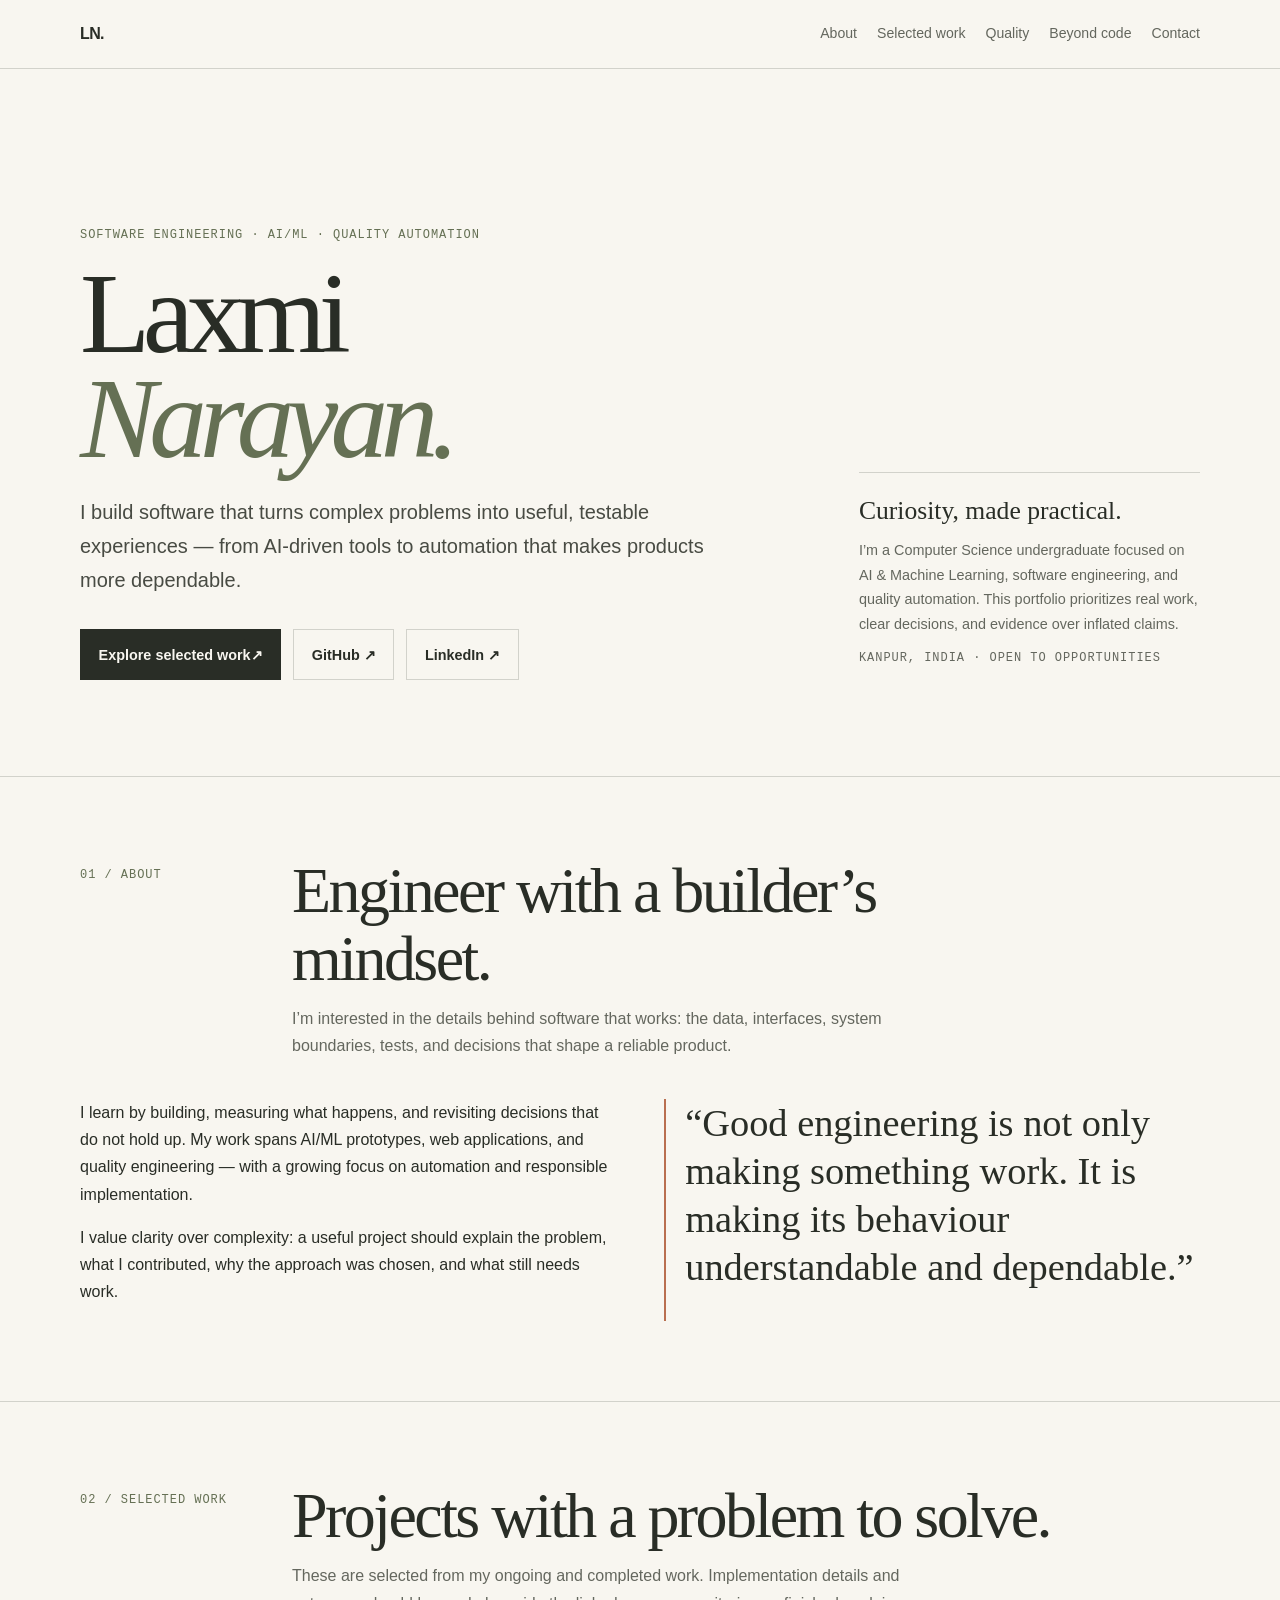
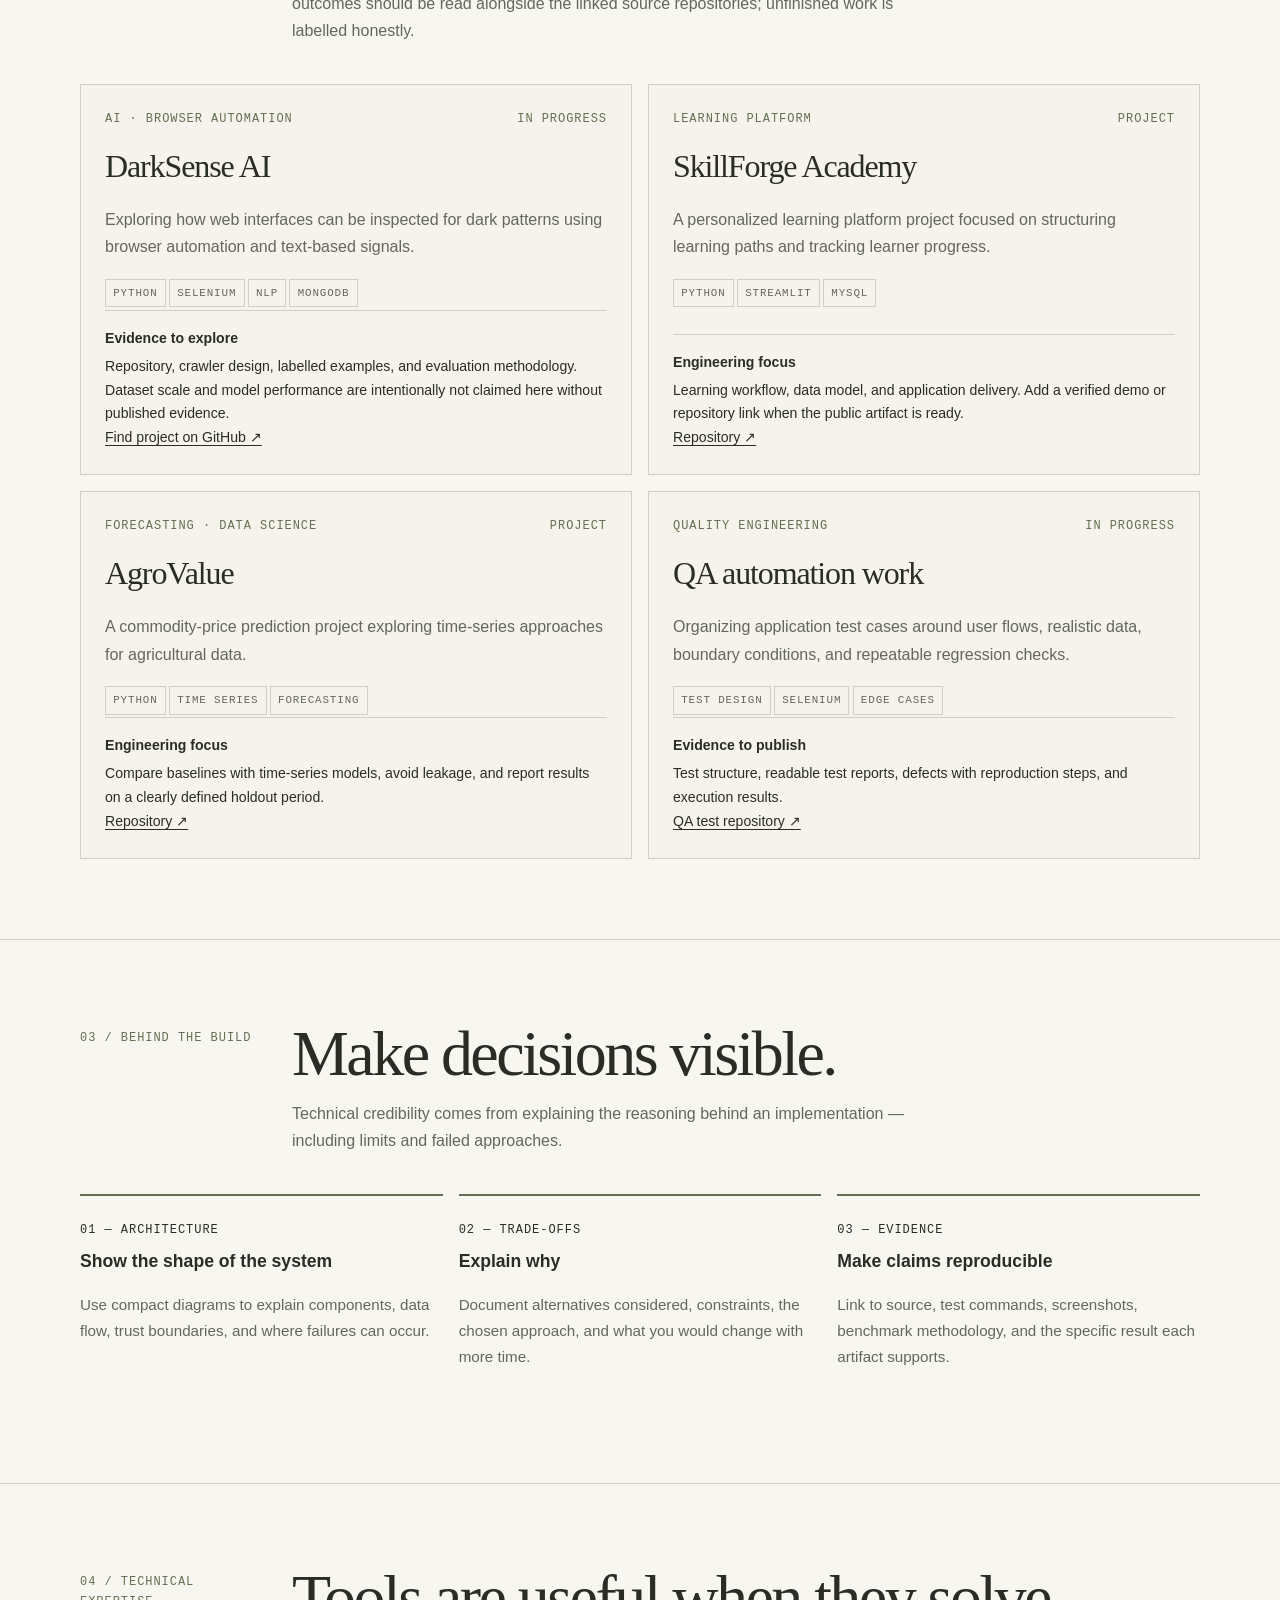
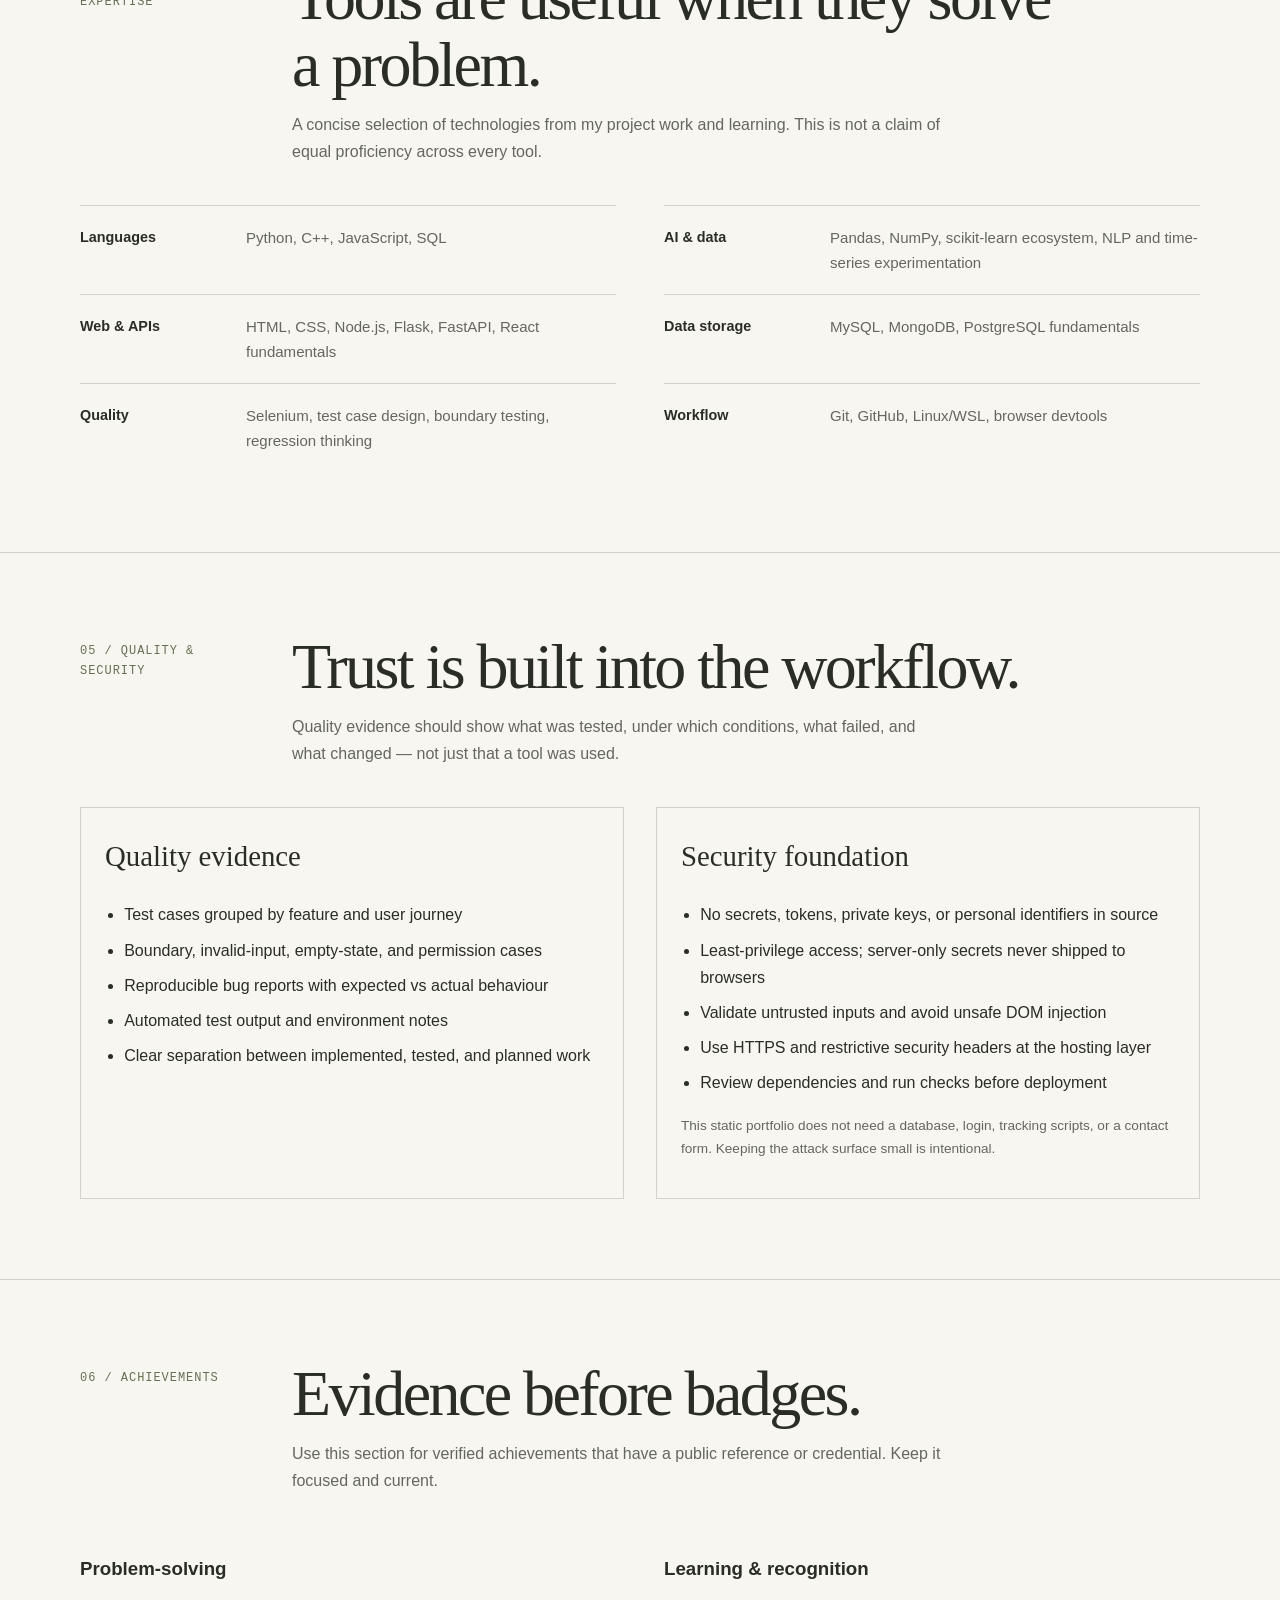
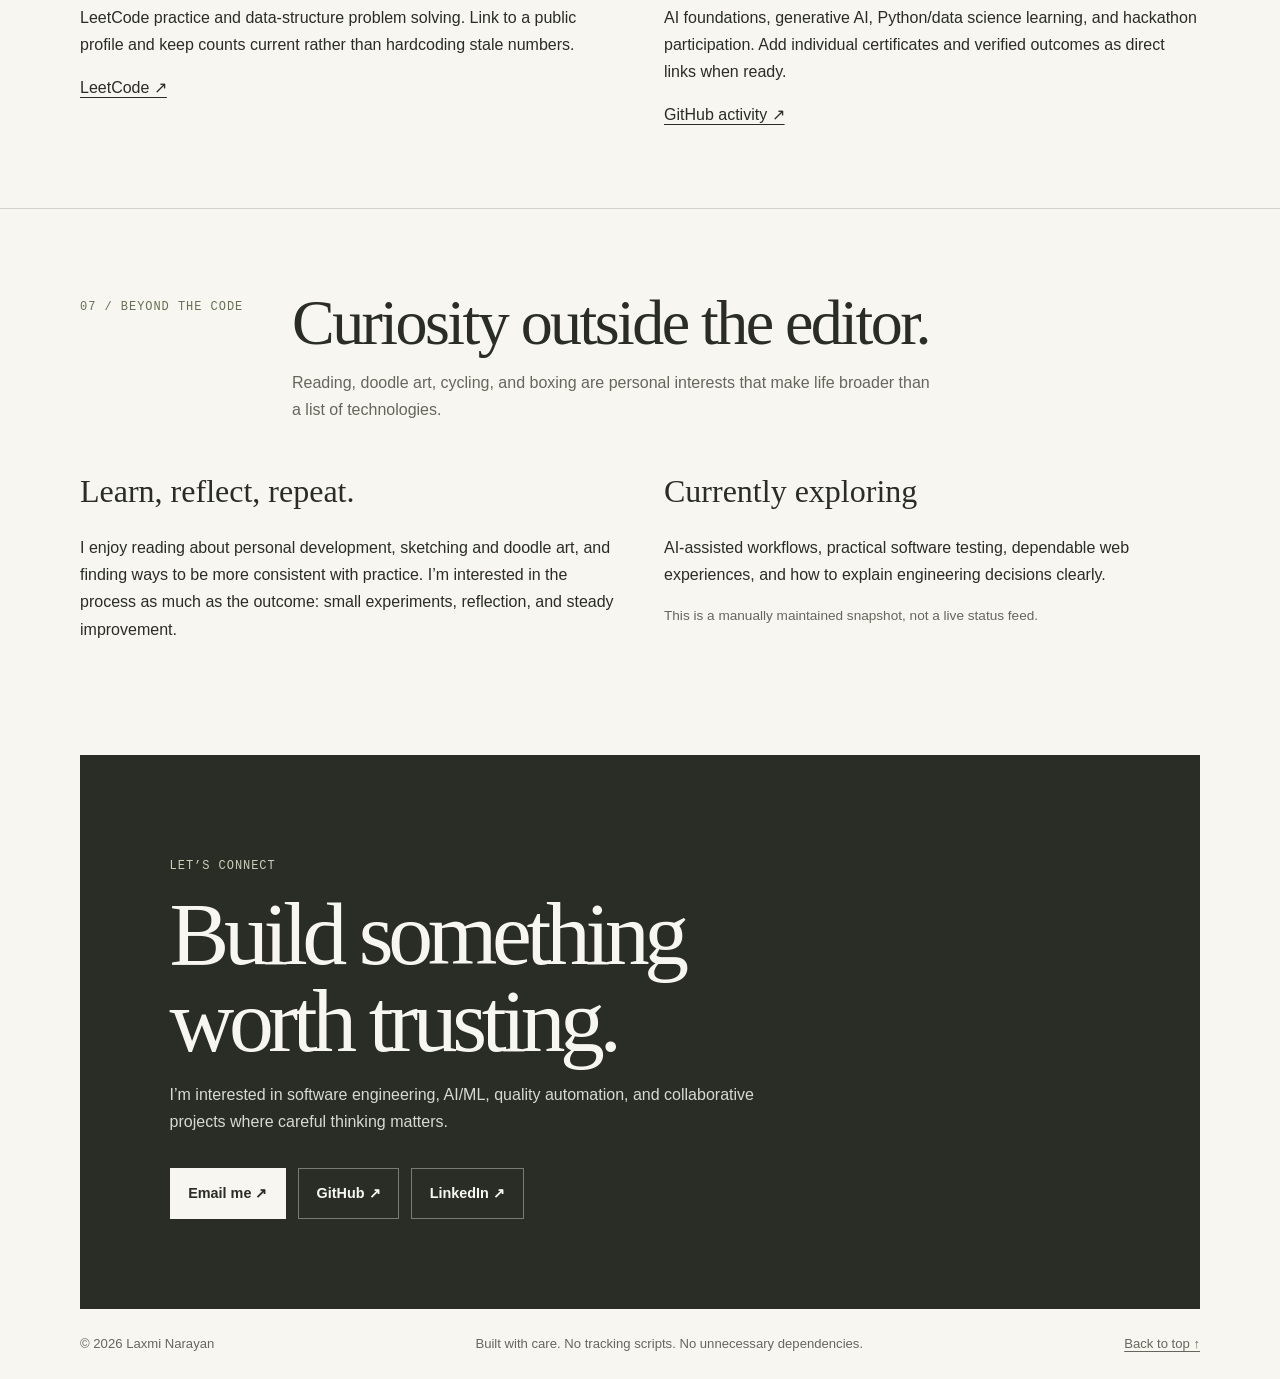
==== index.html @ 32fdc70b "Link portfolio quality section to QA evidence repository" ====
<!doctype html>
<html lang="en">
<head>
<meta charset="utf-8">
<meta name="viewport" content="width=device-width, initial-scale=1">
<meta name="theme-color" content="#f8f6f0">
<meta name="description" content="Laxmi Narayan — computer science undergraduate building thoughtful software, AI/ML systems, and quality automation.">
<meta name="referrer" content="strict-origin-when-cross-origin">
<meta http-equiv="Content-Security-Policy" content="default-src 'self'; script-src 'none'; object-src 'none'; base-uri 'none'; form-action 'self'; img-src 'self' data:; style-src 'self' 'unsafe-inline'; font-src 'self'; connect-src 'self'; upgrade-insecure-requests">
<title>Laxmi Narayan — Software, AI & Quality Engineering</title>
<style>
:root{color-scheme:light;--paper:#f8f6f0;--sand:#eae7d9;--ink:#292d26;--muted:#64675e;--olive:#657054;--clay:#b96f50;--line:rgba(41,45,38,.18);--serif:Georgia,"Times New Roman",serif;--sans:Inter,-apple-system,BlinkMacSystemFont,"Segoe UI",sans-serif;--mono:"SFMono-Regular",Consolas,"Liberation Mono",monospace;--max:1120px}
*{box-sizing:border-box}html{scroll-behavior:smooth;scroll-padding-top:5rem}body{margin:0;background:var(--paper);color:var(--ink);font-family:var(--sans);font-size:16px;line-height:1.7}a{color:inherit;text-underline-offset:.22em}a:hover{color:var(--olive)}a:focus-visible,summary:focus-visible{outline:3px solid var(--clay);outline-offset:4px}.skip{position:absolute;left:-9999px;top:1rem;background:var(--ink);color:white;padding:.7rem 1rem;z-index:10}.skip:focus{left:1rem}.wrap{width:min(var(--max),calc(100% - 3rem));margin-inline:auto}.topbar{position:sticky;top:0;z-index:5;background:rgba(248,246,240,.96);border-bottom:1px solid var(--line);backdrop-filter:blur(8px)}.nav{display:flex;justify-content:space-between;align-items:center;gap:1.5rem;min-height:68px}.wordmark{text-decoration:none;font-weight:700;letter-spacing:-.04em}.navlinks{display:flex;gap:1.25rem;flex-wrap:wrap;font-size:.88rem}.navlinks a{text-decoration:none;color:var(--muted)}.eyebrow,.meta,.tag,.num{font-family:var(--mono);text-transform:uppercase;letter-spacing:.08em;font-size:.75rem}.eyebrow{color:var(--olive)}.hero{padding:clamp(5rem,12vw,9rem) 0 6rem;display:grid;grid-template-columns:minmax(0,1.5fr) minmax(220px,.7fr);gap:3rem;align-items:end}.hero h1{font-family:var(--serif);font-size:clamp(3.6rem,9vw,7.5rem);line-height:.91;letter-spacing:-.065em;font-weight:400;margin:1rem 0 1.5rem;max-width:850px}.hero h1 em{font-weight:400;color:var(--olive)}.lead{font-size:clamp(1.05rem,2vw,1.25rem);max-width:650px;color:#484b43}.actions{display:flex;gap:.75rem;flex-wrap:wrap;margin-top:2rem}.button{display:inline-flex;align-items:center;justify-content:center;border:1px solid var(--ink);padding:.78rem 1.1rem;text-decoration:none;font-weight:600;font-size:.9rem;min-height:44px}.button.primary{background:var(--ink);color:var(--paper)}.button.primary:hover{background:var(--olive);border-color:var(--olive)}.button.secondary{border-color:var(--line)}.hero-note{border-top:1px solid var(--line);padding-top:1rem;color:var(--muted);font-size:.9rem}.hero-note strong{display:block;color:var(--ink);font-family:var(--serif);font-size:1.6rem;font-weight:400;margin-bottom:.35rem}.section{padding:5rem 0;border-top:1px solid var(--line)}.section-head{display:grid;grid-template-columns:180px 1fr;gap:2rem;margin-bottom:2.5rem}.section-head h2{font-family:var(--serif);font-weight:400;letter-spacing:-.04em;font-size:clamp(2.3rem,5vw,4rem);line-height:1.05;margin:0;max-width:760px}.section-head p{margin:.8rem 0 0;max-width:650px;color:var(--muted)}.num{color:var(--olive);padding-top:.5rem}.about-grid{display:grid;grid-template-columns:1fr 1fr;gap:3rem}.about-grid p{margin-top:0}.pullquote{font-family:var(--serif);font-size:clamp(1.7rem,3vw,2.5rem);line-height:1.25;border-left:2px solid var(--clay);padding-left:1.2rem;margin:0}.cards{display:grid;grid-template-columns:repeat(2,minmax(0,1fr));gap:1rem}.project{border:1px solid var(--line);padding:1.5rem;display:flex;flex-direction:column;min-height:290px;background:rgba(234,231,217,.25)}.project-top{display:flex;justify-content:space-between;gap:1rem;align-items:start}.project h3{font-family:var(--serif);font-size:2rem;font-weight:400;letter-spacing:-.035em;margin:.6rem 0}.project p{color:var(--muted);margin:.2rem 0 1rem}.project .proof{margin-top:auto;padding-top:1rem;border-top:1px solid var(--line);font-size:.88rem}.project .proof strong{display:block;color:var(--ink);margin-bottom:.25rem}.tag{display:inline-block;border:1px solid var(--line);padding:.25rem .45rem;margin:.15rem .2rem .15rem 0;color:var(--muted);font-size:.68rem}.status{color:var(--olive);white-space:nowrap}.build-grid{display:grid;grid-template-columns:repeat(3,1fr);gap:1rem}.build-card{border-top:2px solid var(--olive);padding:1.1rem 0}.build-card h3{font-size:1.1rem;margin:.4rem 0}.build-card p{color:var(--muted);font-size:.95rem}.skills{display:grid;grid-template-columns:repeat(2,1fr);gap:0 3rem}.skill-row{display:grid;grid-template-columns:150px 1fr;gap:1rem;padding:1.15rem 0;border-top:1px solid var(--line)}.skill-row h3{font-size:.9rem;margin:0}.skill-row p{margin:0;color:var(--muted);font-size:.94rem}.evidence{display:grid;grid-template-columns:1fr 1fr;gap:2rem}.evidence-block{border:1px solid var(--line);padding:1.5rem}.evidence-block h3{font-family:var(--serif);font-size:1.8rem;font-weight:400;margin:0 0 .7rem}.evidence-block p{color:var(--muted)}.plain-list{padding-left:1.2rem;margin-bottom:0}.plain-list li{padding:.25rem 0}.personal{display:grid;grid-template-columns:1fr 1fr;gap:3rem;align-items:start}.personal h3{font-family:var(--serif);font-size:2rem;font-weight:400;margin:0 0 .5rem}.contact{background:var(--ink);color:var(--paper);padding:clamp(3rem,7vw,6rem);margin-top:1rem}.contact .eyebrow{color:#c9d0b9}.contact h2{font-family:var(--serif);font-weight:400;font-size:clamp(3rem,7vw,6rem);letter-spacing:-.06em;line-height:.98;margin:.8rem 0 1rem}.contact p{color:#d8d9d1;max-width:600px}.contact a{color:var(--paper)}.contact .button{border-color:#777b70}.contact .button.primary{background:var(--paper);color:var(--ink);border-color:var(--paper)}footer{padding:1.5rem 0;display:flex;justify-content:space-between;gap:1rem;color:var(--muted);font-size:.82rem}.small{font-size:.85rem;color:var(--muted)}.rule{border:0;border-top:1px solid var(--line);margin:1.5rem 0}
@media(max-width:760px){.wrap{width:min(100% - 2rem,var(--max))}.nav{align-items:flex-start;padding:.85rem 0;flex-direction:column;gap:.4rem}.navlinks{gap:.85rem}.hero{grid-template-columns:1fr;gap:2rem;padding:5rem 0 4rem}.hero-note{max-width:500px}.section{padding:3.5rem 0}.section-head{grid-template-columns:1fr;gap:.5rem}.about-grid,.cards,.evidence,.personal{grid-template-columns:1fr;gap:1.25rem}.build-grid{grid-template-columns:1fr}.skills{grid-template-columns:1fr}.skill-row{grid-template-columns:120px 1fr}.project{min-height:0}footer{flex-direction:column}}@media(prefers-reduced-motion:reduce){html{scroll-behavior:auto}*,*::before,*::after{animation-duration:.01ms!important;animation-iteration-count:1!important;transition-duration:.01ms!important}}
</style>
</head>
<body>
<a class="skip" href="#main">Skip to content</a>
<header class="topbar"><div class="wrap nav"><a class="wordmark" href="#top" aria-label="Laxmi Narayan home">LN<span aria-hidden="true">.</span></a><nav class="navlinks" aria-label="Main navigation"><a href="#about">About</a><a href="#work">Selected work</a><a href="#quality">Quality</a><a href="#notes">Beyond code</a><a href="#contact">Contact</a></nav></div></header>
<main id="main">
<section class="wrap hero" id="top"><div><p class="eyebrow">Software engineering · AI/ML · Quality automation</p><h1>Laxmi<br><em>Narayan.</em></h1><p class="lead">I build software that turns complex problems into useful, testable experiences — from AI-driven tools to automation that makes products more dependable.</p><div class="actions"><a class="button primary" href="#work">Explore selected work <span aria-hidden="true">↗</span></a><a class="button secondary" href="https://github.com/laxmi-narayan-87" target="_blank" rel="noopener noreferrer">GitHub ↗</a><a class="button secondary" href="https://www.linkedin.com/in/laxmi-narayan-944205289" target="_blank" rel="noopener noreferrer">LinkedIn ↗</a></div></div><aside class="hero-note"><strong>Curiosity, made practical.</strong>I’m a Computer Science undergraduate focused on AI & Machine Learning, software engineering, and quality automation. This portfolio prioritizes real work, clear decisions, and evidence over inflated claims.<p class="meta">Kanpur, India · Open to opportunities</p></aside></section>
<section class="section" id="about"><div class="wrap"><div class="section-head"><div class="num">01 / About</div><div><h2>Engineer with a builder’s mindset.</h2><p>I’m interested in the details behind software that works: the data, interfaces, system boundaries, tests, and decisions that shape a reliable product.</p></div></div><div class="about-grid"><div><p>I learn by building, measuring what happens, and revisiting decisions that do not hold up. My work spans AI/ML prototypes, web applications, and quality engineering — with a growing focus on automation and responsible implementation.</p><p>I value clarity over complexity: a useful project should explain the problem, what I contributed, why the approach was chosen, and what still needs work.</p></div><blockquote class="pullquote">“Good engineering is not only making something work. It is making its behaviour understandable and dependable.”</blockquote></div></div></section>
<section class="section" id="work"><div class="wrap"><div class="section-head"><div class="num">02 / Selected work</div><div><h2>Projects with a problem to solve.</h2><p>These are selected from my ongoing and completed work. Implementation details and outcomes should be read alongside the linked source repositories; unfinished work is labelled honestly.</p></div></div><div class="cards">
<article class="project"><div class="project-top"><span class="eyebrow">AI · Browser automation</span><span class="meta status">In progress</span></div><h3>DarkSense AI</h3><p>Exploring how web interfaces can be inspected for dark patterns using browser automation and text-based signals.</p><div><span class="tag">Python</span><span class="tag">Selenium</span><span class="tag">NLP</span><span class="tag">MongoDB</span></div><div class="proof"><strong>Evidence to explore</strong>Repository, crawler design, labelled examples, and evaluation methodology. Dataset scale and model performance are intentionally not claimed here without published evidence.<br><a href="https://github.com/laxmi-narayan-87" target="_blank" rel="noopener noreferrer">Find project on GitHub ↗</a></div></article>
<article class="project"><div class="project-top"><span class="eyebrow">Learning platform</span><span class="meta status">Project</span></div><h3>SkillForge Academy</h3><p>A personalized learning platform project focused on structuring learning paths and tracking learner progress.</p><div><span class="tag">Python</span><span class="tag">Streamlit</span><span class="tag">MySQL</span></div><div class="proof"><strong>Engineering focus</strong>Learning workflow, data model, and application delivery. Add a verified demo or repository link when the public artifact is ready.<br><a href="https://github.com/laxmi-narayan-87/skillforge-academy-" target="_blank" rel="noopener noreferrer">Repository ↗</a></div></article>
<article class="project"><div class="project-top"><span class="eyebrow">Forecasting · Data science</span><span class="meta status">Project</span></div><h3>AgroValue</h3><p>A commodity-price prediction project exploring time-series approaches for agricultural data.</p><div><span class="tag">Python</span><span class="tag">Time series</span><span class="tag">Forecasting</span></div><div class="proof"><strong>Engineering focus</strong>Compare baselines with time-series models, avoid leakage, and report results on a clearly defined holdout period.<br><a href="https://github.com/laxmi-narayan-87/AgroValue" target="_blank" rel="noopener noreferrer">Repository ↗</a></div></article>
<article class="project"><div class="project-top"><span class="eyebrow">Quality engineering</span><span class="meta status">In progress</span></div><h3>QA automation work</h3><p>Organizing application test cases around user flows, realistic data, boundary conditions, and repeatable regression checks.</p><div><span class="tag">Test design</span><span class="tag">Selenium</span><span class="tag">Edge cases</span></div><div class="proof"><strong>Evidence to publish</strong>Test structure, readable test reports, defects with reproduction steps, and execution results.<br><a href="https://github.com/laxmi-narayan-87/ablespace-qa-testing" target="_blank" rel="noopener noreferrer">QA test repository ↗</a></div></article>
</div></div></section>
<section class="section" id="build"><div class="wrap"><div class="section-head"><div class="num">03 / Behind the build</div><div><h2>Make decisions visible.</h2><p>Technical credibility comes from explaining the reasoning behind an implementation — including limits and failed approaches.</p></div></div><div class="build-grid"><article class="build-card"><span class="meta">01 — Architecture</span><h3>Show the shape of the system</h3><p>Use compact diagrams to explain components, data flow, trust boundaries, and where failures can occur.</p></article><article class="build-card"><span class="meta">02 — Trade-offs</span><h3>Explain why</h3><p>Document alternatives considered, constraints, the chosen approach, and what you would change with more time.</p></article><article class="build-card"><span class="meta">03 — Evidence</span><h3>Make claims reproducible</h3><p>Link to source, test commands, screenshots, benchmark methodology, and the specific result each artifact supports.</p></article></div></div></section>
<section class="section" id="skills"><div class="wrap"><div class="section-head"><div class="num">04 / Technical expertise</div><div><h2>Tools are useful when they solve a problem.</h2><p>A concise selection of technologies from my project work and learning. This is not a claim of equal proficiency across every tool.</p></div></div><div class="skills"><div class="skill-row"><h3>Languages</h3><p>Python, C++, JavaScript, SQL</p></div><div class="skill-row"><h3>AI & data</h3><p>Pandas, NumPy, scikit-learn ecosystem, NLP and time-series experimentation</p></div><div class="skill-row"><h3>Web & APIs</h3><p>HTML, CSS, Node.js, Flask, FastAPI, React fundamentals</p></div><div class="skill-row"><h3>Data storage</h3><p>MySQL, MongoDB, PostgreSQL fundamentals</p></div><div class="skill-row"><h3>Quality</h3><p>Selenium, test case design, boundary testing, regression thinking</p></div><div class="skill-row"><h3>Workflow</h3><p>Git, GitHub, Linux/WSL, browser devtools</p></div></div></div></section>
<section class="section" id="quality"><div class="wrap"><div class="section-head"><div class="num">05 / Quality & security</div><div><h2>Trust is built into the workflow.</h2><p>Quality evidence should show what was tested, under which conditions, what failed, and what changed — not just that a tool was used.</p></div></div><div class="evidence"><article class="evidence-block"><h3>Quality evidence</h3><ul class="plain-list"><li>Test cases grouped by feature and user journey</li><li>Boundary, invalid-input, empty-state, and permission cases</li><li>Reproducible bug reports with expected vs actual behaviour</li><li>Automated test output and environment notes</li><li>Clear separation between implemented, tested, and planned work</li></ul></article><article class="evidence-block"><h3>Security foundation</h3><ul class="plain-list"><li>No secrets, tokens, private keys, or personal identifiers in source</li><li>Least-privilege access; server-only secrets never shipped to browsers</li><li>Validate untrusted inputs and avoid unsafe DOM injection</li><li>Use HTTPS and restrictive security headers at the hosting layer</li><li>Review dependencies and run checks before deployment</li></ul><p class="small">This static portfolio does not need a database, login, tracking scripts, or a contact form. Keeping the attack surface small is intentional.</p></article></div></div></section>
<section class="section" id="achievements"><div class="wrap"><div class="section-head"><div class="num">06 / Achievements</div><div><h2>Evidence before badges.</h2><p>Use this section for verified achievements that have a public reference or credential. Keep it focused and current.</p></div></div><div class="about-grid"><div><h3>Problem-solving</h3><p>LeetCode practice and data-structure problem solving. Link to a public profile and keep counts current rather than hardcoding stale numbers.</p><a href="https://leetcode.com/" target="_blank" rel="noopener noreferrer">LeetCode ↗</a></div><div><h3>Learning & recognition</h3><p>AI foundations, generative AI, Python/data science learning, and hackathon participation. Add individual certificates and verified outcomes as direct links when ready.</p><a href="https://github.com/laxmi-narayan-87" target="_blank" rel="noopener noreferrer">GitHub activity ↗</a></div></div></div></section>
<section class="section" id="notes"><div class="wrap"><div class="section-head"><div class="num">07 / Beyond the code</div><div><h2>Curiosity outside the editor.</h2><p>Reading, doodle art, cycling, and boxing are personal interests that make life broader than a list of technologies.</p></div></div><div class="personal"><div><h3>Learn, reflect, repeat.</h3><p>I enjoy reading about personal development, sketching and doodle art, and finding ways to be more consistent with practice. I’m interested in the process as much as the outcome: small experiments, reflection, and steady improvement.</p></div><div><h3>Currently exploring</h3><p>AI-assisted workflows, practical software testing, dependable web experiences, and how to explain engineering decisions clearly.</p><p class="small">This is a manually maintained snapshot, not a live status feed.</p></div></div></div></section>
<section class="wrap contact" id="contact"><p class="eyebrow">Let’s connect</p><h2>Build something<br>worth trusting.</h2><p>I’m interested in software engineering, AI/ML, quality automation, and collaborative projects where careful thinking matters.</p><div class="actions"><a class="button primary" href="mailto:laxminarayan955459@gmail.com">Email me ↗</a><a class="button" href="https://github.com/laxmi-narayan-87" target="_blank" rel="noopener noreferrer">GitHub ↗</a><a class="button" href="https://www.linkedin.com/in/laxmi-narayan-944205289" target="_blank" rel="noopener noreferrer">LinkedIn ↗</a></div></section>
</main>
<footer class="wrap"><span>© <span>2026</span> Laxmi Narayan</span><span>Built with care. No tracking scripts. No unnecessary dependencies.</span><a href="#top">Back to top ↑</a></footer>
</body>
</html>
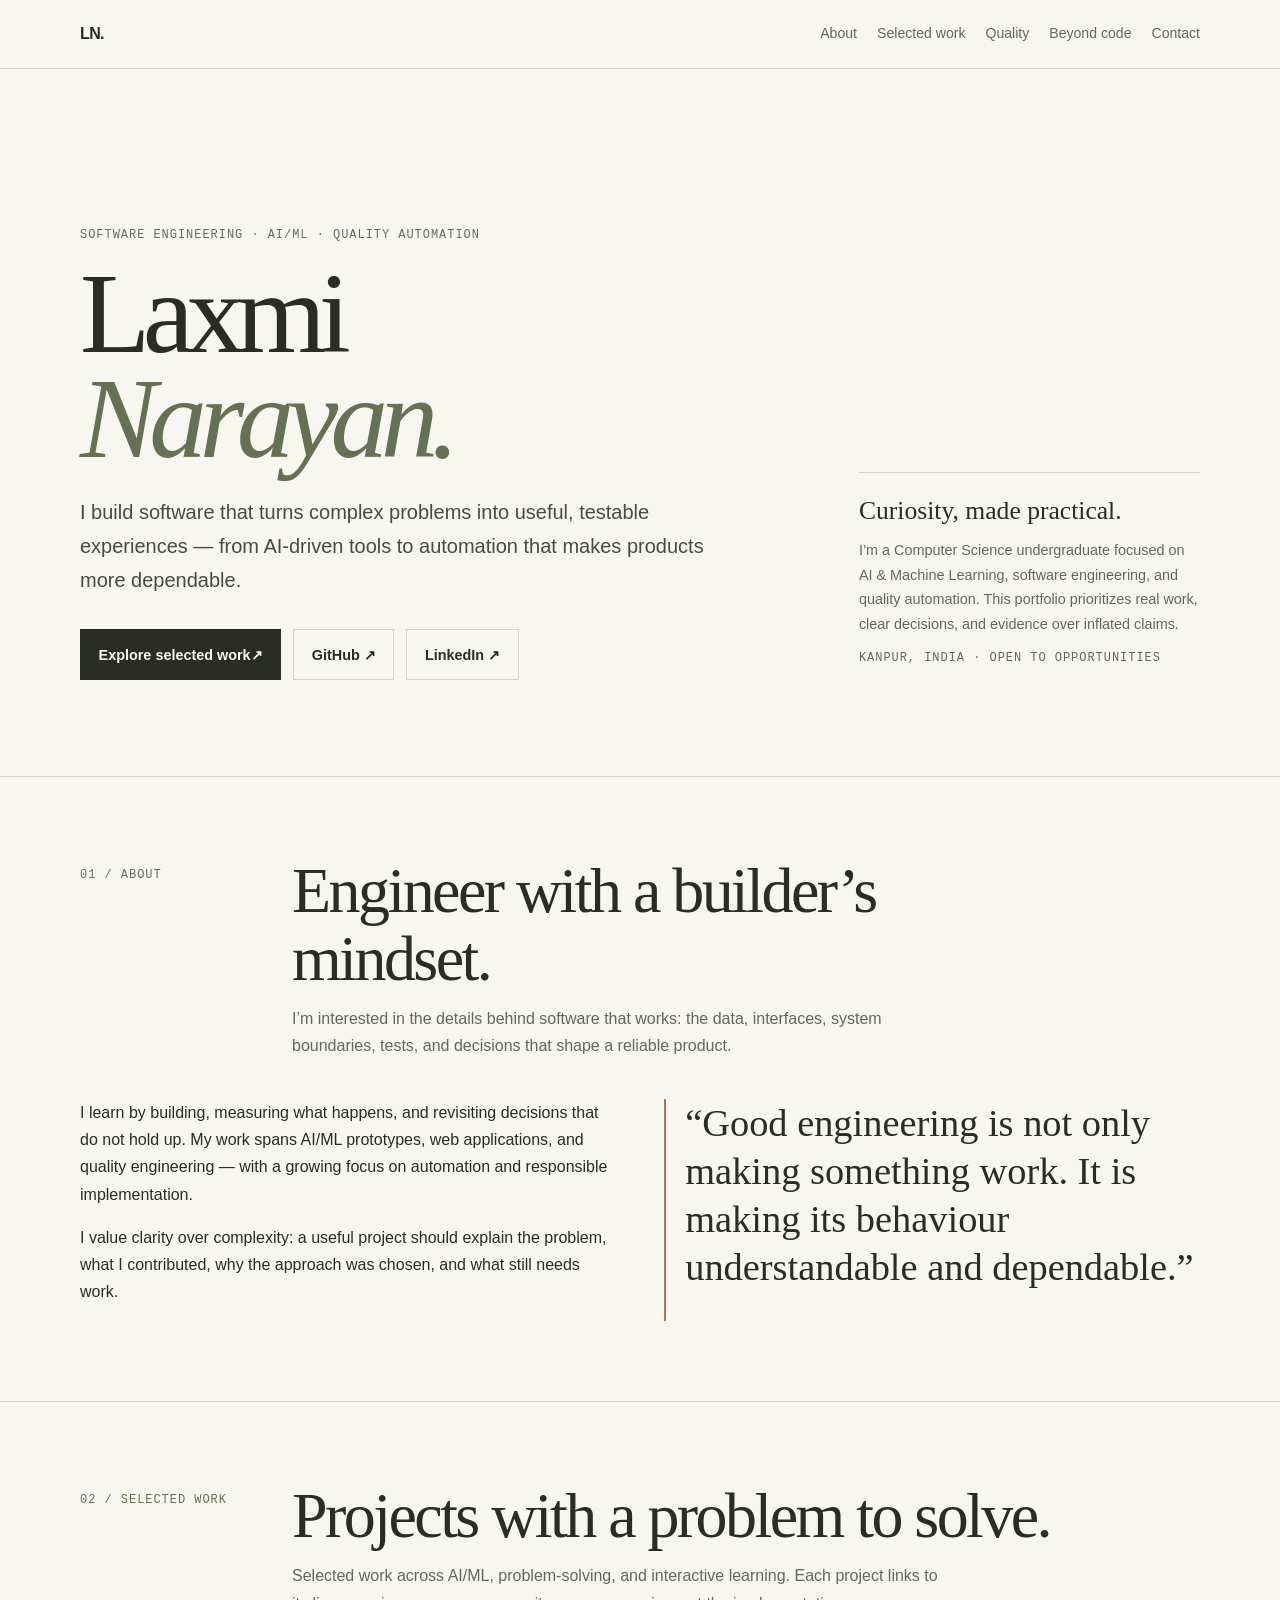
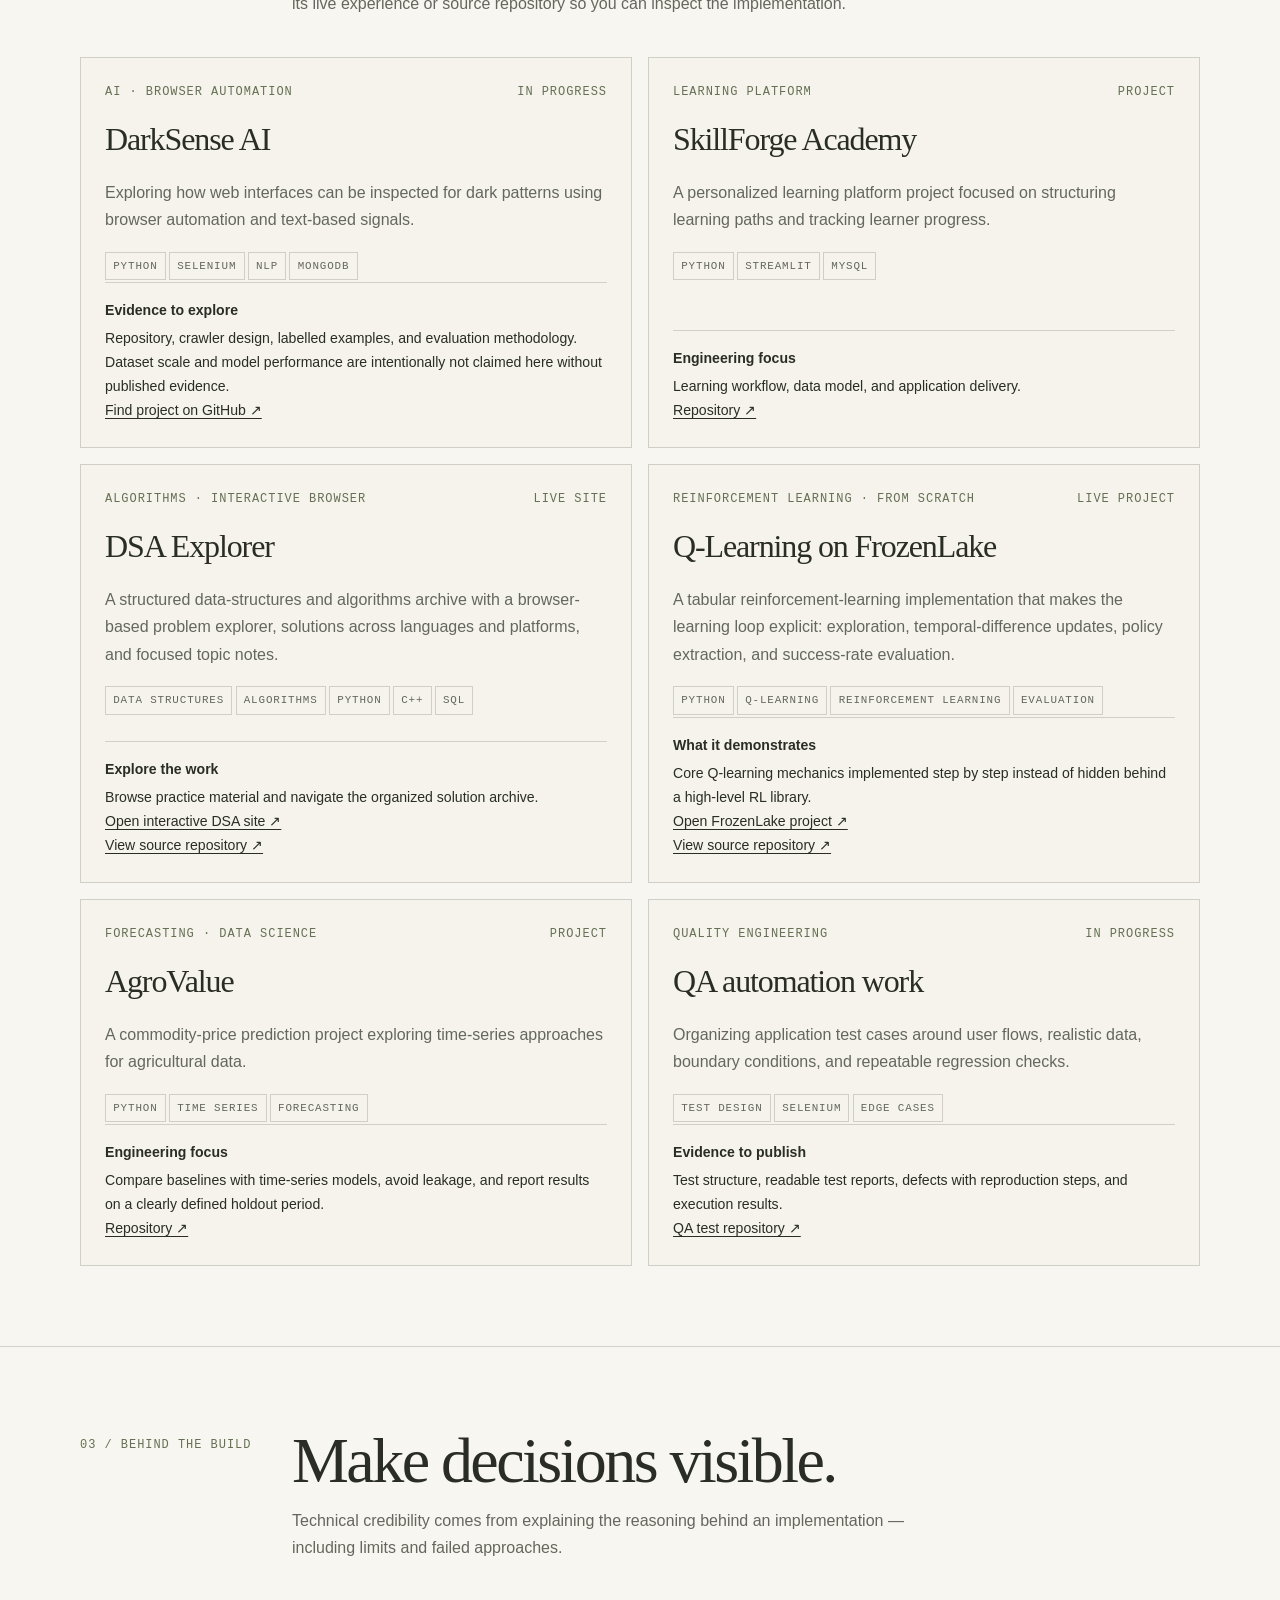
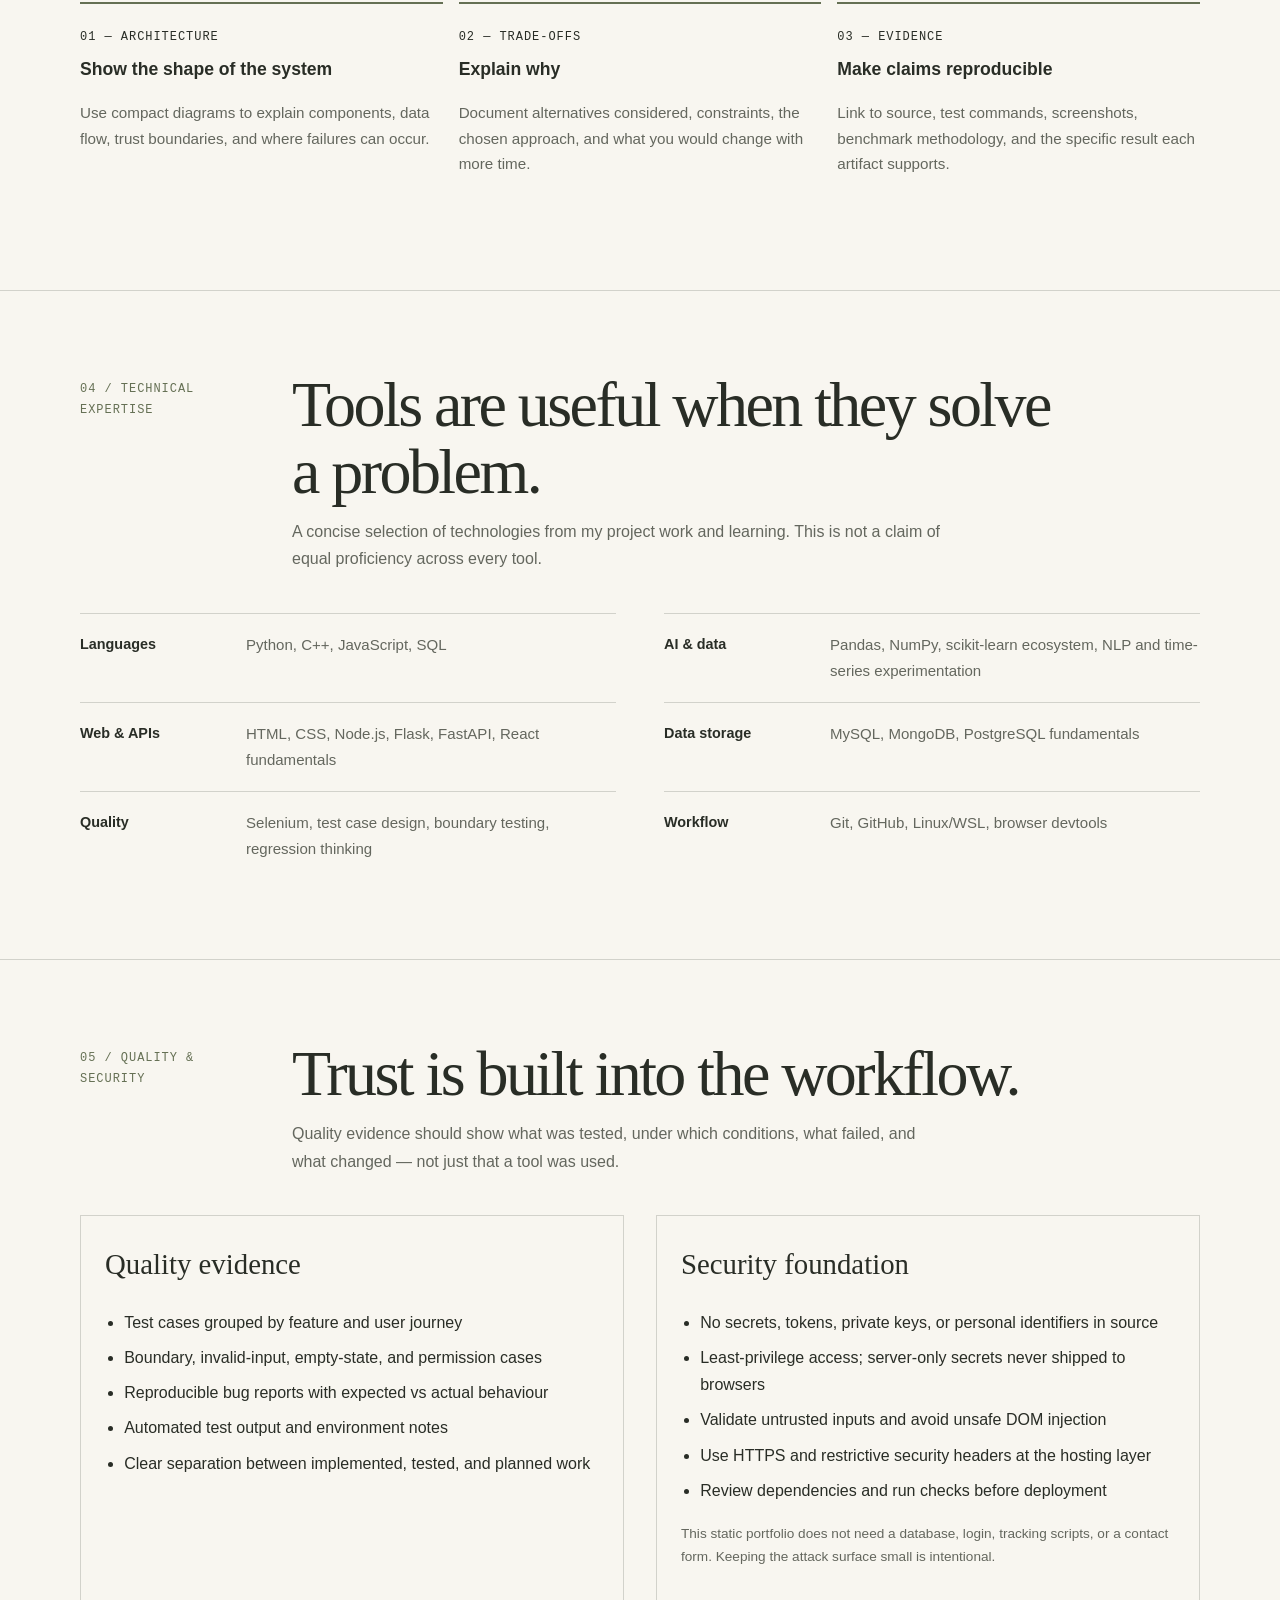
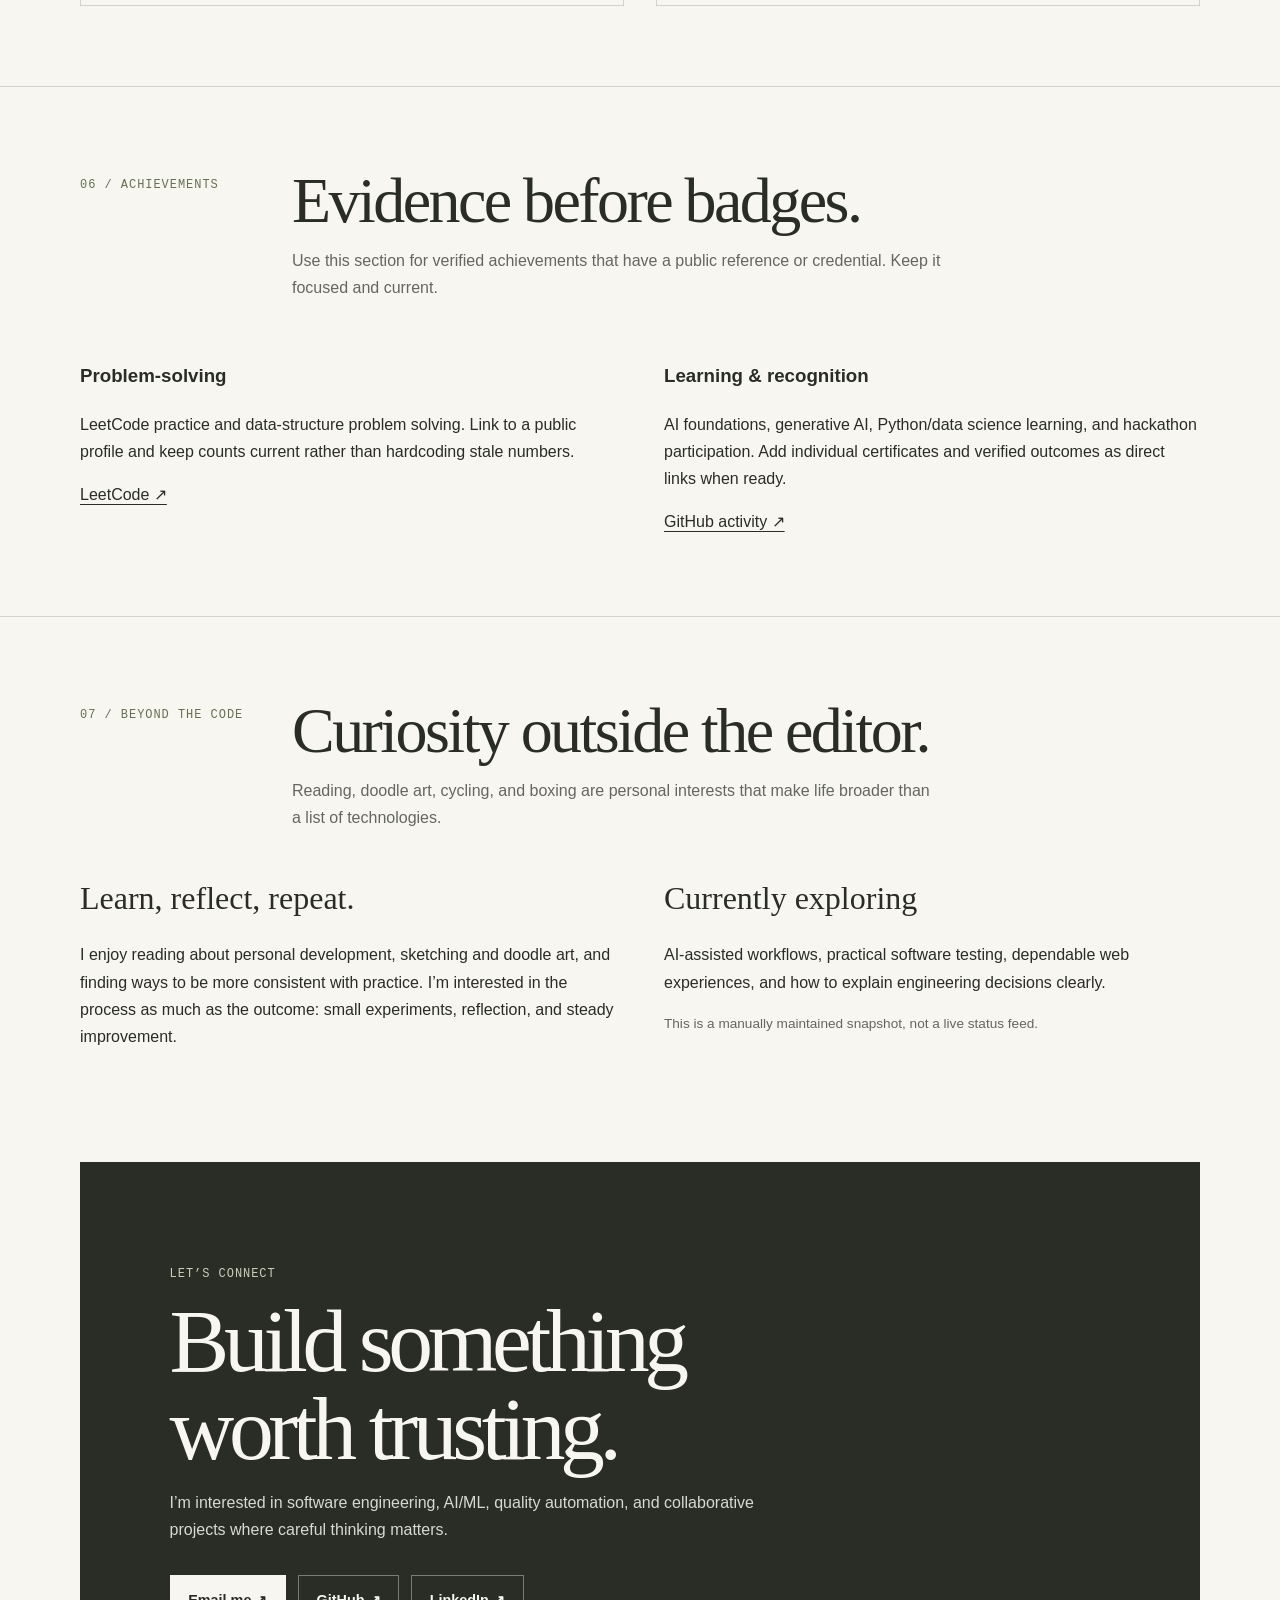
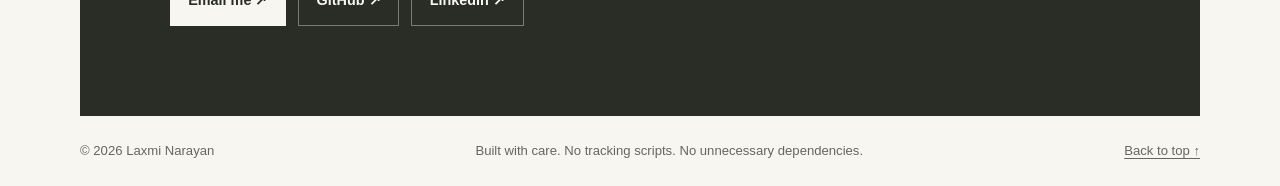
==== commit 01221901: "Add DSA browser and FrozenLake Q-learning projects to portfolio" ====
--- a/index.html
+++ b/index.html
@@ -20,9 +20,11 @@
 <main id="main">
 <section class="wrap hero" id="top"><div><p class="eyebrow">Software engineering · AI/ML · Quality automation</p><h1>Laxmi<br><em>Narayan.</em></h1><p class="lead">I build software that turns complex problems into useful, testable experiences — from AI-driven tools to automation that makes products more dependable.</p><div class="actions"><a class="button primary" href="#work">Explore selected work <span aria-hidden="true">↗</span></a><a class="button secondary" href="https://github.com/laxmi-narayan-87" target="_blank" rel="noopener noreferrer">GitHub ↗</a><a class="button secondary" href="https://www.linkedin.com/in/laxmi-narayan-944205289" target="_blank" rel="noopener noreferrer">LinkedIn ↗</a></div></div><aside class="hero-note"><strong>Curiosity, made practical.</strong>I’m a Computer Science undergraduate focused on AI & Machine Learning, software engineering, and quality automation. This portfolio prioritizes real work, clear decisions, and evidence over inflated claims.<p class="meta">Kanpur, India · Open to opportunities</p></aside></section>
 <section class="section" id="about"><div class="wrap"><div class="section-head"><div class="num">01 / About</div><div><h2>Engineer with a builder’s mindset.</h2><p>I’m interested in the details behind software that works: the data, interfaces, system boundaries, tests, and decisions that shape a reliable product.</p></div></div><div class="about-grid"><div><p>I learn by building, measuring what happens, and revisiting decisions that do not hold up. My work spans AI/ML prototypes, web applications, and quality engineering — with a growing focus on automation and responsible implementation.</p><p>I value clarity over complexity: a useful project should explain the problem, what I contributed, why the approach was chosen, and what still needs work.</p></div><blockquote class="pullquote">“Good engineering is not only making something work. It is making its behaviour understandable and dependable.”</blockquote></div></div></section>
-<section class="section" id="work"><div class="wrap"><div class="section-head"><div class="num">02 / Selected work</div><div><h2>Projects with a problem to solve.</h2><p>These are selected from my ongoing and completed work. Implementation details and outcomes should be read alongside the linked source repositories; unfinished work is labelled honestly.</p></div></div><div class="cards">
+<section class="section" id="work"><div class="wrap"><div class="section-head"><div class="num">02 / Selected work</div><div><h2>Projects with a problem to solve.</h2><p>Selected work across AI/ML, problem-solving, and interactive learning. Each project links to its live experience or source repository so you can inspect the implementation.</p></div></div><div class="cards">
 <article class="project"><div class="project-top"><span class="eyebrow">AI · Browser automation</span><span class="meta status">In progress</span></div><h3>DarkSense AI</h3><p>Exploring how web interfaces can be inspected for dark patterns using browser automation and text-based signals.</p><div><span class="tag">Python</span><span class="tag">Selenium</span><span class="tag">NLP</span><span class="tag">MongoDB</span></div><div class="proof"><strong>Evidence to explore</strong>Repository, crawler design, labelled examples, and evaluation methodology. Dataset scale and model performance are intentionally not claimed here without published evidence.<br><a href="https://github.com/laxmi-narayan-87" target="_blank" rel="noopener noreferrer">Find project on GitHub ↗</a></div></article>
-<article class="project"><div class="project-top"><span class="eyebrow">Learning platform</span><span class="meta status">Project</span></div><h3>SkillForge Academy</h3><p>A personalized learning platform project focused on structuring learning paths and tracking learner progress.</p><div><span class="tag">Python</span><span class="tag">Streamlit</span><span class="tag">MySQL</span></div><div class="proof"><strong>Engineering focus</strong>Learning workflow, data model, and application delivery. Add a verified demo or repository link when the public artifact is ready.<br><a href="https://github.com/laxmi-narayan-87/skillforge-academy-" target="_blank" rel="noopener noreferrer">Repository ↗</a></div></article>
+<article class="project"><div class="project-top"><span class="eyebrow">Learning platform</span><span class="meta status">Project</span></div><h3>SkillForge Academy</h3><p>A personalized learning platform project focused on structuring learning paths and tracking learner progress.</p><div><span class="tag">Python</span><span class="tag">Streamlit</span><span class="tag">MySQL</span></div><div class="proof"><strong>Engineering focus</strong>Learning workflow, data model, and application delivery.<br><a href="https://github.com/laxmi-narayan-87/skillforge-academy-" target="_blank" rel="noopener noreferrer">Repository ↗</a></div></article>
+<article class="project"><div class="project-top"><span class="eyebrow">Algorithms · Interactive browser</span><span class="meta status">Live site</span></div><h3>DSA Explorer</h3><p>A structured data-structures and algorithms archive with a browser-based problem explorer, solutions across languages and platforms, and focused topic notes.</p><div><span class="tag">Data structures</span><span class="tag">Algorithms</span><span class="tag">Python</span><span class="tag">C++</span><span class="tag">SQL</span></div><div class="proof"><strong>Explore the work</strong>Browse practice material and navigate the organized solution archive.<br><a href="https://laxmi-narayan-87.github.io/DSA/" target="_blank" rel="noopener noreferrer">Open interactive DSA site ↗</a><br><a href="https://github.com/laxmi-narayan-87/DSA" target="_blank" rel="noopener noreferrer">View source repository ↗</a></div></article>
+<article class="project"><div class="project-top"><span class="eyebrow">Reinforcement learning · From scratch</span><span class="meta status">Live project</span></div><h3>Q-Learning on FrozenLake</h3><p>A tabular reinforcement-learning implementation that makes the learning loop explicit: exploration, temporal-difference updates, policy extraction, and success-rate evaluation.</p><div><span class="tag">Python</span><span class="tag">Q-learning</span><span class="tag">Reinforcement learning</span><span class="tag">Evaluation</span></div><div class="proof"><strong>What it demonstrates</strong>Core Q-learning mechanics implemented step by step instead of hidden behind a high-level RL library.<br><a href="https://laxmi-narayan-87.github.io/q-learning-on-frozenlake-from-scratch/" target="_blank" rel="noopener noreferrer">Open FrozenLake project ↗</a><br><a href="https://github.com/laxmi-narayan-87/q-learning-on-frozenlake-from-scratch" target="_blank" rel="noopener noreferrer">View source repository ↗</a></div></article>
 <article class="project"><div class="project-top"><span class="eyebrow">Forecasting · Data science</span><span class="meta status">Project</span></div><h3>AgroValue</h3><p>A commodity-price prediction project exploring time-series approaches for agricultural data.</p><div><span class="tag">Python</span><span class="tag">Time series</span><span class="tag">Forecasting</span></div><div class="proof"><strong>Engineering focus</strong>Compare baselines with time-series models, avoid leakage, and report results on a clearly defined holdout period.<br><a href="https://github.com/laxmi-narayan-87/AgroValue" target="_blank" rel="noopener noreferrer">Repository ↗</a></div></article>
 <article class="project"><div class="project-top"><span class="eyebrow">Quality engineering</span><span class="meta status">In progress</span></div><h3>QA automation work</h3><p>Organizing application test cases around user flows, realistic data, boundary conditions, and repeatable regression checks.</p><div><span class="tag">Test design</span><span class="tag">Selenium</span><span class="tag">Edge cases</span></div><div class="proof"><strong>Evidence to publish</strong>Test structure, readable test reports, defects with reproduction steps, and execution results.<br><a href="https://github.com/laxmi-narayan-87/ablespace-qa-testing" target="_blank" rel="noopener noreferrer">QA test repository ↗</a></div></article>
 </div></div></section>
@@ -35,4 +37,4 @@
 </main>
 <footer class="wrap"><span>© <span>2026</span> Laxmi Narayan</span><span>Built with care. No tracking scripts. No unnecessary dependencies.</span><a href="#top">Back to top ↑</a></footer>
 </body>
-</html>
+</html>
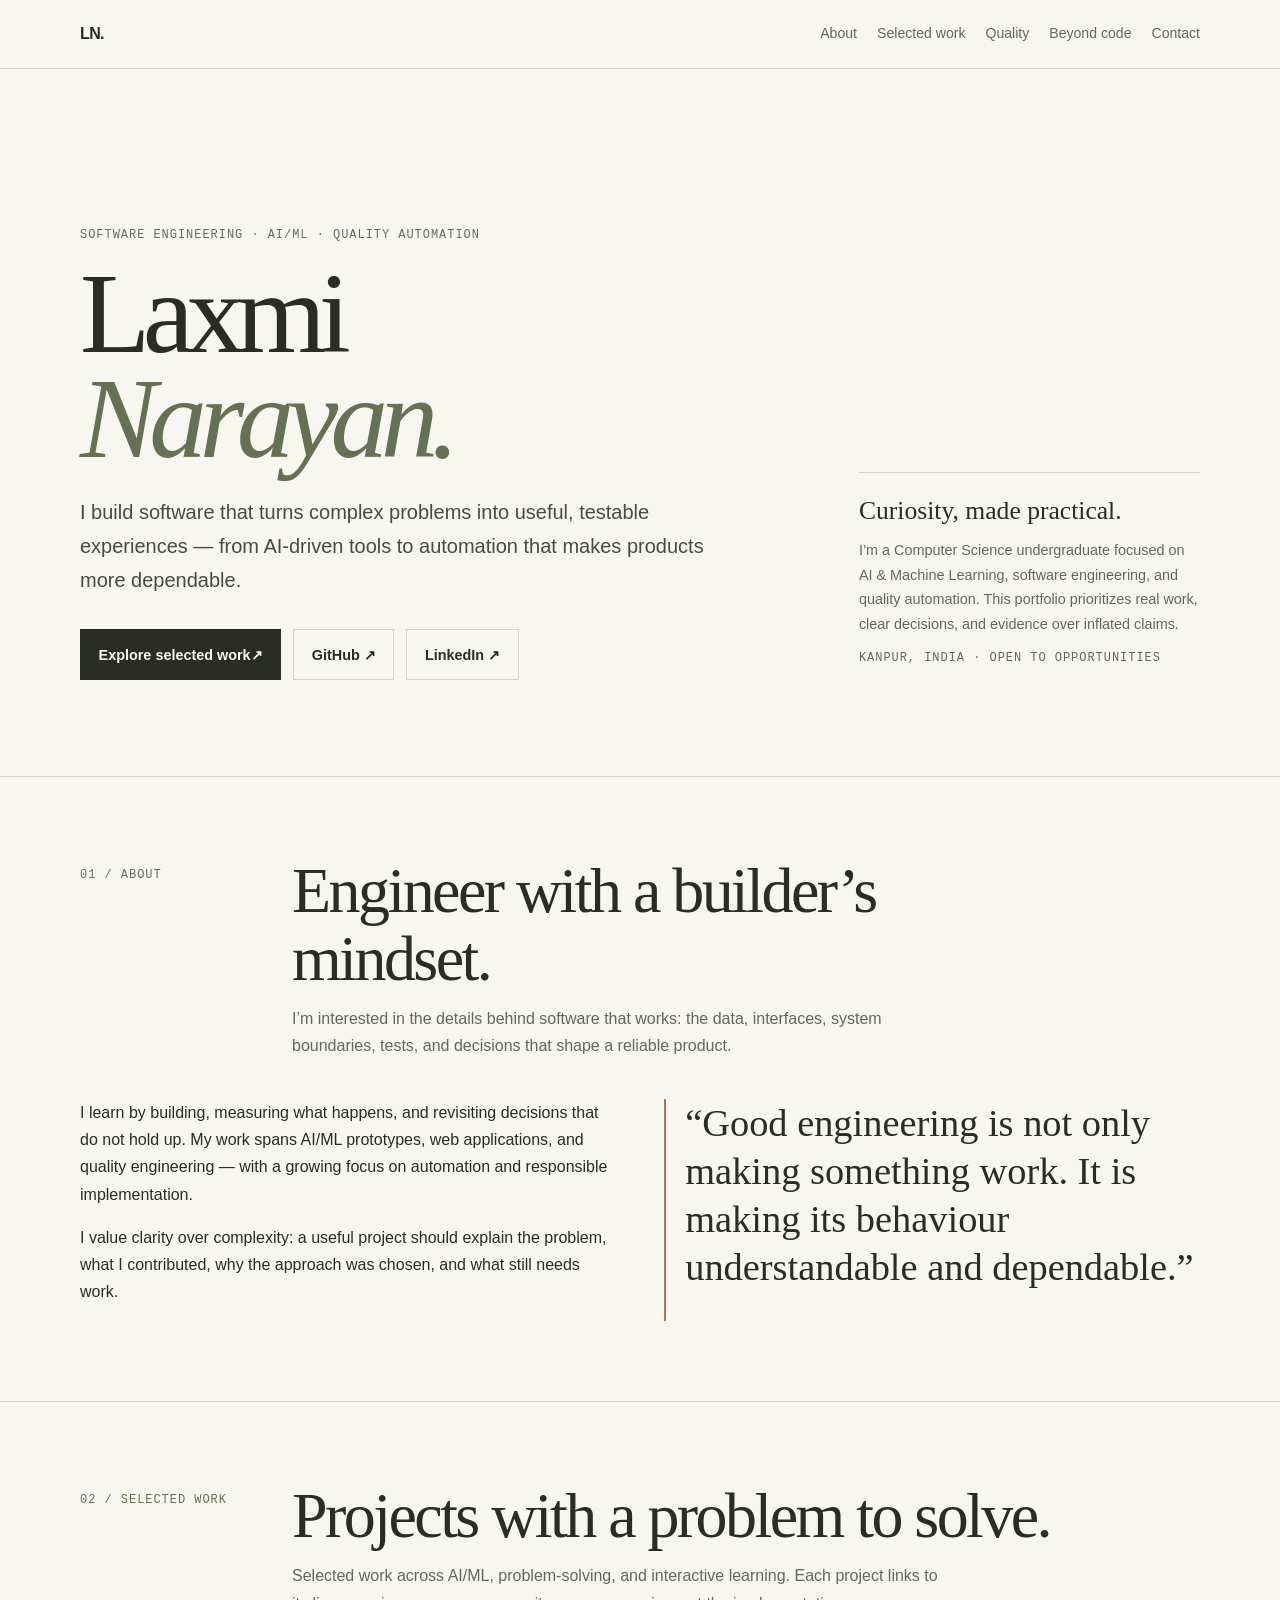
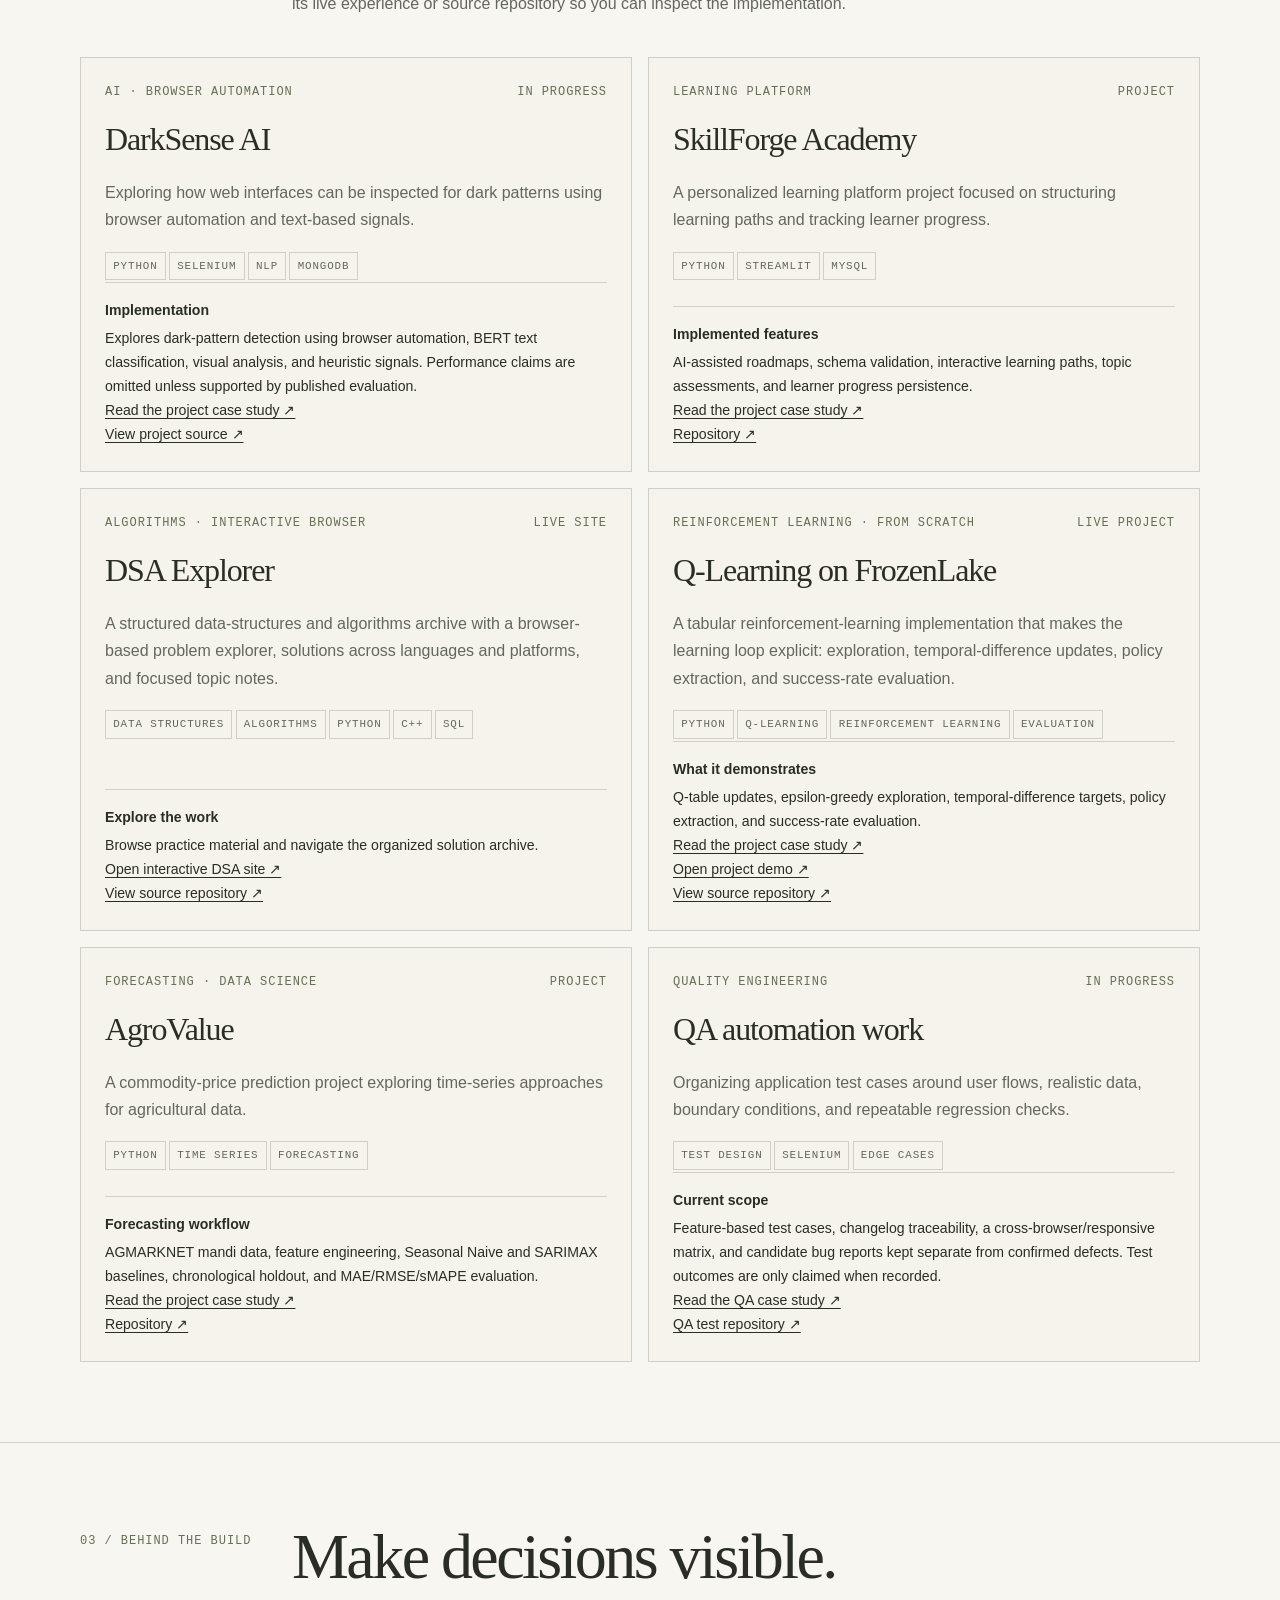
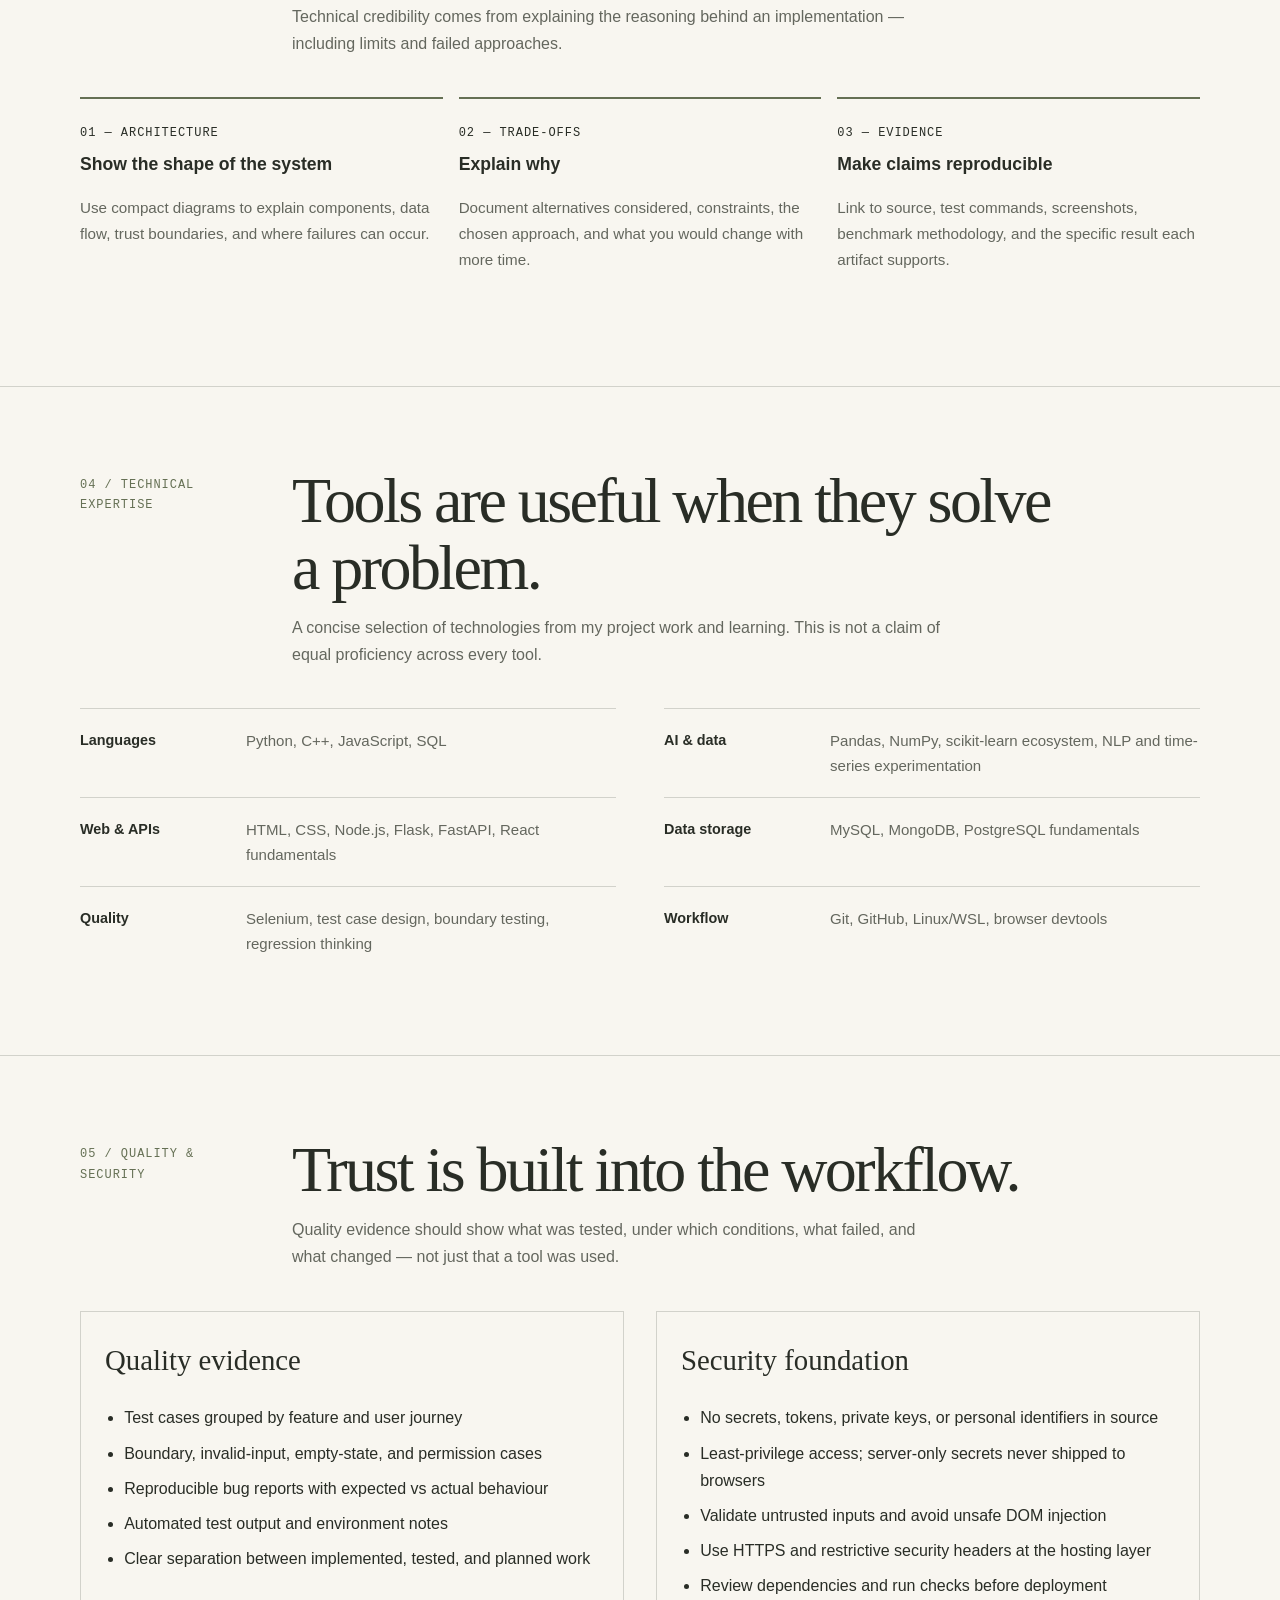
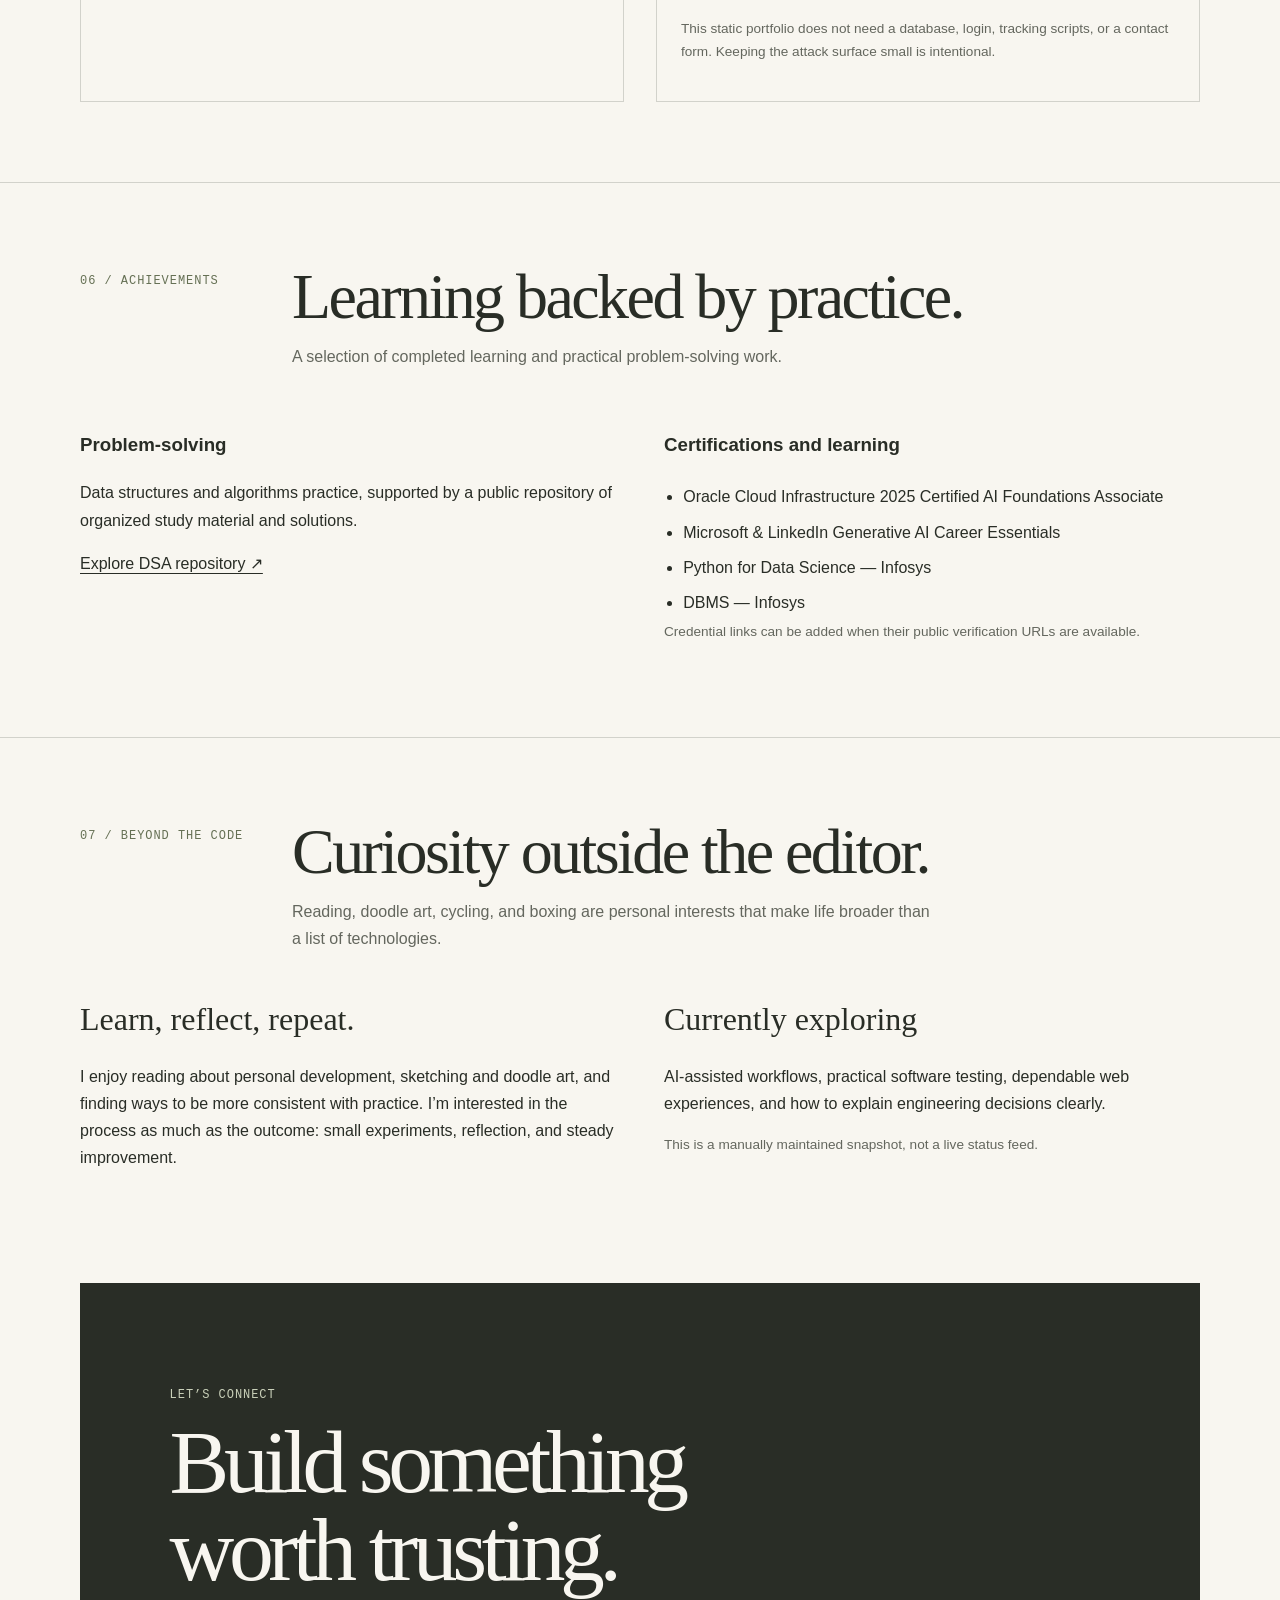
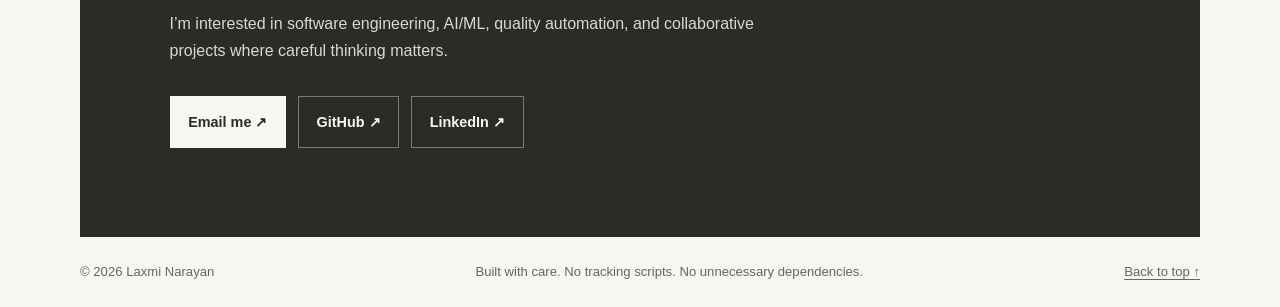
==== commit 4fbc0de3: "Improve portfolio SEO content and project evidence links" ====
--- a/index.html
+++ b/index.html
@@ -5,12 +5,23 @@
 <meta name="viewport" content="width=device-width, initial-scale=1">
 <meta name="theme-color" content="#f8f6f0">
 <meta name="description" content="Laxmi Narayan — computer science undergraduate building thoughtful software, AI/ML systems, and quality automation.">
+<meta name="robots" content="index, follow">
+<link rel="canonical" href="https://laxmi-narayan-87.github.io/portfolio/">
+<meta property="og:type" content="website">
+<meta property="og:site_name" content="Laxmi Narayan — Portfolio">
+<meta property="og:title" content="Laxmi Narayan — Software, AI &amp; Quality Engineering">
+<meta property="og:description" content="Laxmi Narayan — computer science undergraduate building thoughtful software, AI/ML systems, and quality automation.">
+<meta property="og:url" content="https://laxmi-narayan-87.github.io/portfolio/">
+<meta property="og:locale" content="en_IN">
+<meta name="twitter:card" content="summary">
+<meta name="twitter:title" content="Laxmi Narayan — Software, AI &amp; Quality Engineering">
+<meta name="twitter:description" content="Laxmi Narayan — computer science undergraduate building thoughtful software, AI/ML systems, and quality automation.">
 <meta name="referrer" content="strict-origin-when-cross-origin">
 <meta http-equiv="Content-Security-Policy" content="default-src 'self'; script-src 'none'; object-src 'none'; base-uri 'none'; form-action 'self'; img-src 'self' data:; style-src 'self' 'unsafe-inline'; font-src 'self'; connect-src 'self'; upgrade-insecure-requests">
 <title>Laxmi Narayan — Software, AI & Quality Engineering</title>
 <style>
 :root{color-scheme:light;--paper:#f8f6f0;--sand:#eae7d9;--ink:#292d26;--muted:#64675e;--olive:#657054;--clay:#b96f50;--line:rgba(41,45,38,.18);--serif:Georgia,"Times New Roman",serif;--sans:Inter,-apple-system,BlinkMacSystemFont,"Segoe UI",sans-serif;--mono:"SFMono-Regular",Consolas,"Liberation Mono",monospace;--max:1120px}
-*{box-sizing:border-box}html{scroll-behavior:smooth;scroll-padding-top:5rem}body{margin:0;background:var(--paper);color:var(--ink);font-family:var(--sans);font-size:16px;line-height:1.7}a{color:inherit;text-underline-offset:.22em}a:hover{color:var(--olive)}a:focus-visible,summary:focus-visible{outline:3px solid var(--clay);outline-offset:4px}.skip{position:absolute;left:-9999px;top:1rem;background:var(--ink);color:white;padding:.7rem 1rem;z-index:10}.skip:focus{left:1rem}.wrap{width:min(var(--max),calc(100% - 3rem));margin-inline:auto}.topbar{position:sticky;top:0;z-index:5;background:rgba(248,246,240,.96);border-bottom:1px solid var(--line);backdrop-filter:blur(8px)}.nav{display:flex;justify-content:space-between;align-items:center;gap:1.5rem;min-height:68px}.wordmark{text-decoration:none;font-weight:700;letter-spacing:-.04em}.navlinks{display:flex;gap:1.25rem;flex-wrap:wrap;font-size:.88rem}.navlinks a{text-decoration:none;color:var(--muted)}.eyebrow,.meta,.tag,.num{font-family:var(--mono);text-transform:uppercase;letter-spacing:.08em;font-size:.75rem}.eyebrow{color:var(--olive)}.hero{padding:clamp(5rem,12vw,9rem) 0 6rem;display:grid;grid-template-columns:minmax(0,1.5fr) minmax(220px,.7fr);gap:3rem;align-items:end}.hero h1{font-family:var(--serif);font-size:clamp(3.6rem,9vw,7.5rem);line-height:.91;letter-spacing:-.065em;font-weight:400;margin:1rem 0 1.5rem;max-width:850px}.hero h1 em{font-weight:400;color:var(--olive)}.lead{font-size:clamp(1.05rem,2vw,1.25rem);max-width:650px;color:#484b43}.actions{display:flex;gap:.75rem;flex-wrap:wrap;margin-top:2rem}.button{display:inline-flex;align-items:center;justify-content:center;border:1px solid var(--ink);padding:.78rem 1.1rem;text-decoration:none;font-weight:600;font-size:.9rem;min-height:44px}.button.primary{background:var(--ink);color:var(--paper)}.button.primary:hover{background:var(--olive);border-color:var(--olive)}.button.secondary{border-color:var(--line)}.hero-note{border-top:1px solid var(--line);padding-top:1rem;color:var(--muted);font-size:.9rem}.hero-note strong{display:block;color:var(--ink);font-family:var(--serif);font-size:1.6rem;font-weight:400;margin-bottom:.35rem}.section{padding:5rem 0;border-top:1px solid var(--line)}.section-head{display:grid;grid-template-columns:180px 1fr;gap:2rem;margin-bottom:2.5rem}.section-head h2{font-family:var(--serif);font-weight:400;letter-spacing:-.04em;font-size:clamp(2.3rem,5vw,4rem);line-height:1.05;margin:0;max-width:760px}.section-head p{margin:.8rem 0 0;max-width:650px;color:var(--muted)}.num{color:var(--olive);padding-top:.5rem}.about-grid{display:grid;grid-template-columns:1fr 1fr;gap:3rem}.about-grid p{margin-top:0}.pullquote{font-family:var(--serif);font-size:clamp(1.7rem,3vw,2.5rem);line-height:1.25;border-left:2px solid var(--clay);padding-left:1.2rem;margin:0}.cards{display:grid;grid-template-columns:repeat(2,minmax(0,1fr));gap:1rem}.project{border:1px solid var(--line);padding:1.5rem;display:flex;flex-direction:column;min-height:290px;background:rgba(234,231,217,.25)}.project-top{display:flex;justify-content:space-between;gap:1rem;align-items:start}.project h3{font-family:var(--serif);font-size:2rem;font-weight:400;letter-spacing:-.035em;margin:.6rem 0}.project p{color:var(--muted);margin:.2rem 0 1rem}.project .proof{margin-top:auto;padding-top:1rem;border-top:1px solid var(--line);font-size:.88rem}.project .proof strong{display:block;color:var(--ink);margin-bottom:.25rem}.tag{display:inline-block;border:1px solid var(--line);padding:.25rem .45rem;margin:.15rem .2rem .15rem 0;color:var(--muted);font-size:.68rem}.status{color:var(--olive);white-space:nowrap}.build-grid{display:grid;grid-template-columns:repeat(3,1fr);gap:1rem}.build-card{border-top:2px solid var(--olive);padding:1.1rem 0}.build-card h3{font-size:1.1rem;margin:.4rem 0}.build-card p{color:var(--muted);font-size:.95rem}.skills{display:grid;grid-template-columns:repeat(2,1fr);gap:0 3rem}.skill-row{display:grid;grid-template-columns:150px 1fr;gap:1rem;padding:1.15rem 0;border-top:1px solid var(--line)}.skill-row h3{font-size:.9rem;margin:0}.skill-row p{margin:0;color:var(--muted);font-size:.94rem}.evidence{display:grid;grid-template-columns:1fr 1fr;gap:2rem}.evidence-block{border:1px solid var(--line);padding:1.5rem}.evidence-block h3{font-family:var(--serif);font-size:1.8rem;font-weight:400;margin:0 0 .7rem}.evidence-block p{color:var(--muted)}.plain-list{padding-left:1.2rem;margin-bottom:0}.plain-list li{padding:.25rem 0}.personal{display:grid;grid-template-columns:1fr 1fr;gap:3rem;align-items:start}.personal h3{font-family:var(--serif);font-size:2rem;font-weight:400;margin:0 0 .5rem}.contact{background:var(--ink);color:var(--paper);padding:clamp(3rem,7vw,6rem);margin-top:1rem}.contact .eyebrow{color:#c9d0b9}.contact h2{font-family:var(--serif);font-weight:400;font-size:clamp(3rem,7vw,6rem);letter-spacing:-.06em;line-height:.98;margin:.8rem 0 1rem}.contact p{color:#d8d9d1;max-width:600px}.contact a{color:var(--paper)}.contact .button{border-color:#777b70}.contact .button.primary{background:var(--paper);color:var(--ink);border-color:var(--paper)}footer{padding:1.5rem 0;display:flex;justify-content:space-between;gap:1rem;color:var(--muted);font-size:.82rem}.small{font-size:.85rem;color:var(--muted)}.rule{border:0;border-top:1px solid var(--line);margin:1.5rem 0}
+*{box-sizing:border-box}html{scroll-behavior:smooth;scroll-padding-top:5rem;max-width:100%;overflow-x:clip}body{margin:0;max-width:100%;overflow-x:clip;background:var(--paper);color:var(--ink);font-family:var(--sans);font-size:16px;line-height:1.7}a{color:inherit;text-underline-offset:.22em}a:hover{color:var(--olive)}a:focus-visible,summary:focus-visible{outline:3px solid var(--clay);outline-offset:4px}.skip{position:absolute;left:-9999px;top:1rem;background:var(--ink);color:white;padding:.7rem 1rem;z-index:10}.skip:focus{left:1rem}.wrap{width:min(var(--max),calc(100% - 3rem));margin-inline:auto}.topbar{position:sticky;top:0;z-index:5;background:rgba(248,246,240,.96);border-bottom:1px solid var(--line);backdrop-filter:blur(8px)}.nav{display:flex;justify-content:space-between;align-items:center;gap:1.5rem;min-height:68px}.wordmark{text-decoration:none;font-weight:700;letter-spacing:-.04em}.navlinks{display:flex;gap:1.25rem;flex-wrap:wrap;font-size:.88rem}.navlinks a{text-decoration:none;color:var(--muted)}.eyebrow,.meta,.tag,.num{font-family:var(--mono);text-transform:uppercase;letter-spacing:.08em;font-size:.75rem}.eyebrow{color:var(--olive)}.hero{padding:clamp(5rem,12vw,9rem) 0 6rem;display:grid;grid-template-columns:minmax(0,1.5fr) minmax(220px,.7fr);gap:3rem;align-items:end}.hero h1{font-family:var(--serif);font-size:clamp(3.6rem,9vw,7.5rem);line-height:.91;letter-spacing:-.065em;font-weight:400;margin:1rem 0 1.5rem;max-width:850px}.hero h1 em{font-weight:400;color:var(--olive)}.lead{font-size:clamp(1.05rem,2vw,1.25rem);max-width:650px;color:#484b43}.actions{display:flex;gap:.75rem;flex-wrap:wrap;margin-top:2rem}.button{display:inline-flex;align-items:center;justify-content:center;border:1px solid var(--ink);padding:.78rem 1.1rem;text-decoration:none;font-weight:600;font-size:.9rem;min-height:44px}.button.primary{background:var(--ink);color:var(--paper)}.button.primary:hover{background:var(--olive);border-color:var(--olive)}.button.secondary{border-color:var(--line)}.hero-note{border-top:1px solid var(--line);padding-top:1rem;color:var(--muted);font-size:.9rem}.hero-note strong{display:block;color:var(--ink);font-family:var(--serif);font-size:1.6rem;font-weight:400;margin-bottom:.35rem}.section{padding:5rem 0;border-top:1px solid var(--line)}.section-head{display:grid;grid-template-columns:180px 1fr;gap:2rem;margin-bottom:2.5rem}.section-head h2{font-family:var(--serif);font-weight:400;letter-spacing:-.04em;font-size:clamp(2.3rem,5vw,4rem);line-height:1.05;margin:0;max-width:760px}.section-head p{margin:.8rem 0 0;max-width:650px;color:var(--muted)}.num{color:var(--olive);padding-top:.5rem}.about-grid{display:grid;grid-template-columns:1fr 1fr;gap:3rem}.about-grid p{margin-top:0}.pullquote{font-family:var(--serif);font-size:clamp(1.7rem,3vw,2.5rem);line-height:1.25;border-left:2px solid var(--clay);padding-left:1.2rem;margin:0}.cards{display:grid;grid-template-columns:repeat(2,minmax(0,1fr));gap:1rem;min-width:0}.project,.project *{min-width:0;overflow-wrap:anywhere}.project a{word-break:break-word}.project{border:1px solid var(--line);padding:1.5rem;display:flex;flex-direction:column;min-height:290px;background:rgba(234,231,217,.25)}.project-top{display:flex;justify-content:space-between;gap:1rem;align-items:start}.project h3{font-family:var(--serif);font-size:2rem;font-weight:400;letter-spacing:-.035em;margin:.6rem 0}.project p{color:var(--muted);margin:.2rem 0 1rem}.project .proof{margin-top:auto;padding-top:1rem;border-top:1px solid var(--line);font-size:.88rem}.project .proof strong{display:block;color:var(--ink);margin-bottom:.25rem}.tag{display:inline-block;border:1px solid var(--line);padding:.25rem .45rem;margin:.15rem .2rem .15rem 0;color:var(--muted);font-size:.68rem}.status{color:var(--olive);white-space:nowrap}.build-grid{display:grid;grid-template-columns:repeat(3,1fr);gap:1rem}.build-card{border-top:2px solid var(--olive);padding:1.1rem 0}.build-card h3{font-size:1.1rem;margin:.4rem 0}.build-card p{color:var(--muted);font-size:.95rem}.skills{display:grid;grid-template-columns:repeat(2,1fr);gap:0 3rem}.skill-row{display:grid;grid-template-columns:150px 1fr;gap:1rem;padding:1.15rem 0;border-top:1px solid var(--line)}.skill-row h3{font-size:.9rem;margin:0}.skill-row p{margin:0;color:var(--muted);font-size:.94rem}.evidence{display:grid;grid-template-columns:1fr 1fr;gap:2rem}.evidence-block{border:1px solid var(--line);padding:1.5rem}.evidence-block h3{font-family:var(--serif);font-size:1.8rem;font-weight:400;margin:0 0 .7rem}.evidence-block p{color:var(--muted)}.plain-list{padding-left:1.2rem;margin-bottom:0}.plain-list li{padding:.25rem 0}.personal{display:grid;grid-template-columns:1fr 1fr;gap:3rem;align-items:start}.personal h3{font-family:var(--serif);font-size:2rem;font-weight:400;margin:0 0 .5rem}.contact{background:var(--ink);color:var(--paper);padding:clamp(3rem,7vw,6rem);margin-top:1rem}.contact .eyebrow{color:#c9d0b9}.contact h2{font-family:var(--serif);font-weight:400;font-size:clamp(3rem,7vw,6rem);letter-spacing:-.06em;line-height:.98;margin:.8rem 0 1rem}.contact p{color:#d8d9d1;max-width:600px}.contact a{color:var(--paper)}.contact .button{border-color:#777b70}.contact .button.primary{background:var(--paper);color:var(--ink);border-color:var(--paper)}footer{padding:1.5rem 0;display:flex;justify-content:space-between;gap:1rem;color:var(--muted);font-size:.82rem}.small{font-size:.85rem;color:var(--muted)}.rule{border:0;border-top:1px solid var(--line);margin:1.5rem 0}
 @media(max-width:760px){.wrap{width:min(100% - 2rem,var(--max))}.nav{align-items:flex-start;padding:.85rem 0;flex-direction:column;gap:.4rem}.navlinks{gap:.85rem}.hero{grid-template-columns:1fr;gap:2rem;padding:5rem 0 4rem}.hero-note{max-width:500px}.section{padding:3.5rem 0}.section-head{grid-template-columns:1fr;gap:.5rem}.about-grid,.cards,.evidence,.personal{grid-template-columns:1fr;gap:1.25rem}.build-grid{grid-template-columns:1fr}.skills{grid-template-columns:1fr}.skill-row{grid-template-columns:120px 1fr}.project{min-height:0}footer{flex-direction:column}}@media(prefers-reduced-motion:reduce){html{scroll-behavior:auto}*,*::before,*::after{animation-duration:.01ms!important;animation-iteration-count:1!important;transition-duration:.01ms!important}}
 </style>
 </head>
@@ -21,17 +32,17 @@
 <section class="wrap hero" id="top"><div><p class="eyebrow">Software engineering · AI/ML · Quality automation</p><h1>Laxmi<br><em>Narayan.</em></h1><p class="lead">I build software that turns complex problems into useful, testable experiences — from AI-driven tools to automation that makes products more dependable.</p><div class="actions"><a class="button primary" href="#work">Explore selected work <span aria-hidden="true">↗</span></a><a class="button secondary" href="https://github.com/laxmi-narayan-87" target="_blank" rel="noopener noreferrer">GitHub ↗</a><a class="button secondary" href="https://www.linkedin.com/in/laxmi-narayan-944205289" target="_blank" rel="noopener noreferrer">LinkedIn ↗</a></div></div><aside class="hero-note"><strong>Curiosity, made practical.</strong>I’m a Computer Science undergraduate focused on AI & Machine Learning, software engineering, and quality automation. This portfolio prioritizes real work, clear decisions, and evidence over inflated claims.<p class="meta">Kanpur, India · Open to opportunities</p></aside></section>
 <section class="section" id="about"><div class="wrap"><div class="section-head"><div class="num">01 / About</div><div><h2>Engineer with a builder’s mindset.</h2><p>I’m interested in the details behind software that works: the data, interfaces, system boundaries, tests, and decisions that shape a reliable product.</p></div></div><div class="about-grid"><div><p>I learn by building, measuring what happens, and revisiting decisions that do not hold up. My work spans AI/ML prototypes, web applications, and quality engineering — with a growing focus on automation and responsible implementation.</p><p>I value clarity over complexity: a useful project should explain the problem, what I contributed, why the approach was chosen, and what still needs work.</p></div><blockquote class="pullquote">“Good engineering is not only making something work. It is making its behaviour understandable and dependable.”</blockquote></div></div></section>
 <section class="section" id="work"><div class="wrap"><div class="section-head"><div class="num">02 / Selected work</div><div><h2>Projects with a problem to solve.</h2><p>Selected work across AI/ML, problem-solving, and interactive learning. Each project links to its live experience or source repository so you can inspect the implementation.</p></div></div><div class="cards">
-<article class="project"><div class="project-top"><span class="eyebrow">AI · Browser automation</span><span class="meta status">In progress</span></div><h3>DarkSense AI</h3><p>Exploring how web interfaces can be inspected for dark patterns using browser automation and text-based signals.</p><div><span class="tag">Python</span><span class="tag">Selenium</span><span class="tag">NLP</span><span class="tag">MongoDB</span></div><div class="proof"><strong>Evidence to explore</strong>Repository, crawler design, labelled examples, and evaluation methodology. Dataset scale and model performance are intentionally not claimed here without published evidence.<br><a href="https://github.com/laxmi-narayan-87" target="_blank" rel="noopener noreferrer">Find project on GitHub ↗</a></div></article>
-<article class="project"><div class="project-top"><span class="eyebrow">Learning platform</span><span class="meta status">Project</span></div><h3>SkillForge Academy</h3><p>A personalized learning platform project focused on structuring learning paths and tracking learner progress.</p><div><span class="tag">Python</span><span class="tag">Streamlit</span><span class="tag">MySQL</span></div><div class="proof"><strong>Engineering focus</strong>Learning workflow, data model, and application delivery.<br><a href="https://github.com/laxmi-narayan-87/skillforge-academy-" target="_blank" rel="noopener noreferrer">Repository ↗</a></div></article>
+<article class="project"><div class="project-top"><span class="eyebrow">AI · Browser automation</span><span class="meta status">In progress</span></div><h3>DarkSense AI</h3><p>Exploring how web interfaces can be inspected for dark patterns using browser automation and text-based signals.</p><div><span class="tag">Python</span><span class="tag">Selenium</span><span class="tag">NLP</span><span class="tag">MongoDB</span></div><div class="proof"><strong>Implementation</strong>Explores dark-pattern detection using browser automation, BERT text classification, visual analysis, and heuristic signals. Performance claims are omitted unless supported by published evaluation.<br><a href="https://laxmi-narayan-87.github.io/portfolio/projects/darksense-ai/" >Read the project case study ↗</a><br><a href="https://github.com/laxmi-narayan-87/CL-PORT/tree/main/darksense" target="_blank" rel="noopener noreferrer">View project source ↗</a></div></article>
+<article class="project"><div class="project-top"><span class="eyebrow">Learning platform</span><span class="meta status">Project</span></div><h3>SkillForge Academy</h3><p>A personalized learning platform project focused on structuring learning paths and tracking learner progress.</p><div><span class="tag">Python</span><span class="tag">Streamlit</span><span class="tag">MySQL</span></div><div class="proof"><strong>Implemented features</strong>AI-assisted roadmaps, schema validation, interactive learning paths, topic assessments, and learner progress persistence.<br><a href="https://laxmi-narayan-87.github.io/portfolio/projects/skillforge-academy/">Read the project case study ↗</a><br><a href="https://github.com/laxmi-narayan-87/skillforge-academy-" target="_blank" rel="noopener noreferrer">Repository ↗</a></div></article>
 <article class="project"><div class="project-top"><span class="eyebrow">Algorithms · Interactive browser</span><span class="meta status">Live site</span></div><h3>DSA Explorer</h3><p>A structured data-structures and algorithms archive with a browser-based problem explorer, solutions across languages and platforms, and focused topic notes.</p><div><span class="tag">Data structures</span><span class="tag">Algorithms</span><span class="tag">Python</span><span class="tag">C++</span><span class="tag">SQL</span></div><div class="proof"><strong>Explore the work</strong>Browse practice material and navigate the organized solution archive.<br><a href="https://laxmi-narayan-87.github.io/DSA/" target="_blank" rel="noopener noreferrer">Open interactive DSA site ↗</a><br><a href="https://github.com/laxmi-narayan-87/DSA" target="_blank" rel="noopener noreferrer">View source repository ↗</a></div></article>
-<article class="project"><div class="project-top"><span class="eyebrow">Reinforcement learning · From scratch</span><span class="meta status">Live project</span></div><h3>Q-Learning on FrozenLake</h3><p>A tabular reinforcement-learning implementation that makes the learning loop explicit: exploration, temporal-difference updates, policy extraction, and success-rate evaluation.</p><div><span class="tag">Python</span><span class="tag">Q-learning</span><span class="tag">Reinforcement learning</span><span class="tag">Evaluation</span></div><div class="proof"><strong>What it demonstrates</strong>Core Q-learning mechanics implemented step by step instead of hidden behind a high-level RL library.<br><a href="https://laxmi-narayan-87.github.io/q-learning-on-frozenlake-from-scratch/" target="_blank" rel="noopener noreferrer">Open FrozenLake project ↗</a><br><a href="https://github.com/laxmi-narayan-87/q-learning-on-frozenlake-from-scratch" target="_blank" rel="noopener noreferrer">View source repository ↗</a></div></article>
-<article class="project"><div class="project-top"><span class="eyebrow">Forecasting · Data science</span><span class="meta status">Project</span></div><h3>AgroValue</h3><p>A commodity-price prediction project exploring time-series approaches for agricultural data.</p><div><span class="tag">Python</span><span class="tag">Time series</span><span class="tag">Forecasting</span></div><div class="proof"><strong>Engineering focus</strong>Compare baselines with time-series models, avoid leakage, and report results on a clearly defined holdout period.<br><a href="https://github.com/laxmi-narayan-87/AgroValue" target="_blank" rel="noopener noreferrer">Repository ↗</a></div></article>
-<article class="project"><div class="project-top"><span class="eyebrow">Quality engineering</span><span class="meta status">In progress</span></div><h3>QA automation work</h3><p>Organizing application test cases around user flows, realistic data, boundary conditions, and repeatable regression checks.</p><div><span class="tag">Test design</span><span class="tag">Selenium</span><span class="tag">Edge cases</span></div><div class="proof"><strong>Evidence to publish</strong>Test structure, readable test reports, defects with reproduction steps, and execution results.<br><a href="https://github.com/laxmi-narayan-87/ablespace-qa-testing" target="_blank" rel="noopener noreferrer">QA test repository ↗</a></div></article>
+<article class="project"><div class="project-top"><span class="eyebrow">Reinforcement learning · From scratch</span><span class="meta status">Live project</span></div><h3>Q-Learning on FrozenLake</h3><p>A tabular reinforcement-learning implementation that makes the learning loop explicit: exploration, temporal-difference updates, policy extraction, and success-rate evaluation.</p><div><span class="tag">Python</span><span class="tag">Q-learning</span><span class="tag">Reinforcement learning</span><span class="tag">Evaluation</span></div><div class="proof"><strong>What it demonstrates</strong>Q-table updates, epsilon-greedy exploration, temporal-difference targets, policy extraction, and success-rate evaluation.<br><a href="https://laxmi-narayan-87.github.io/portfolio/projects/q-learning-frozenlake/">Read the project case study ↗</a><br><a href="https://laxmi-narayan-87.github.io/q-learning-on-frozenlake-from-scratch/" target="_blank" rel="noopener noreferrer">Open project demo ↗</a><br><a href="https://github.com/laxmi-narayan-87/q-learning-on-frozenlake-from-scratch" target="_blank" rel="noopener noreferrer">View source repository ↗</a></div></article>
+<article class="project"><div class="project-top"><span class="eyebrow">Forecasting · Data science</span><span class="meta status">Project</span></div><h3>AgroValue</h3><p>A commodity-price prediction project exploring time-series approaches for agricultural data.</p><div><span class="tag">Python</span><span class="tag">Time series</span><span class="tag">Forecasting</span></div><div class="proof"><strong>Forecasting workflow</strong>AGMARKNET mandi data, feature engineering, Seasonal Naive and SARIMAX baselines, chronological holdout, and MAE/RMSE/sMAPE evaluation.<br><a href="https://laxmi-narayan-87.github.io/portfolio/projects/agrovalue/">Read the project case study ↗</a><br><a href="https://github.com/laxmi-narayan-87/AgroValue" target="_blank" rel="noopener noreferrer">Repository ↗</a></div></article>
+<article class="project"><div class="project-top"><span class="eyebrow">Quality engineering</span><span class="meta status">In progress</span></div><h3>QA automation work</h3><p>Organizing application test cases around user flows, realistic data, boundary conditions, and repeatable regression checks.</p><div><span class="tag">Test design</span><span class="tag">Selenium</span><span class="tag">Edge cases</span></div><div class="proof"><strong>Current scope</strong>Feature-based test cases, changelog traceability, a cross-browser/responsive matrix, and candidate bug reports kept separate from confirmed defects. Test outcomes are only claimed when recorded.<br><a href="https://laxmi-narayan-87.github.io/portfolio/projects/qa-automation/">Read the QA case study ↗</a><br><a href="https://github.com/laxmi-narayan-87/ablespace-qa-testing" target="_blank" rel="noopener noreferrer">QA test repository ↗</a></div></article>
 </div></div></section>
 <section class="section" id="build"><div class="wrap"><div class="section-head"><div class="num">03 / Behind the build</div><div><h2>Make decisions visible.</h2><p>Technical credibility comes from explaining the reasoning behind an implementation — including limits and failed approaches.</p></div></div><div class="build-grid"><article class="build-card"><span class="meta">01 — Architecture</span><h3>Show the shape of the system</h3><p>Use compact diagrams to explain components, data flow, trust boundaries, and where failures can occur.</p></article><article class="build-card"><span class="meta">02 — Trade-offs</span><h3>Explain why</h3><p>Document alternatives considered, constraints, the chosen approach, and what you would change with more time.</p></article><article class="build-card"><span class="meta">03 — Evidence</span><h3>Make claims reproducible</h3><p>Link to source, test commands, screenshots, benchmark methodology, and the specific result each artifact supports.</p></article></div></div></section>
 <section class="section" id="skills"><div class="wrap"><div class="section-head"><div class="num">04 / Technical expertise</div><div><h2>Tools are useful when they solve a problem.</h2><p>A concise selection of technologies from my project work and learning. This is not a claim of equal proficiency across every tool.</p></div></div><div class="skills"><div class="skill-row"><h3>Languages</h3><p>Python, C++, JavaScript, SQL</p></div><div class="skill-row"><h3>AI & data</h3><p>Pandas, NumPy, scikit-learn ecosystem, NLP and time-series experimentation</p></div><div class="skill-row"><h3>Web & APIs</h3><p>HTML, CSS, Node.js, Flask, FastAPI, React fundamentals</p></div><div class="skill-row"><h3>Data storage</h3><p>MySQL, MongoDB, PostgreSQL fundamentals</p></div><div class="skill-row"><h3>Quality</h3><p>Selenium, test case design, boundary testing, regression thinking</p></div><div class="skill-row"><h3>Workflow</h3><p>Git, GitHub, Linux/WSL, browser devtools</p></div></div></div></section>
 <section class="section" id="quality"><div class="wrap"><div class="section-head"><div class="num">05 / Quality & security</div><div><h2>Trust is built into the workflow.</h2><p>Quality evidence should show what was tested, under which conditions, what failed, and what changed — not just that a tool was used.</p></div></div><div class="evidence"><article class="evidence-block"><h3>Quality evidence</h3><ul class="plain-list"><li>Test cases grouped by feature and user journey</li><li>Boundary, invalid-input, empty-state, and permission cases</li><li>Reproducible bug reports with expected vs actual behaviour</li><li>Automated test output and environment notes</li><li>Clear separation between implemented, tested, and planned work</li></ul></article><article class="evidence-block"><h3>Security foundation</h3><ul class="plain-list"><li>No secrets, tokens, private keys, or personal identifiers in source</li><li>Least-privilege access; server-only secrets never shipped to browsers</li><li>Validate untrusted inputs and avoid unsafe DOM injection</li><li>Use HTTPS and restrictive security headers at the hosting layer</li><li>Review dependencies and run checks before deployment</li></ul><p class="small">This static portfolio does not need a database, login, tracking scripts, or a contact form. Keeping the attack surface small is intentional.</p></article></div></div></section>
-<section class="section" id="achievements"><div class="wrap"><div class="section-head"><div class="num">06 / Achievements</div><div><h2>Evidence before badges.</h2><p>Use this section for verified achievements that have a public reference or credential. Keep it focused and current.</p></div></div><div class="about-grid"><div><h3>Problem-solving</h3><p>LeetCode practice and data-structure problem solving. Link to a public profile and keep counts current rather than hardcoding stale numbers.</p><a href="https://leetcode.com/" target="_blank" rel="noopener noreferrer">LeetCode ↗</a></div><div><h3>Learning & recognition</h3><p>AI foundations, generative AI, Python/data science learning, and hackathon participation. Add individual certificates and verified outcomes as direct links when ready.</p><a href="https://github.com/laxmi-narayan-87" target="_blank" rel="noopener noreferrer">GitHub activity ↗</a></div></div></div></section>
+<section class="section" id="achievements"><div class="wrap"><div class="section-head"><div class="num">06 / Achievements</div><div><h2>Learning backed by practice.</h2><p>A selection of completed learning and practical problem-solving work.</p></div></div><div class="about-grid"><div><h3>Problem-solving</h3><p>Data structures and algorithms practice, supported by a public repository of organized study material and solutions.</p><a href="https://github.com/laxmi-narayan-87/DSA" target="_blank" rel="noopener noreferrer">Explore DSA repository ↗</a></div><div><h3>Certifications and learning</h3><ul class="plain-list"><li>Oracle Cloud Infrastructure 2025 Certified AI Foundations Associate</li><li>Microsoft &amp; LinkedIn Generative AI Career Essentials</li><li>Python for Data Science — Infosys</li><li>DBMS — Infosys</li></ul><p class="small">Credential links can be added when their public verification URLs are available.</p></div></div></div></section>
 <section class="section" id="notes"><div class="wrap"><div class="section-head"><div class="num">07 / Beyond the code</div><div><h2>Curiosity outside the editor.</h2><p>Reading, doodle art, cycling, and boxing are personal interests that make life broader than a list of technologies.</p></div></div><div class="personal"><div><h3>Learn, reflect, repeat.</h3><p>I enjoy reading about personal development, sketching and doodle art, and finding ways to be more consistent with practice. I’m interested in the process as much as the outcome: small experiments, reflection, and steady improvement.</p></div><div><h3>Currently exploring</h3><p>AI-assisted workflows, practical software testing, dependable web experiences, and how to explain engineering decisions clearly.</p><p class="small">This is a manually maintained snapshot, not a live status feed.</p></div></div></div></section>
 <section class="wrap contact" id="contact"><p class="eyebrow">Let’s connect</p><h2>Build something<br>worth trusting.</h2><p>I’m interested in software engineering, AI/ML, quality automation, and collaborative projects where careful thinking matters.</p><div class="actions"><a class="button primary" href="mailto:laxminarayan955459@gmail.com">Email me ↗</a><a class="button" href="https://github.com/laxmi-narayan-87" target="_blank" rel="noopener noreferrer">GitHub ↗</a><a class="button" href="https://www.linkedin.com/in/laxmi-narayan-944205289" target="_blank" rel="noopener noreferrer">LinkedIn ↗</a></div></section>
 </main>
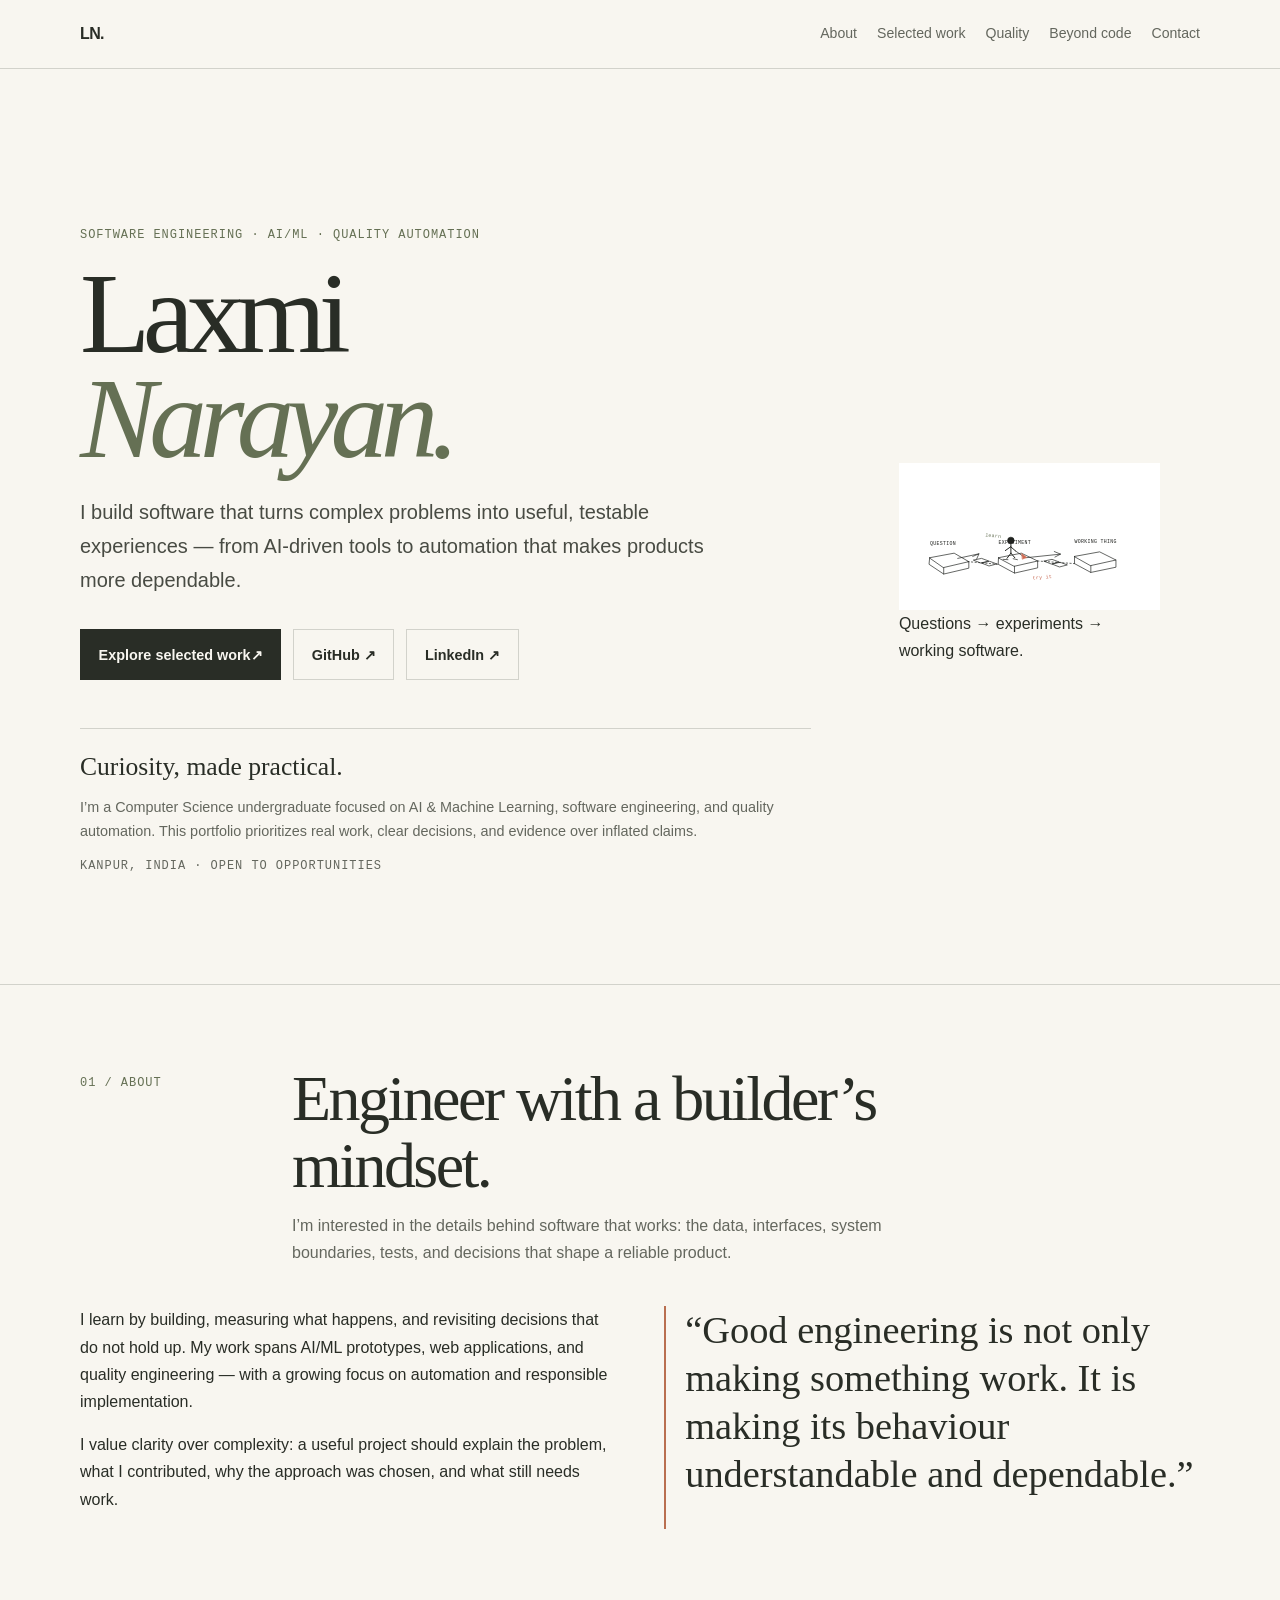
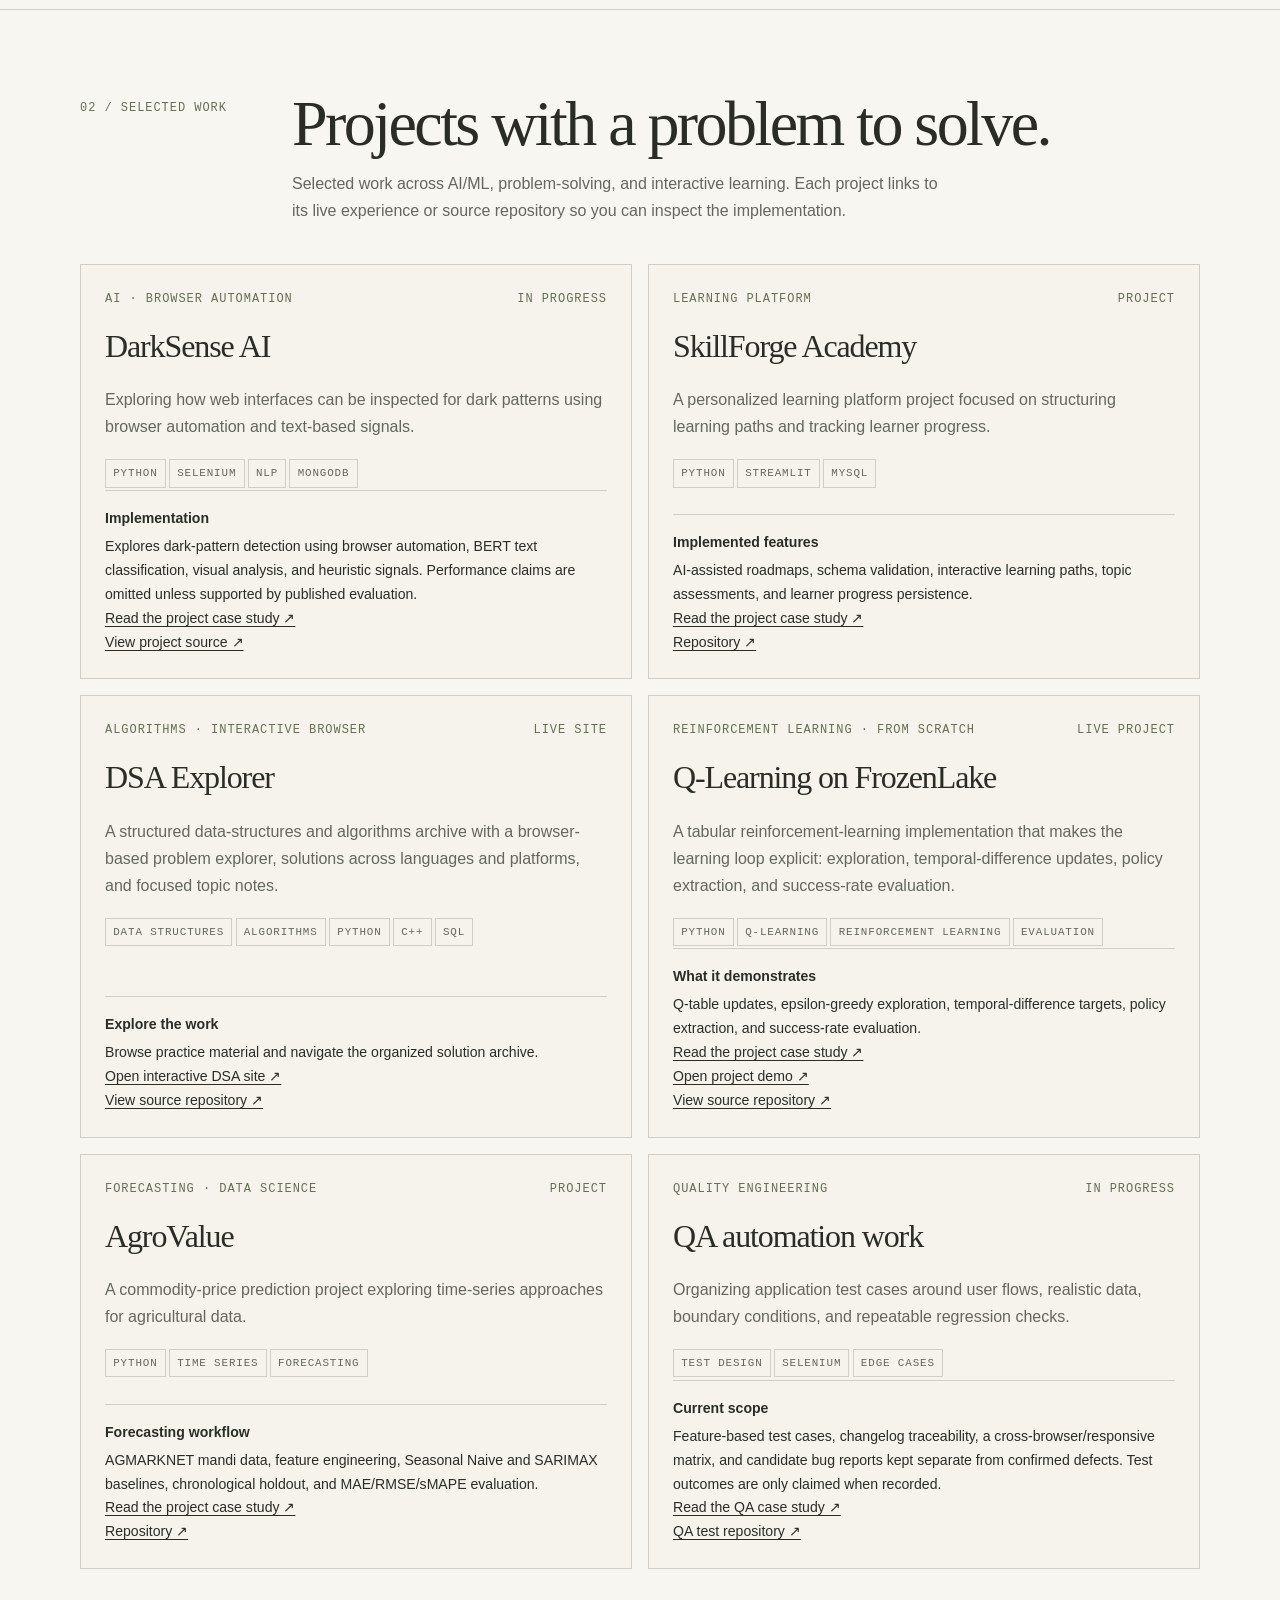
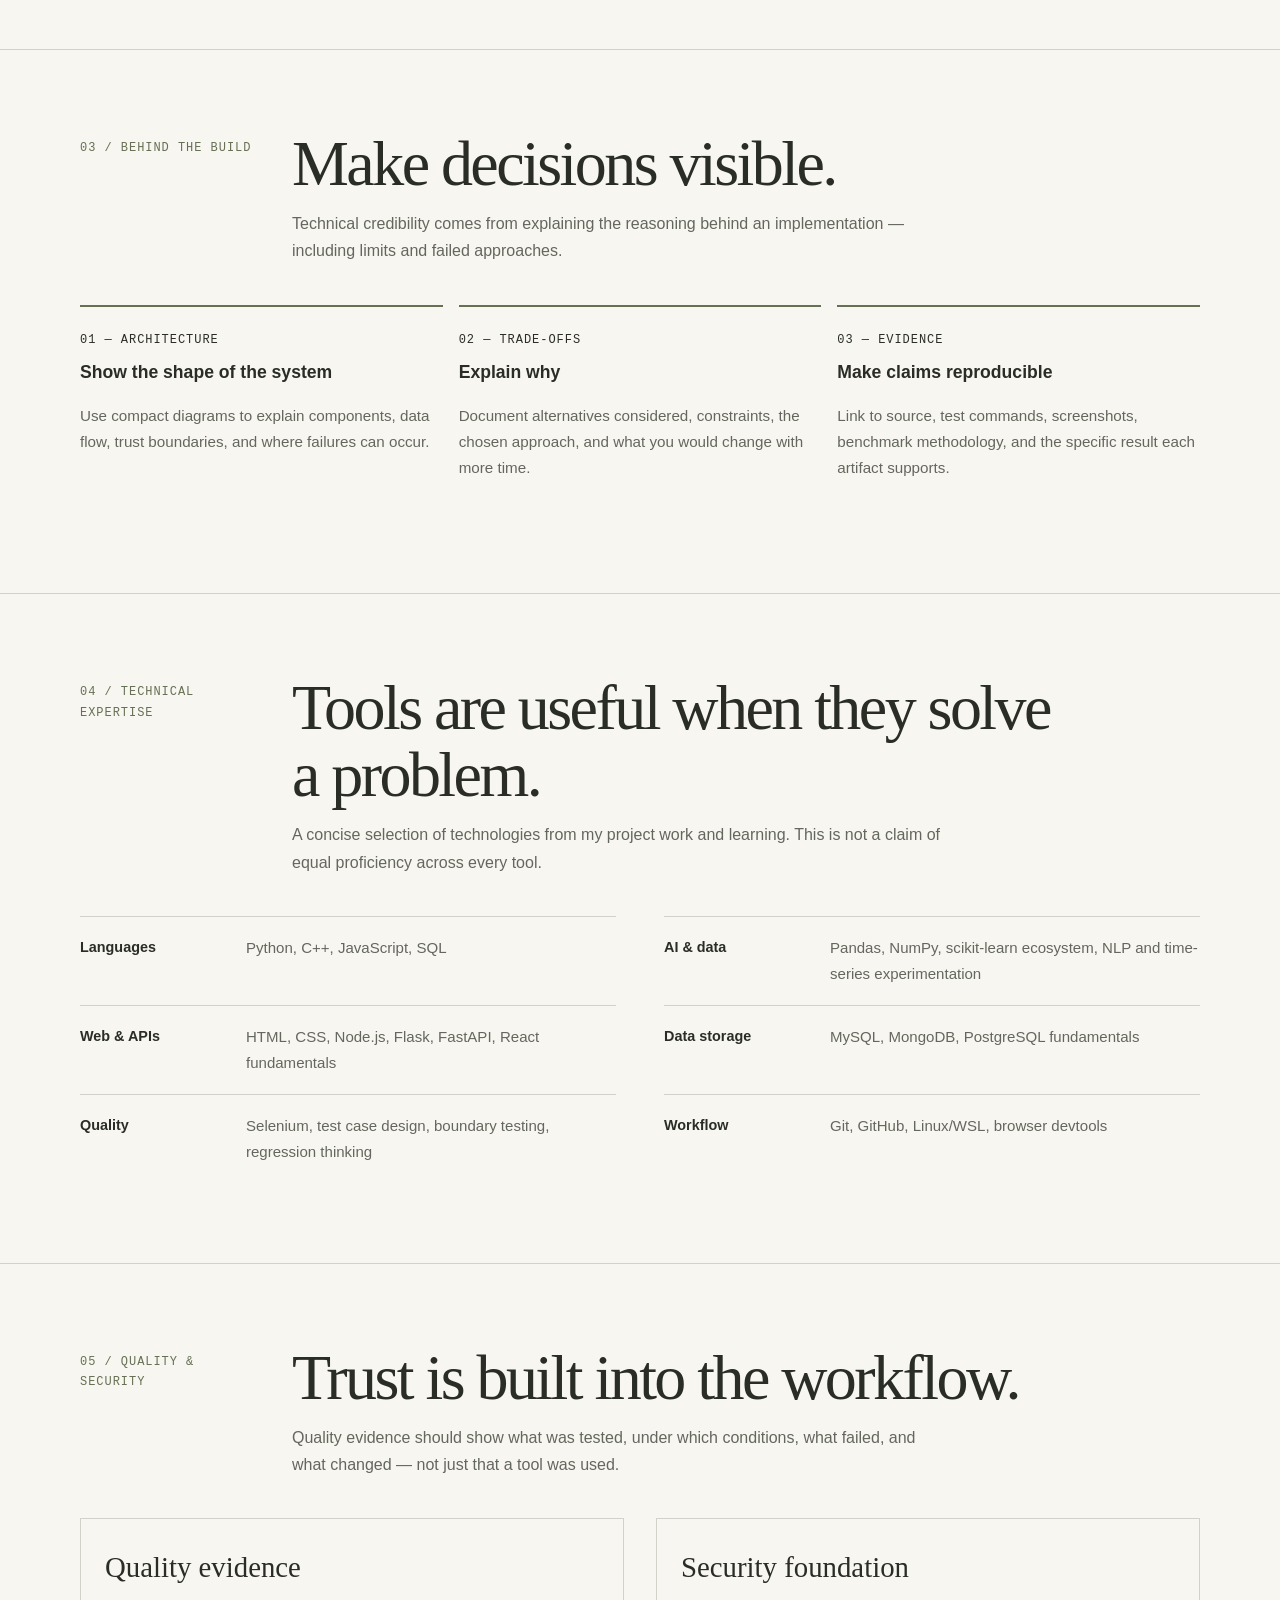
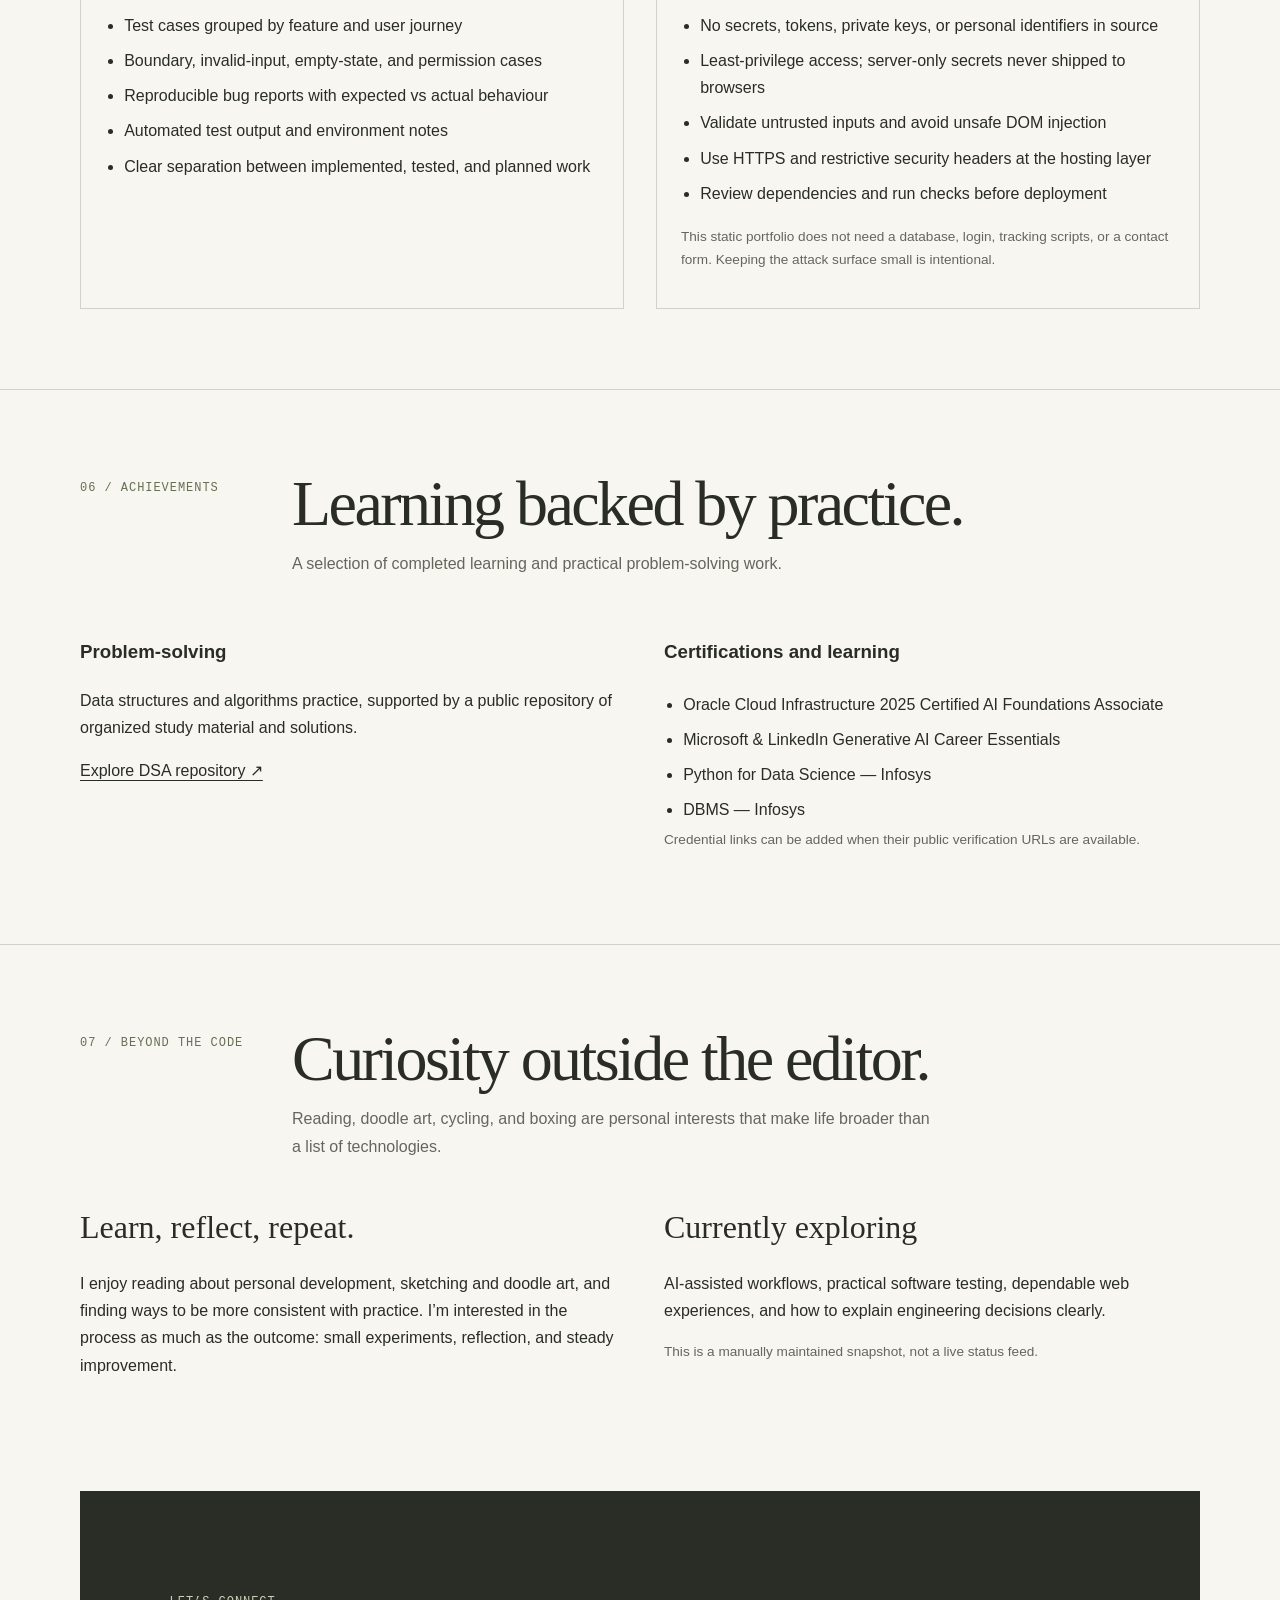
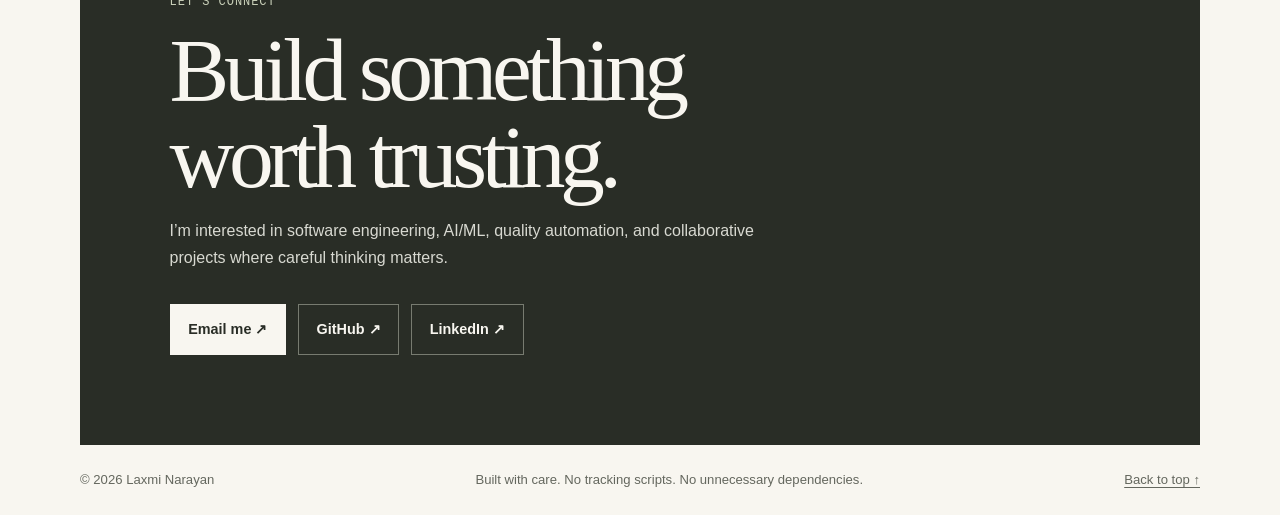
==== commit 45618710: "Integrate English hand-drawn illustration into index.html" ====
--- a/index.html
+++ b/index.html
@@ -19,6 +19,25 @@
 <meta name="referrer" content="strict-origin-when-cross-origin">
 <meta http-equiv="Content-Security-Policy" content="default-src 'self'; script-src 'none'; object-src 'none'; base-uri 'none'; form-action 'self'; img-src 'self' data:; style-src 'self' 'unsafe-inline'; font-src 'self'; connect-src 'self'; upgrade-insecure-requests">
 <title>Laxmi Narayan — Software, AI & Quality Engineering</title>
+<script type="application/ld+json">
+{
+  "@context": "https://schema.org",
+  "@type": "Person",
+  "name": "Laxmi Narayan",
+  "url": "https://laxmi-narayan-87.github.io/portfolio/",
+  "jobTitle": "Computer Science undergraduate",
+  "description": "Computer Science undergraduate building software, AI/ML systems, and quality automation.",
+  "sameAs": [
+    "https://github.com/laxmi-narayan-87",
+    "https://www.linkedin.com/in/laxmi-narayan-944205289"
+  ],
+  "knowsAbout": [
+    "Software engineering",
+    "Artificial intelligence and machine learning",
+    "Quality automation"
+  ]
+}
+</script>
 <style>
 :root{color-scheme:light;--paper:#f8f6f0;--sand:#eae7d9;--ink:#292d26;--muted:#64675e;--olive:#657054;--clay:#b96f50;--line:rgba(41,45,38,.18);--serif:Georgia,"Times New Roman",serif;--sans:Inter,-apple-system,BlinkMacSystemFont,"Segoe UI",sans-serif;--mono:"SFMono-Regular",Consolas,"Liberation Mono",monospace;--max:1120px}
 *{box-sizing:border-box}html{scroll-behavior:smooth;scroll-padding-top:5rem;max-width:100%;overflow-x:clip}body{margin:0;max-width:100%;overflow-x:clip;background:var(--paper);color:var(--ink);font-family:var(--sans);font-size:16px;line-height:1.7}a{color:inherit;text-underline-offset:.22em}a:hover{color:var(--olive)}a:focus-visible,summary:focus-visible{outline:3px solid var(--clay);outline-offset:4px}.skip{position:absolute;left:-9999px;top:1rem;background:var(--ink);color:white;padding:.7rem 1rem;z-index:10}.skip:focus{left:1rem}.wrap{width:min(var(--max),calc(100% - 3rem));margin-inline:auto}.topbar{position:sticky;top:0;z-index:5;background:rgba(248,246,240,.96);border-bottom:1px solid var(--line);backdrop-filter:blur(8px)}.nav{display:flex;justify-content:space-between;align-items:center;gap:1.5rem;min-height:68px}.wordmark{text-decoration:none;font-weight:700;letter-spacing:-.04em}.navlinks{display:flex;gap:1.25rem;flex-wrap:wrap;font-size:.88rem}.navlinks a{text-decoration:none;color:var(--muted)}.eyebrow,.meta,.tag,.num{font-family:var(--mono);text-transform:uppercase;letter-spacing:.08em;font-size:.75rem}.eyebrow{color:var(--olive)}.hero{padding:clamp(5rem,12vw,9rem) 0 6rem;display:grid;grid-template-columns:minmax(0,1.5fr) minmax(220px,.7fr);gap:3rem;align-items:end}.hero h1{font-family:var(--serif);font-size:clamp(3.6rem,9vw,7.5rem);line-height:.91;letter-spacing:-.065em;font-weight:400;margin:1rem 0 1.5rem;max-width:850px}.hero h1 em{font-weight:400;color:var(--olive)}.lead{font-size:clamp(1.05rem,2vw,1.25rem);max-width:650px;color:#484b43}.actions{display:flex;gap:.75rem;flex-wrap:wrap;margin-top:2rem}.button{display:inline-flex;align-items:center;justify-content:center;border:1px solid var(--ink);padding:.78rem 1.1rem;text-decoration:none;font-weight:600;font-size:.9rem;min-height:44px}.button.primary{background:var(--ink);color:var(--paper)}.button.primary:hover{background:var(--olive);border-color:var(--olive)}.button.secondary{border-color:var(--line)}.hero-note{border-top:1px solid var(--line);padding-top:1rem;color:var(--muted);font-size:.9rem}.hero-note strong{display:block;color:var(--ink);font-family:var(--serif);font-size:1.6rem;font-weight:400;margin-bottom:.35rem}.section{padding:5rem 0;border-top:1px solid var(--line)}.section-head{display:grid;grid-template-columns:180px 1fr;gap:2rem;margin-bottom:2.5rem}.section-head h2{font-family:var(--serif);font-weight:400;letter-spacing:-.04em;font-size:clamp(2.3rem,5vw,4rem);line-height:1.05;margin:0;max-width:760px}.section-head p{margin:.8rem 0 0;max-width:650px;color:var(--muted)}.num{color:var(--olive);padding-top:.5rem}.about-grid{display:grid;grid-template-columns:1fr 1fr;gap:3rem}.about-grid p{margin-top:0}.pullquote{font-family:var(--serif);font-size:clamp(1.7rem,3vw,2.5rem);line-height:1.25;border-left:2px solid var(--clay);padding-left:1.2rem;margin:0}.cards{display:grid;grid-template-columns:repeat(2,minmax(0,1fr));gap:1rem;min-width:0}.project,.project *{min-width:0;overflow-wrap:anywhere}.project a{word-break:break-word}.project{border:1px solid var(--line);padding:1.5rem;display:flex;flex-direction:column;min-height:290px;background:rgba(234,231,217,.25)}.project-top{display:flex;justify-content:space-between;gap:1rem;align-items:start}.project h3{font-family:var(--serif);font-size:2rem;font-weight:400;letter-spacing:-.035em;margin:.6rem 0}.project p{color:var(--muted);margin:.2rem 0 1rem}.project .proof{margin-top:auto;padding-top:1rem;border-top:1px solid var(--line);font-size:.88rem}.project .proof strong{display:block;color:var(--ink);margin-bottom:.25rem}.tag{display:inline-block;border:1px solid var(--line);padding:.25rem .45rem;margin:.15rem .2rem .15rem 0;color:var(--muted);font-size:.68rem}.status{color:var(--olive);white-space:nowrap}.build-grid{display:grid;grid-template-columns:repeat(3,1fr);gap:1rem}.build-card{border-top:2px solid var(--olive);padding:1.1rem 0}.build-card h3{font-size:1.1rem;margin:.4rem 0}.build-card p{color:var(--muted);font-size:.95rem}.skills{display:grid;grid-template-columns:repeat(2,1fr);gap:0 3rem}.skill-row{display:grid;grid-template-columns:150px 1fr;gap:1rem;padding:1.15rem 0;border-top:1px solid var(--line)}.skill-row h3{font-size:.9rem;margin:0}.skill-row p{margin:0;color:var(--muted);font-size:.94rem}.evidence{display:grid;grid-template-columns:1fr 1fr;gap:2rem}.evidence-block{border:1px solid var(--line);padding:1.5rem}.evidence-block h3{font-family:var(--serif);font-size:1.8rem;font-weight:400;margin:0 0 .7rem}.evidence-block p{color:var(--muted)}.plain-list{padding-left:1.2rem;margin-bottom:0}.plain-list li{padding:.25rem 0}.personal{display:grid;grid-template-columns:1fr 1fr;gap:3rem;align-items:start}.personal h3{font-family:var(--serif);font-size:2rem;font-weight:400;margin:0 0 .5rem}.contact{background:var(--ink);color:var(--paper);padding:clamp(3rem,7vw,6rem);margin-top:1rem}.contact .eyebrow{color:#c9d0b9}.contact h2{font-family:var(--serif);font-weight:400;font-size:clamp(3rem,7vw,6rem);letter-spacing:-.06em;line-height:.98;margin:.8rem 0 1rem}.contact p{color:#d8d9d1;max-width:600px}.contact a{color:var(--paper)}.contact .button{border-color:#777b70}.contact .button.primary{background:var(--paper);color:var(--ink);border-color:var(--paper)}footer{padding:1.5rem 0;display:flex;justify-content:space-between;gap:1rem;color:var(--muted);font-size:.82rem}.small{font-size:.85rem;color:var(--muted)}.rule{border:0;border-top:1px solid var(--line);margin:1.5rem 0}
@@ -29,7 +48,7 @@
 <a class="skip" href="#main">Skip to content</a>
 <header class="topbar"><div class="wrap nav"><a class="wordmark" href="#top" aria-label="Laxmi Narayan home">LN<span aria-hidden="true">.</span></a><nav class="navlinks" aria-label="Main navigation"><a href="#about">About</a><a href="#work">Selected work</a><a href="#quality">Quality</a><a href="#notes">Beyond code</a><a href="#contact">Contact</a></nav></div></header>
 <main id="main">
-<section class="wrap hero" id="top"><div><p class="eyebrow">Software engineering · AI/ML · Quality automation</p><h1>Laxmi<br><em>Narayan.</em></h1><p class="lead">I build software that turns complex problems into useful, testable experiences — from AI-driven tools to automation that makes products more dependable.</p><div class="actions"><a class="button primary" href="#work">Explore selected work <span aria-hidden="true">↗</span></a><a class="button secondary" href="https://github.com/laxmi-narayan-87" target="_blank" rel="noopener noreferrer">GitHub ↗</a><a class="button secondary" href="https://www.linkedin.com/in/laxmi-narayan-944205289" target="_blank" rel="noopener noreferrer">LinkedIn ↗</a></div></div><aside class="hero-note"><strong>Curiosity, made practical.</strong>I’m a Computer Science undergraduate focused on AI & Machine Learning, software engineering, and quality automation. This portfolio prioritizes real work, clear decisions, and evidence over inflated claims.<p class="meta">Kanpur, India · Open to opportunities</p></aside></section>
+<section class="wrap hero" id="top"><div><p class="eyebrow">Software engineering · AI/ML · Quality automation</p><h1>Laxmi<br><em>Narayan.</em></h1><p class="lead">I build software that turns complex problems into useful, testable experiences — from AI-driven tools to automation that makes products more dependable.</p><div class="actions"><a class="button primary" href="#work">Explore selected work <span aria-hidden="true">↗</span></a><a class="button secondary" href="https://github.com/laxmi-narayan-87" target="_blank" rel="noopener noreferrer">GitHub ↗</a><a class="button secondary" href="https://www.linkedin.com/in/laxmi-narayan-944205289" target="_blank" rel="noopener noreferrer">LinkedIn ↗</a></div></div><figure class="portfolio-illustration"><img src="assets/illustrations/hero-curiosity.svg" alt="A small hand-drawn figure completes a bridge between question, experiment, and working thing." width="800" height="450" style="display:block;width:100%;height:auto" fetchpriority="high"><figcaption>Questions → experiments → working software.</figcaption></figure><aside class="hero-note"><strong>Curiosity, made practical.</strong>I’m a Computer Science undergraduate focused on AI & Machine Learning, software engineering, and quality automation. This portfolio prioritizes real work, clear decisions, and evidence over inflated claims.<p class="meta">Kanpur, India · Open to opportunities</p></aside></section>
 <section class="section" id="about"><div class="wrap"><div class="section-head"><div class="num">01 / About</div><div><h2>Engineer with a builder’s mindset.</h2><p>I’m interested in the details behind software that works: the data, interfaces, system boundaries, tests, and decisions that shape a reliable product.</p></div></div><div class="about-grid"><div><p>I learn by building, measuring what happens, and revisiting decisions that do not hold up. My work spans AI/ML prototypes, web applications, and quality engineering — with a growing focus on automation and responsible implementation.</p><p>I value clarity over complexity: a useful project should explain the problem, what I contributed, why the approach was chosen, and what still needs work.</p></div><blockquote class="pullquote">“Good engineering is not only making something work. It is making its behaviour understandable and dependable.”</blockquote></div></div></section>
 <section class="section" id="work"><div class="wrap"><div class="section-head"><div class="num">02 / Selected work</div><div><h2>Projects with a problem to solve.</h2><p>Selected work across AI/ML, problem-solving, and interactive learning. Each project links to its live experience or source repository so you can inspect the implementation.</p></div></div><div class="cards">
 <article class="project"><div class="project-top"><span class="eyebrow">AI · Browser automation</span><span class="meta status">In progress</span></div><h3>DarkSense AI</h3><p>Exploring how web interfaces can be inspected for dark patterns using browser automation and text-based signals.</p><div><span class="tag">Python</span><span class="tag">Selenium</span><span class="tag">NLP</span><span class="tag">MongoDB</span></div><div class="proof"><strong>Implementation</strong>Explores dark-pattern detection using browser automation, BERT text classification, visual analysis, and heuristic signals. Performance claims are omitted unless supported by published evaluation.<br><a href="https://laxmi-narayan-87.github.io/portfolio/projects/darksense-ai/" >Read the project case study ↗</a><br><a href="https://github.com/laxmi-narayan-87/CL-PORT/tree/main/darksense" target="_blank" rel="noopener noreferrer">View project source ↗</a></div></article>
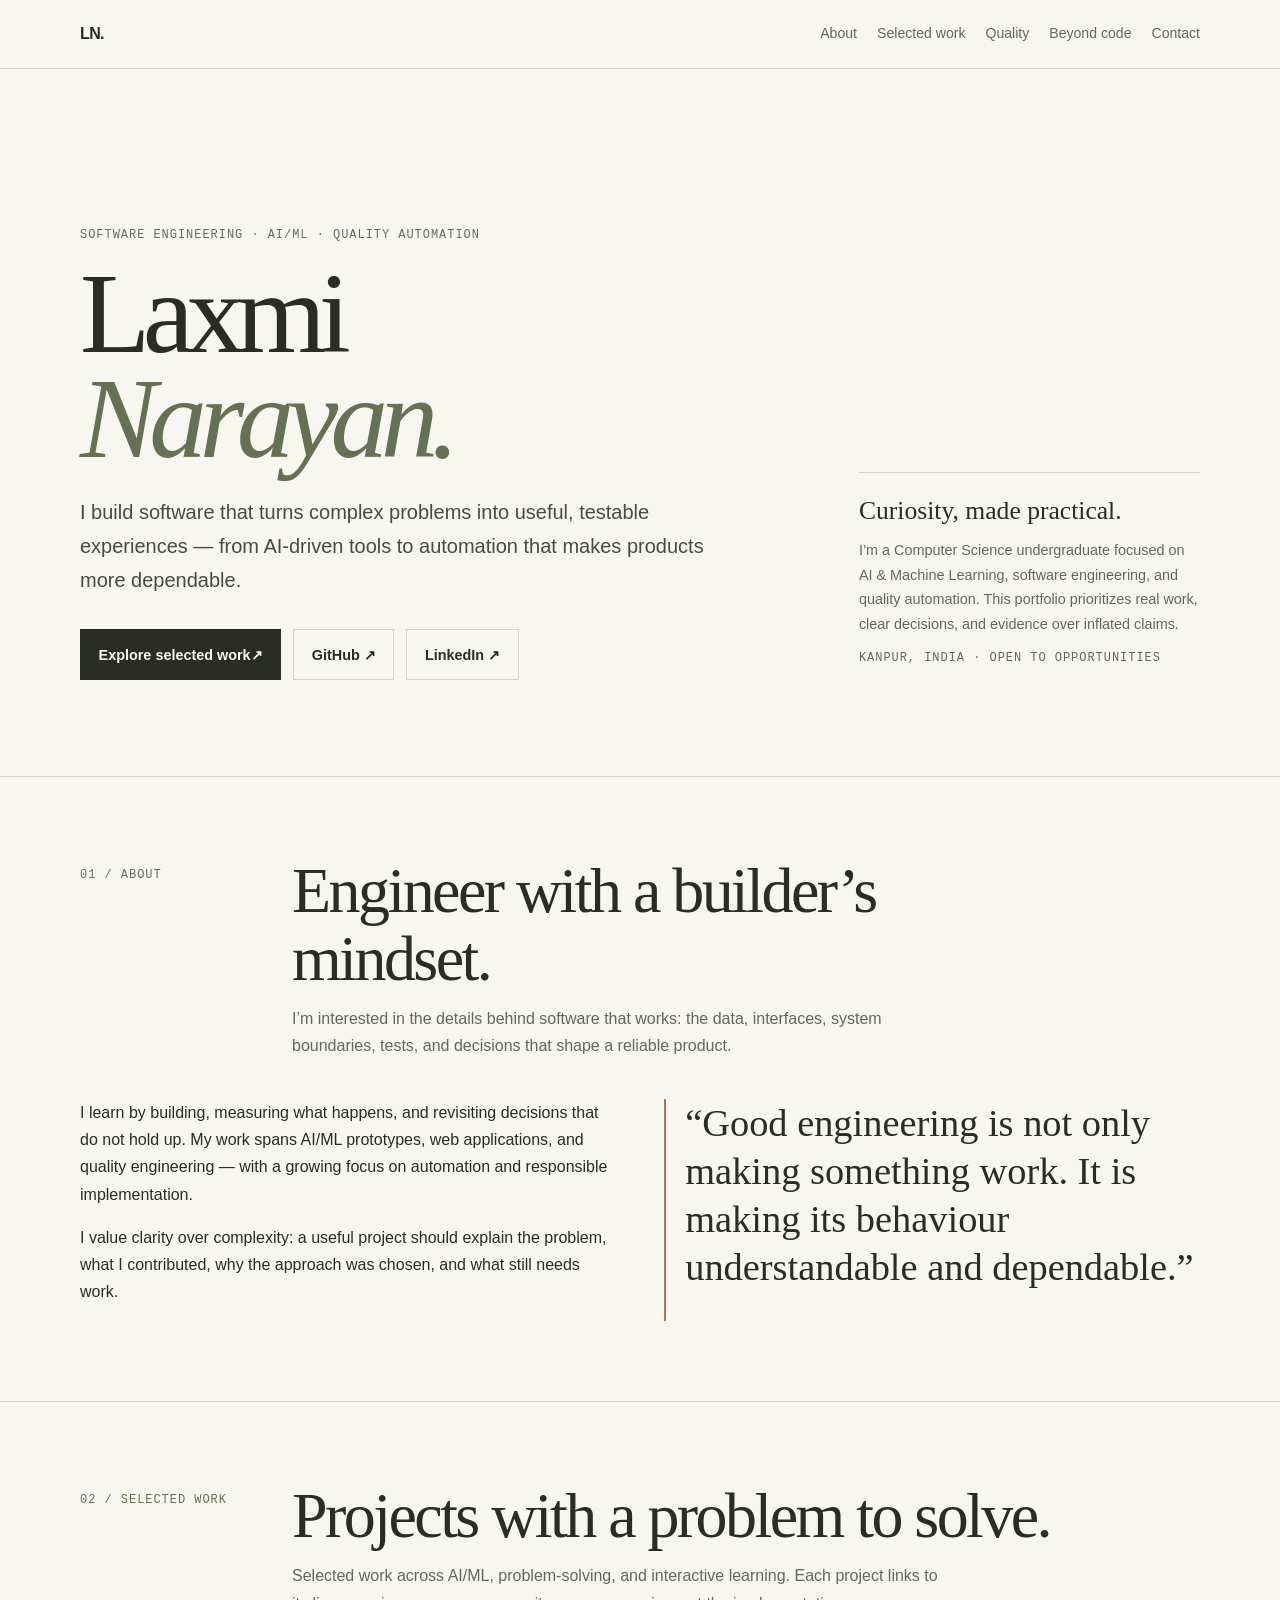
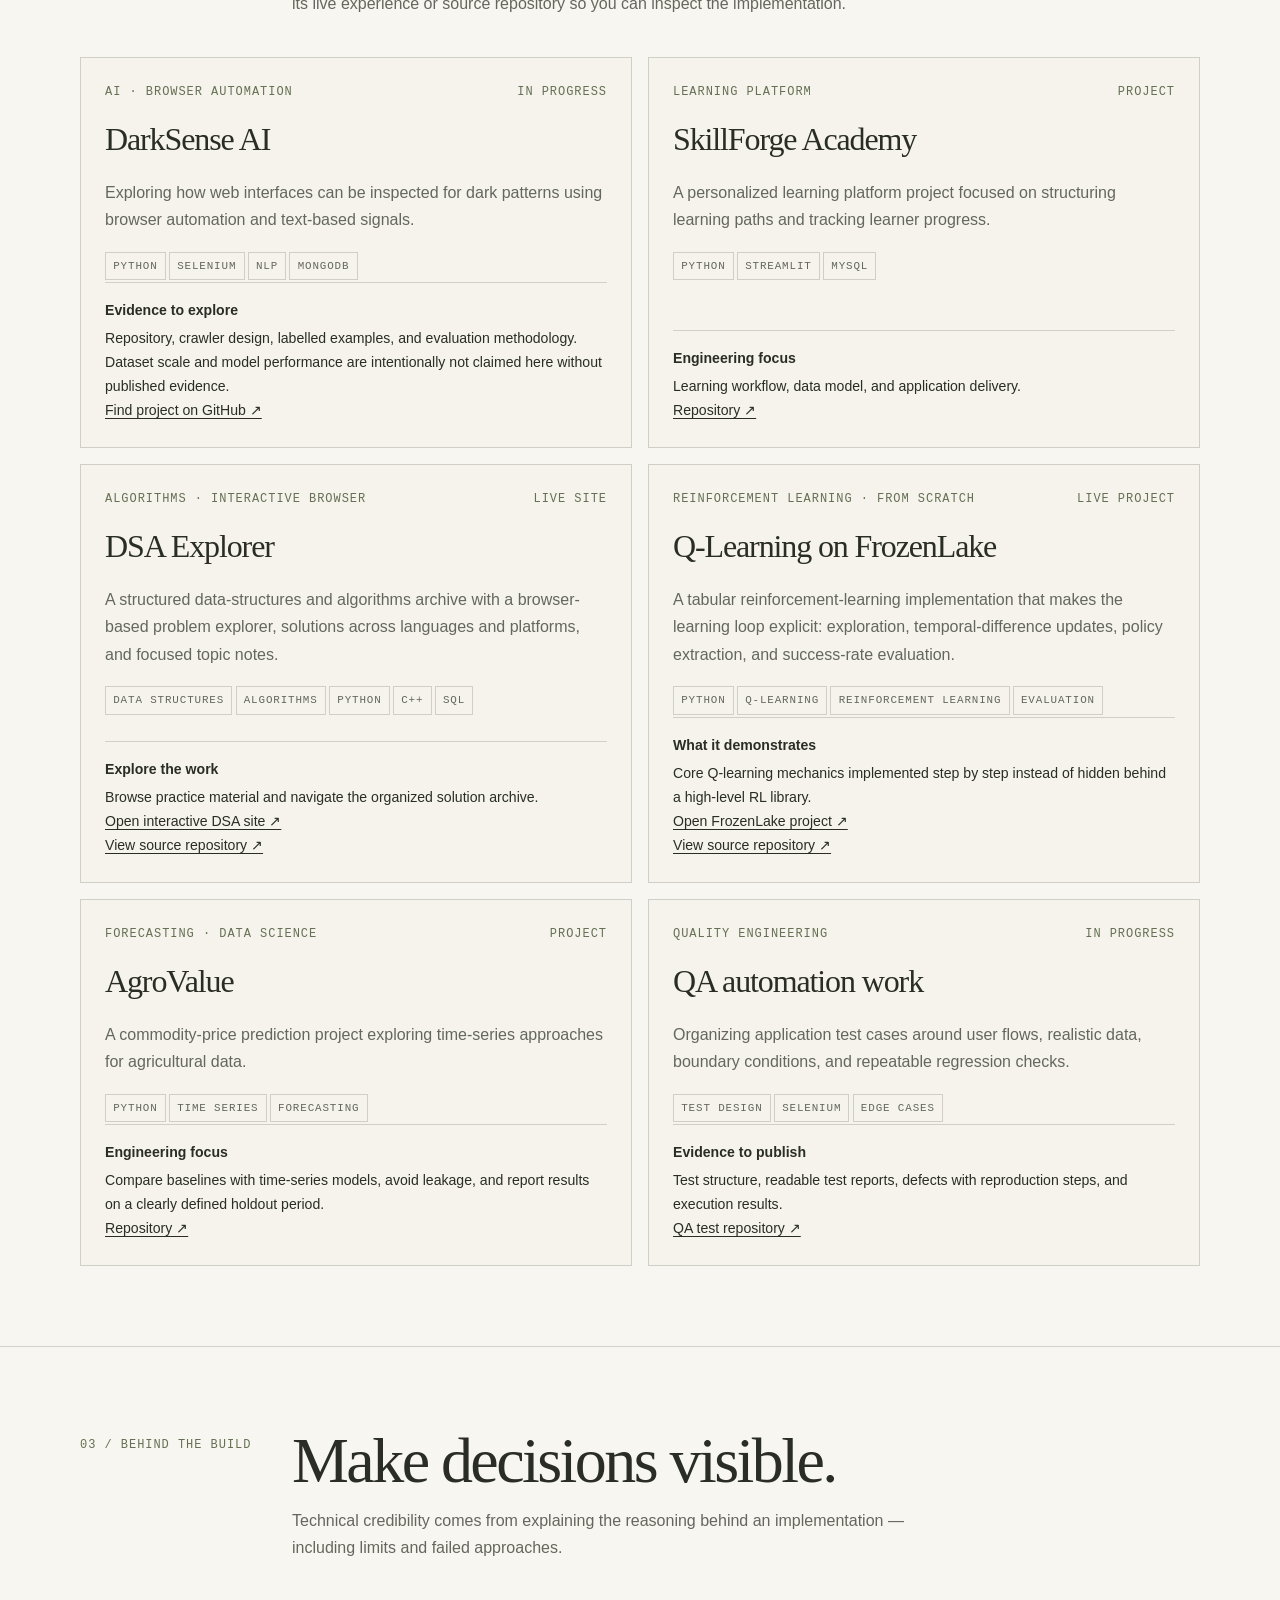
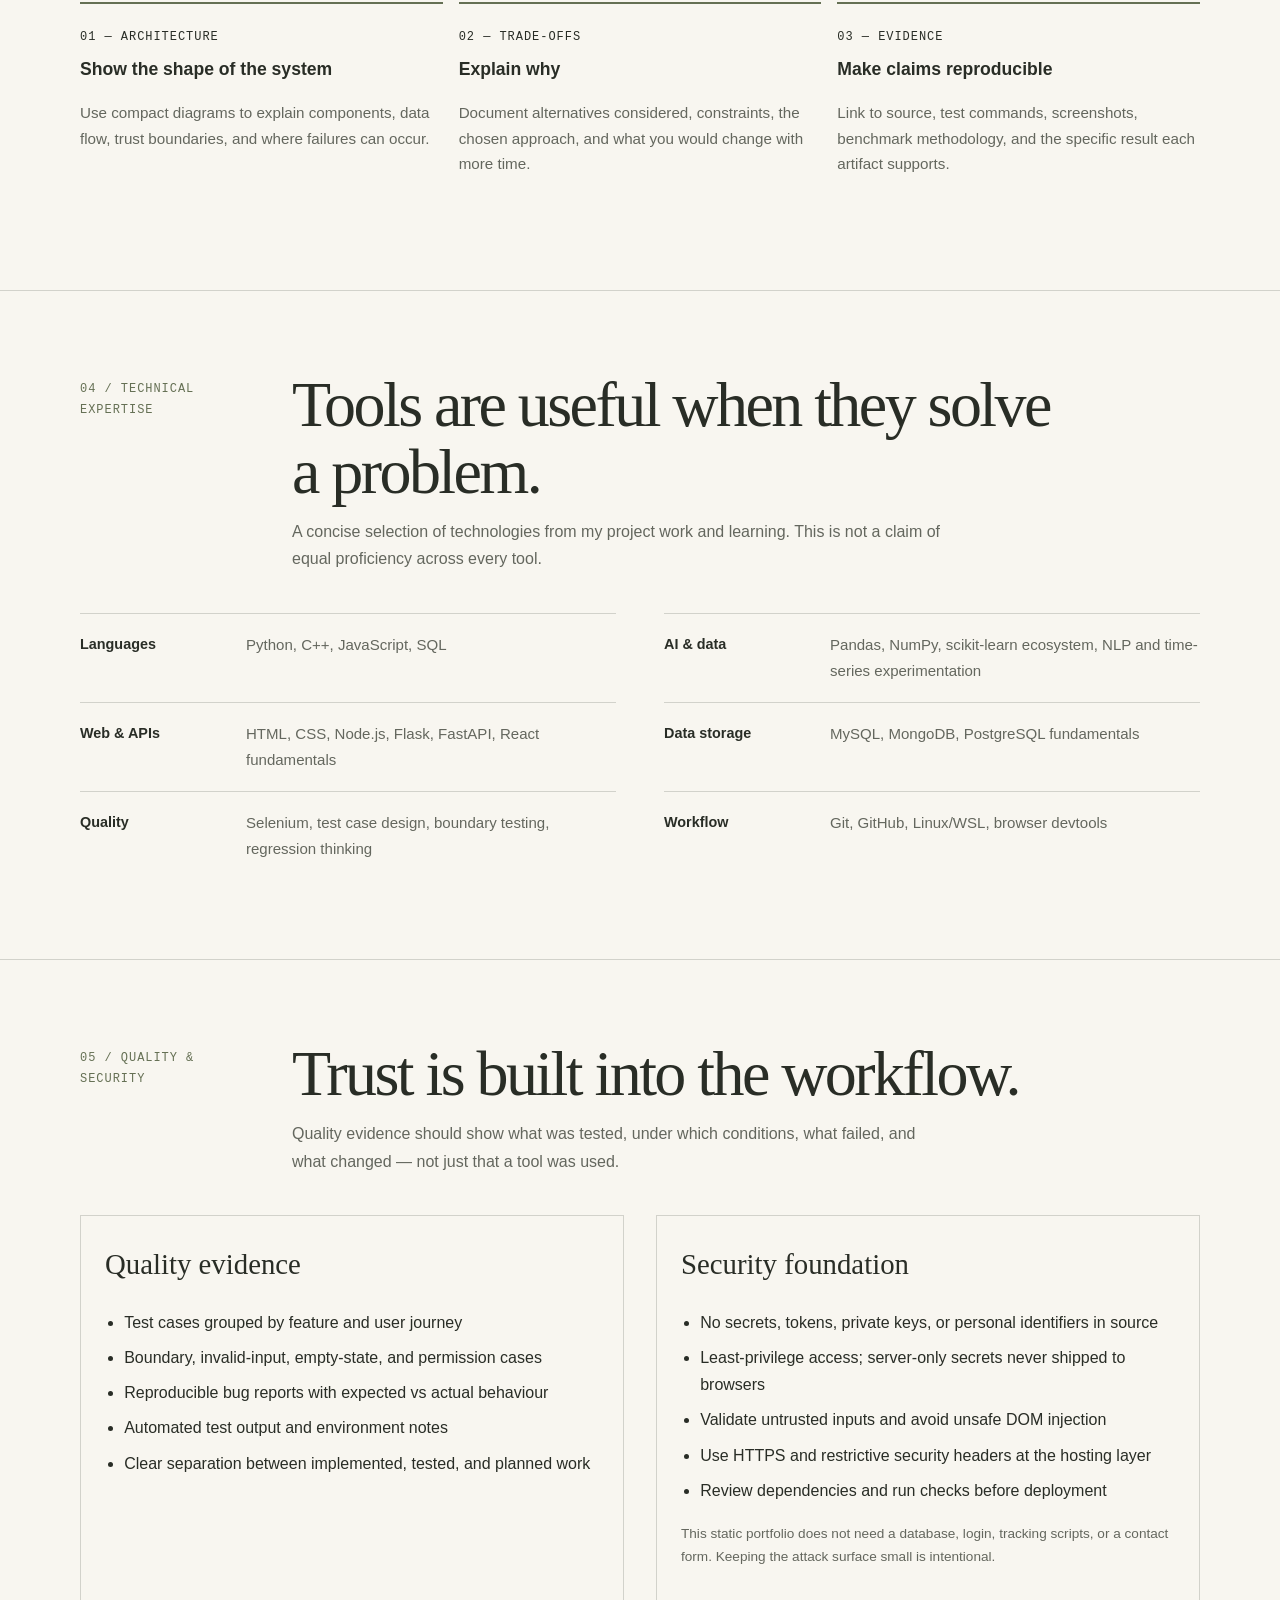
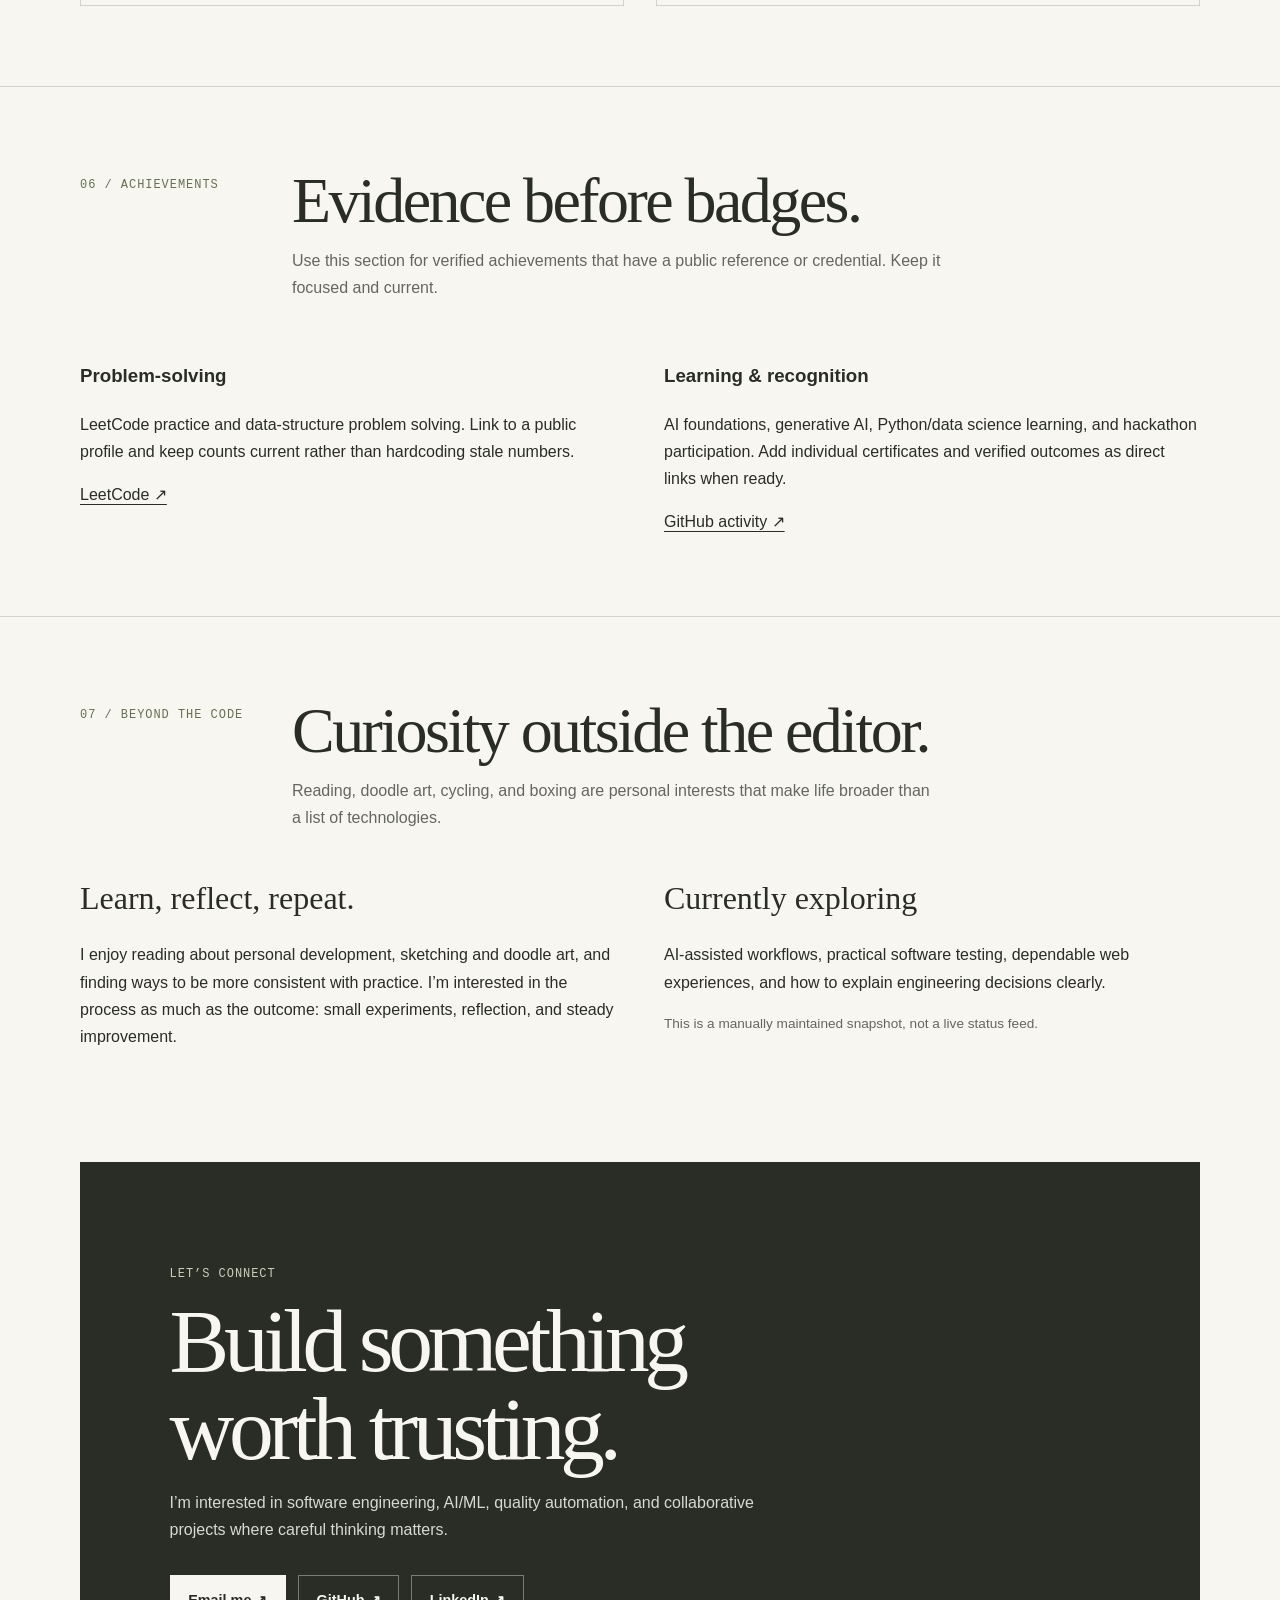
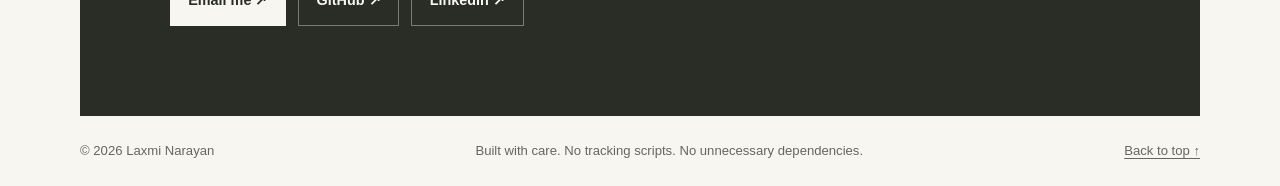
==== commit ecf6e2f3: "Restore portfolio homepage before recent SEO changes" ====
--- a/index.html
+++ b/index.html
@@ -5,39 +5,9 @@
 <meta name="viewport" content="width=device-width, initial-scale=1">
 <meta name="theme-color" content="#f8f6f0">
 <meta name="description" content="Laxmi Narayan — computer science undergraduate building thoughtful software, AI/ML systems, and quality automation.">
-<meta name="robots" content="index, follow">
-<link rel="canonical" href="https://laxmi-narayan-87.github.io/portfolio/">
-<meta property="og:type" content="website">
-<meta property="og:site_name" content="Laxmi Narayan — Portfolio">
-<meta property="og:title" content="Laxmi Narayan — Software, AI &amp; Quality Engineering">
-<meta property="og:description" content="Laxmi Narayan — computer science undergraduate building thoughtful software, AI/ML systems, and quality automation.">
-<meta property="og:url" content="https://laxmi-narayan-87.github.io/portfolio/">
-<meta property="og:locale" content="en_IN">
-<meta name="twitter:card" content="summary">
-<meta name="twitter:title" content="Laxmi Narayan — Software, AI &amp; Quality Engineering">
-<meta name="twitter:description" content="Laxmi Narayan — computer science undergraduate building thoughtful software, AI/ML systems, and quality automation.">
 <meta name="referrer" content="strict-origin-when-cross-origin">
 <meta http-equiv="Content-Security-Policy" content="default-src 'self'; script-src 'none'; object-src 'none'; base-uri 'none'; form-action 'self'; img-src 'self' data:; style-src 'self' 'unsafe-inline'; font-src 'self'; connect-src 'self'; upgrade-insecure-requests">
 <title>Laxmi Narayan — Software, AI & Quality Engineering</title>
-<script type="application/ld+json">
-{
-  "@context": "https://schema.org",
-  "@type": "Person",
-  "name": "Laxmi Narayan",
-  "url": "https://laxmi-narayan-87.github.io/portfolio/",
-  "jobTitle": "Computer Science undergraduate",
-  "description": "Computer Science undergraduate building software, AI/ML systems, and quality automation.",
-  "sameAs": [
-    "https://github.com/laxmi-narayan-87",
-    "https://www.linkedin.com/in/laxmi-narayan-944205289"
-  ],
-  "knowsAbout": [
-    "Software engineering",
-    "Artificial intelligence and machine learning",
-    "Quality automation"
-  ]
-}
-</script>
 <style>
 :root{color-scheme:light;--paper:#f8f6f0;--sand:#eae7d9;--ink:#292d26;--muted:#64675e;--olive:#657054;--clay:#b96f50;--line:rgba(41,45,38,.18);--serif:Georgia,"Times New Roman",serif;--sans:Inter,-apple-system,BlinkMacSystemFont,"Segoe UI",sans-serif;--mono:"SFMono-Regular",Consolas,"Liberation Mono",monospace;--max:1120px}
 *{box-sizing:border-box}html{scroll-behavior:smooth;scroll-padding-top:5rem;max-width:100%;overflow-x:clip}body{margin:0;max-width:100%;overflow-x:clip;background:var(--paper);color:var(--ink);font-family:var(--sans);font-size:16px;line-height:1.7}a{color:inherit;text-underline-offset:.22em}a:hover{color:var(--olive)}a:focus-visible,summary:focus-visible{outline:3px solid var(--clay);outline-offset:4px}.skip{position:absolute;left:-9999px;top:1rem;background:var(--ink);color:white;padding:.7rem 1rem;z-index:10}.skip:focus{left:1rem}.wrap{width:min(var(--max),calc(100% - 3rem));margin-inline:auto}.topbar{position:sticky;top:0;z-index:5;background:rgba(248,246,240,.96);border-bottom:1px solid var(--line);backdrop-filter:blur(8px)}.nav{display:flex;justify-content:space-between;align-items:center;gap:1.5rem;min-height:68px}.wordmark{text-decoration:none;font-weight:700;letter-spacing:-.04em}.navlinks{display:flex;gap:1.25rem;flex-wrap:wrap;font-size:.88rem}.navlinks a{text-decoration:none;color:var(--muted)}.eyebrow,.meta,.tag,.num{font-family:var(--mono);text-transform:uppercase;letter-spacing:.08em;font-size:.75rem}.eyebrow{color:var(--olive)}.hero{padding:clamp(5rem,12vw,9rem) 0 6rem;display:grid;grid-template-columns:minmax(0,1.5fr) minmax(220px,.7fr);gap:3rem;align-items:end}.hero h1{font-family:var(--serif);font-size:clamp(3.6rem,9vw,7.5rem);line-height:.91;letter-spacing:-.065em;font-weight:400;margin:1rem 0 1.5rem;max-width:850px}.hero h1 em{font-weight:400;color:var(--olive)}.lead{font-size:clamp(1.05rem,2vw,1.25rem);max-width:650px;color:#484b43}.actions{display:flex;gap:.75rem;flex-wrap:wrap;margin-top:2rem}.button{display:inline-flex;align-items:center;justify-content:center;border:1px solid var(--ink);padding:.78rem 1.1rem;text-decoration:none;font-weight:600;font-size:.9rem;min-height:44px}.button.primary{background:var(--ink);color:var(--paper)}.button.primary:hover{background:var(--olive);border-color:var(--olive)}.button.secondary{border-color:var(--line)}.hero-note{border-top:1px solid var(--line);padding-top:1rem;color:var(--muted);font-size:.9rem}.hero-note strong{display:block;color:var(--ink);font-family:var(--serif);font-size:1.6rem;font-weight:400;margin-bottom:.35rem}.section{padding:5rem 0;border-top:1px solid var(--line)}.section-head{display:grid;grid-template-columns:180px 1fr;gap:2rem;margin-bottom:2.5rem}.section-head h2{font-family:var(--serif);font-weight:400;letter-spacing:-.04em;font-size:clamp(2.3rem,5vw,4rem);line-height:1.05;margin:0;max-width:760px}.section-head p{margin:.8rem 0 0;max-width:650px;color:var(--muted)}.num{color:var(--olive);padding-top:.5rem}.about-grid{display:grid;grid-template-columns:1fr 1fr;gap:3rem}.about-grid p{margin-top:0}.pullquote{font-family:var(--serif);font-size:clamp(1.7rem,3vw,2.5rem);line-height:1.25;border-left:2px solid var(--clay);padding-left:1.2rem;margin:0}.cards{display:grid;grid-template-columns:repeat(2,minmax(0,1fr));gap:1rem;min-width:0}.project,.project *{min-width:0;overflow-wrap:anywhere}.project a{word-break:break-word}.project{border:1px solid var(--line);padding:1.5rem;display:flex;flex-direction:column;min-height:290px;background:rgba(234,231,217,.25)}.project-top{display:flex;justify-content:space-between;gap:1rem;align-items:start}.project h3{font-family:var(--serif);font-size:2rem;font-weight:400;letter-spacing:-.035em;margin:.6rem 0}.project p{color:var(--muted);margin:.2rem 0 1rem}.project .proof{margin-top:auto;padding-top:1rem;border-top:1px solid var(--line);font-size:.88rem}.project .proof strong{display:block;color:var(--ink);margin-bottom:.25rem}.tag{display:inline-block;border:1px solid var(--line);padding:.25rem .45rem;margin:.15rem .2rem .15rem 0;color:var(--muted);font-size:.68rem}.status{color:var(--olive);white-space:nowrap}.build-grid{display:grid;grid-template-columns:repeat(3,1fr);gap:1rem}.build-card{border-top:2px solid var(--olive);padding:1.1rem 0}.build-card h3{font-size:1.1rem;margin:.4rem 0}.build-card p{color:var(--muted);font-size:.95rem}.skills{display:grid;grid-template-columns:repeat(2,1fr);gap:0 3rem}.skill-row{display:grid;grid-template-columns:150px 1fr;gap:1rem;padding:1.15rem 0;border-top:1px solid var(--line)}.skill-row h3{font-size:.9rem;margin:0}.skill-row p{margin:0;color:var(--muted);font-size:.94rem}.evidence{display:grid;grid-template-columns:1fr 1fr;gap:2rem}.evidence-block{border:1px solid var(--line);padding:1.5rem}.evidence-block h3{font-family:var(--serif);font-size:1.8rem;font-weight:400;margin:0 0 .7rem}.evidence-block p{color:var(--muted)}.plain-list{padding-left:1.2rem;margin-bottom:0}.plain-list li{padding:.25rem 0}.personal{display:grid;grid-template-columns:1fr 1fr;gap:3rem;align-items:start}.personal h3{font-family:var(--serif);font-size:2rem;font-weight:400;margin:0 0 .5rem}.contact{background:var(--ink);color:var(--paper);padding:clamp(3rem,7vw,6rem);margin-top:1rem}.contact .eyebrow{color:#c9d0b9}.contact h2{font-family:var(--serif);font-weight:400;font-size:clamp(3rem,7vw,6rem);letter-spacing:-.06em;line-height:.98;margin:.8rem 0 1rem}.contact p{color:#d8d9d1;max-width:600px}.contact a{color:var(--paper)}.contact .button{border-color:#777b70}.contact .button.primary{background:var(--paper);color:var(--ink);border-color:var(--paper)}footer{padding:1.5rem 0;display:flex;justify-content:space-between;gap:1rem;color:var(--muted);font-size:.82rem}.small{font-size:.85rem;color:var(--muted)}.rule{border:0;border-top:1px solid var(--line);margin:1.5rem 0}
@@ -48,20 +18,20 @@
 <a class="skip" href="#main">Skip to content</a>
 <header class="topbar"><div class="wrap nav"><a class="wordmark" href="#top" aria-label="Laxmi Narayan home">LN<span aria-hidden="true">.</span></a><nav class="navlinks" aria-label="Main navigation"><a href="#about">About</a><a href="#work">Selected work</a><a href="#quality">Quality</a><a href="#notes">Beyond code</a><a href="#contact">Contact</a></nav></div></header>
 <main id="main">
-<section class="wrap hero" id="top"><div><p class="eyebrow">Software engineering · AI/ML · Quality automation</p><h1>Laxmi<br><em>Narayan.</em></h1><p class="lead">I build software that turns complex problems into useful, testable experiences — from AI-driven tools to automation that makes products more dependable.</p><div class="actions"><a class="button primary" href="#work">Explore selected work <span aria-hidden="true">↗</span></a><a class="button secondary" href="https://github.com/laxmi-narayan-87" target="_blank" rel="noopener noreferrer">GitHub ↗</a><a class="button secondary" href="https://www.linkedin.com/in/laxmi-narayan-944205289" target="_blank" rel="noopener noreferrer">LinkedIn ↗</a></div></div><figure class="portfolio-illustration"><img src="assets/illustrations/hero-curiosity.svg" alt="A small hand-drawn figure completes a bridge between question, experiment, and working thing." width="800" height="450" style="display:block;width:100%;height:auto" fetchpriority="high"><figcaption>Questions → experiments → working software.</figcaption></figure><aside class="hero-note"><strong>Curiosity, made practical.</strong>I’m a Computer Science undergraduate focused on AI & Machine Learning, software engineering, and quality automation. This portfolio prioritizes real work, clear decisions, and evidence over inflated claims.<p class="meta">Kanpur, India · Open to opportunities</p></aside></section>
+<section class="wrap hero" id="top"><div><p class="eyebrow">Software engineering · AI/ML · Quality automation</p><h1>Laxmi<br><em>Narayan.</em></h1><p class="lead">I build software that turns complex problems into useful, testable experiences — from AI-driven tools to automation that makes products more dependable.</p><div class="actions"><a class="button primary" href="#work">Explore selected work <span aria-hidden="true">↗</span></a><a class="button secondary" href="https://github.com/laxmi-narayan-87" target="_blank" rel="noopener noreferrer">GitHub ↗</a><a class="button secondary" href="https://www.linkedin.com/in/laxmi-narayan-944205289" target="_blank" rel="noopener noreferrer">LinkedIn ↗</a></div></div><aside class="hero-note"><strong>Curiosity, made practical.</strong>I’m a Computer Science undergraduate focused on AI & Machine Learning, software engineering, and quality automation. This portfolio prioritizes real work, clear decisions, and evidence over inflated claims.<p class="meta">Kanpur, India · Open to opportunities</p></aside></section>
 <section class="section" id="about"><div class="wrap"><div class="section-head"><div class="num">01 / About</div><div><h2>Engineer with a builder’s mindset.</h2><p>I’m interested in the details behind software that works: the data, interfaces, system boundaries, tests, and decisions that shape a reliable product.</p></div></div><div class="about-grid"><div><p>I learn by building, measuring what happens, and revisiting decisions that do not hold up. My work spans AI/ML prototypes, web applications, and quality engineering — with a growing focus on automation and responsible implementation.</p><p>I value clarity over complexity: a useful project should explain the problem, what I contributed, why the approach was chosen, and what still needs work.</p></div><blockquote class="pullquote">“Good engineering is not only making something work. It is making its behaviour understandable and dependable.”</blockquote></div></div></section>
 <section class="section" id="work"><div class="wrap"><div class="section-head"><div class="num">02 / Selected work</div><div><h2>Projects with a problem to solve.</h2><p>Selected work across AI/ML, problem-solving, and interactive learning. Each project links to its live experience or source repository so you can inspect the implementation.</p></div></div><div class="cards">
-<article class="project"><div class="project-top"><span class="eyebrow">AI · Browser automation</span><span class="meta status">In progress</span></div><h3>DarkSense AI</h3><p>Exploring how web interfaces can be inspected for dark patterns using browser automation and text-based signals.</p><div><span class="tag">Python</span><span class="tag">Selenium</span><span class="tag">NLP</span><span class="tag">MongoDB</span></div><div class="proof"><strong>Implementation</strong>Explores dark-pattern detection using browser automation, BERT text classification, visual analysis, and heuristic signals. Performance claims are omitted unless supported by published evaluation.<br><a href="https://laxmi-narayan-87.github.io/portfolio/projects/darksense-ai/" >Read the project case study ↗</a><br><a href="https://github.com/laxmi-narayan-87/CL-PORT/tree/main/darksense" target="_blank" rel="noopener noreferrer">View project source ↗</a></div></article>
-<article class="project"><div class="project-top"><span class="eyebrow">Learning platform</span><span class="meta status">Project</span></div><h3>SkillForge Academy</h3><p>A personalized learning platform project focused on structuring learning paths and tracking learner progress.</p><div><span class="tag">Python</span><span class="tag">Streamlit</span><span class="tag">MySQL</span></div><div class="proof"><strong>Implemented features</strong>AI-assisted roadmaps, schema validation, interactive learning paths, topic assessments, and learner progress persistence.<br><a href="https://laxmi-narayan-87.github.io/portfolio/projects/skillforge-academy/">Read the project case study ↗</a><br><a href="https://github.com/laxmi-narayan-87/skillforge-academy-" target="_blank" rel="noopener noreferrer">Repository ↗</a></div></article>
+<article class="project"><div class="project-top"><span class="eyebrow">AI · Browser automation</span><span class="meta status">In progress</span></div><h3>DarkSense AI</h3><p>Exploring how web interfaces can be inspected for dark patterns using browser automation and text-based signals.</p><div><span class="tag">Python</span><span class="tag">Selenium</span><span class="tag">NLP</span><span class="tag">MongoDB</span></div><div class="proof"><strong>Evidence to explore</strong>Repository, crawler design, labelled examples, and evaluation methodology. Dataset scale and model performance are intentionally not claimed here without published evidence.<br><a href="https://github.com/laxmi-narayan-87" target="_blank" rel="noopener noreferrer">Find project on GitHub ↗</a></div></article>
+<article class="project"><div class="project-top"><span class="eyebrow">Learning platform</span><span class="meta status">Project</span></div><h3>SkillForge Academy</h3><p>A personalized learning platform project focused on structuring learning paths and tracking learner progress.</p><div><span class="tag">Python</span><span class="tag">Streamlit</span><span class="tag">MySQL</span></div><div class="proof"><strong>Engineering focus</strong>Learning workflow, data model, and application delivery.<br><a href="https://github.com/laxmi-narayan-87/skillforge-academy-" target="_blank" rel="noopener noreferrer">Repository ↗</a></div></article>
 <article class="project"><div class="project-top"><span class="eyebrow">Algorithms · Interactive browser</span><span class="meta status">Live site</span></div><h3>DSA Explorer</h3><p>A structured data-structures and algorithms archive with a browser-based problem explorer, solutions across languages and platforms, and focused topic notes.</p><div><span class="tag">Data structures</span><span class="tag">Algorithms</span><span class="tag">Python</span><span class="tag">C++</span><span class="tag">SQL</span></div><div class="proof"><strong>Explore the work</strong>Browse practice material and navigate the organized solution archive.<br><a href="https://laxmi-narayan-87.github.io/DSA/" target="_blank" rel="noopener noreferrer">Open interactive DSA site ↗</a><br><a href="https://github.com/laxmi-narayan-87/DSA" target="_blank" rel="noopener noreferrer">View source repository ↗</a></div></article>
-<article class="project"><div class="project-top"><span class="eyebrow">Reinforcement learning · From scratch</span><span class="meta status">Live project</span></div><h3>Q-Learning on FrozenLake</h3><p>A tabular reinforcement-learning implementation that makes the learning loop explicit: exploration, temporal-difference updates, policy extraction, and success-rate evaluation.</p><div><span class="tag">Python</span><span class="tag">Q-learning</span><span class="tag">Reinforcement learning</span><span class="tag">Evaluation</span></div><div class="proof"><strong>What it demonstrates</strong>Q-table updates, epsilon-greedy exploration, temporal-difference targets, policy extraction, and success-rate evaluation.<br><a href="https://laxmi-narayan-87.github.io/portfolio/projects/q-learning-frozenlake/">Read the project case study ↗</a><br><a href="https://laxmi-narayan-87.github.io/q-learning-on-frozenlake-from-scratch/" target="_blank" rel="noopener noreferrer">Open project demo ↗</a><br><a href="https://github.com/laxmi-narayan-87/q-learning-on-frozenlake-from-scratch" target="_blank" rel="noopener noreferrer">View source repository ↗</a></div></article>
-<article class="project"><div class="project-top"><span class="eyebrow">Forecasting · Data science</span><span class="meta status">Project</span></div><h3>AgroValue</h3><p>A commodity-price prediction project exploring time-series approaches for agricultural data.</p><div><span class="tag">Python</span><span class="tag">Time series</span><span class="tag">Forecasting</span></div><div class="proof"><strong>Forecasting workflow</strong>AGMARKNET mandi data, feature engineering, Seasonal Naive and SARIMAX baselines, chronological holdout, and MAE/RMSE/sMAPE evaluation.<br><a href="https://laxmi-narayan-87.github.io/portfolio/projects/agrovalue/">Read the project case study ↗</a><br><a href="https://github.com/laxmi-narayan-87/AgroValue" target="_blank" rel="noopener noreferrer">Repository ↗</a></div></article>
-<article class="project"><div class="project-top"><span class="eyebrow">Quality engineering</span><span class="meta status">In progress</span></div><h3>QA automation work</h3><p>Organizing application test cases around user flows, realistic data, boundary conditions, and repeatable regression checks.</p><div><span class="tag">Test design</span><span class="tag">Selenium</span><span class="tag">Edge cases</span></div><div class="proof"><strong>Current scope</strong>Feature-based test cases, changelog traceability, a cross-browser/responsive matrix, and candidate bug reports kept separate from confirmed defects. Test outcomes are only claimed when recorded.<br><a href="https://laxmi-narayan-87.github.io/portfolio/projects/qa-automation/">Read the QA case study ↗</a><br><a href="https://github.com/laxmi-narayan-87/ablespace-qa-testing" target="_blank" rel="noopener noreferrer">QA test repository ↗</a></div></article>
+<article class="project"><div class="project-top"><span class="eyebrow">Reinforcement learning · From scratch</span><span class="meta status">Live project</span></div><h3>Q-Learning on FrozenLake</h3><p>A tabular reinforcement-learning implementation that makes the learning loop explicit: exploration, temporal-difference updates, policy extraction, and success-rate evaluation.</p><div><span class="tag">Python</span><span class="tag">Q-learning</span><span class="tag">Reinforcement learning</span><span class="tag">Evaluation</span></div><div class="proof"><strong>What it demonstrates</strong>Core Q-learning mechanics implemented step by step instead of hidden behind a high-level RL library.<br><a href="https://laxmi-narayan-87.github.io/q-learning-on-frozenlake-from-scratch/" target="_blank" rel="noopener noreferrer">Open FrozenLake project ↗</a><br><a href="https://github.com/laxmi-narayan-87/q-learning-on-frozenlake-from-scratch" target="_blank" rel="noopener noreferrer">View source repository ↗</a></div></article>
+<article class="project"><div class="project-top"><span class="eyebrow">Forecasting · Data science</span><span class="meta status">Project</span></div><h3>AgroValue</h3><p>A commodity-price prediction project exploring time-series approaches for agricultural data.</p><div><span class="tag">Python</span><span class="tag">Time series</span><span class="tag">Forecasting</span></div><div class="proof"><strong>Engineering focus</strong>Compare baselines with time-series models, avoid leakage, and report results on a clearly defined holdout period.<br><a href="https://github.com/laxmi-narayan-87/AgroValue" target="_blank" rel="noopener noreferrer">Repository ↗</a></div></article>
+<article class="project"><div class="project-top"><span class="eyebrow">Quality engineering</span><span class="meta status">In progress</span></div><h3>QA automation work</h3><p>Organizing application test cases around user flows, realistic data, boundary conditions, and repeatable regression checks.</p><div><span class="tag">Test design</span><span class="tag">Selenium</span><span class="tag">Edge cases</span></div><div class="proof"><strong>Evidence to publish</strong>Test structure, readable test reports, defects with reproduction steps, and execution results.<br><a href="https://github.com/laxmi-narayan-87/ablespace-qa-testing" target="_blank" rel="noopener noreferrer">QA test repository ↗</a></div></article>
 </div></div></section>
 <section class="section" id="build"><div class="wrap"><div class="section-head"><div class="num">03 / Behind the build</div><div><h2>Make decisions visible.</h2><p>Technical credibility comes from explaining the reasoning behind an implementation — including limits and failed approaches.</p></div></div><div class="build-grid"><article class="build-card"><span class="meta">01 — Architecture</span><h3>Show the shape of the system</h3><p>Use compact diagrams to explain components, data flow, trust boundaries, and where failures can occur.</p></article><article class="build-card"><span class="meta">02 — Trade-offs</span><h3>Explain why</h3><p>Document alternatives considered, constraints, the chosen approach, and what you would change with more time.</p></article><article class="build-card"><span class="meta">03 — Evidence</span><h3>Make claims reproducible</h3><p>Link to source, test commands, screenshots, benchmark methodology, and the specific result each artifact supports.</p></article></div></div></section>
 <section class="section" id="skills"><div class="wrap"><div class="section-head"><div class="num">04 / Technical expertise</div><div><h2>Tools are useful when they solve a problem.</h2><p>A concise selection of technologies from my project work and learning. This is not a claim of equal proficiency across every tool.</p></div></div><div class="skills"><div class="skill-row"><h3>Languages</h3><p>Python, C++, JavaScript, SQL</p></div><div class="skill-row"><h3>AI & data</h3><p>Pandas, NumPy, scikit-learn ecosystem, NLP and time-series experimentation</p></div><div class="skill-row"><h3>Web & APIs</h3><p>HTML, CSS, Node.js, Flask, FastAPI, React fundamentals</p></div><div class="skill-row"><h3>Data storage</h3><p>MySQL, MongoDB, PostgreSQL fundamentals</p></div><div class="skill-row"><h3>Quality</h3><p>Selenium, test case design, boundary testing, regression thinking</p></div><div class="skill-row"><h3>Workflow</h3><p>Git, GitHub, Linux/WSL, browser devtools</p></div></div></div></section>
 <section class="section" id="quality"><div class="wrap"><div class="section-head"><div class="num">05 / Quality & security</div><div><h2>Trust is built into the workflow.</h2><p>Quality evidence should show what was tested, under which conditions, what failed, and what changed — not just that a tool was used.</p></div></div><div class="evidence"><article class="evidence-block"><h3>Quality evidence</h3><ul class="plain-list"><li>Test cases grouped by feature and user journey</li><li>Boundary, invalid-input, empty-state, and permission cases</li><li>Reproducible bug reports with expected vs actual behaviour</li><li>Automated test output and environment notes</li><li>Clear separation between implemented, tested, and planned work</li></ul></article><article class="evidence-block"><h3>Security foundation</h3><ul class="plain-list"><li>No secrets, tokens, private keys, or personal identifiers in source</li><li>Least-privilege access; server-only secrets never shipped to browsers</li><li>Validate untrusted inputs and avoid unsafe DOM injection</li><li>Use HTTPS and restrictive security headers at the hosting layer</li><li>Review dependencies and run checks before deployment</li></ul><p class="small">This static portfolio does not need a database, login, tracking scripts, or a contact form. Keeping the attack surface small is intentional.</p></article></div></div></section>
-<section class="section" id="achievements"><div class="wrap"><div class="section-head"><div class="num">06 / Achievements</div><div><h2>Learning backed by practice.</h2><p>A selection of completed learning and practical problem-solving work.</p></div></div><div class="about-grid"><div><h3>Problem-solving</h3><p>Data structures and algorithms practice, supported by a public repository of organized study material and solutions.</p><a href="https://github.com/laxmi-narayan-87/DSA" target="_blank" rel="noopener noreferrer">Explore DSA repository ↗</a></div><div><h3>Certifications and learning</h3><ul class="plain-list"><li>Oracle Cloud Infrastructure 2025 Certified AI Foundations Associate</li><li>Microsoft &amp; LinkedIn Generative AI Career Essentials</li><li>Python for Data Science — Infosys</li><li>DBMS — Infosys</li></ul><p class="small">Credential links can be added when their public verification URLs are available.</p></div></div></div></section>
+<section class="section" id="achievements"><div class="wrap"><div class="section-head"><div class="num">06 / Achievements</div><div><h2>Evidence before badges.</h2><p>Use this section for verified achievements that have a public reference or credential. Keep it focused and current.</p></div></div><div class="about-grid"><div><h3>Problem-solving</h3><p>LeetCode practice and data-structure problem solving. Link to a public profile and keep counts current rather than hardcoding stale numbers.</p><a href="https://leetcode.com/" target="_blank" rel="noopener noreferrer">LeetCode ↗</a></div><div><h3>Learning & recognition</h3><p>AI foundations, generative AI, Python/data science learning, and hackathon participation. Add individual certificates and verified outcomes as direct links when ready.</p><a href="https://github.com/laxmi-narayan-87" target="_blank" rel="noopener noreferrer">GitHub activity ↗</a></div></div></div></section>
 <section class="section" id="notes"><div class="wrap"><div class="section-head"><div class="num">07 / Beyond the code</div><div><h2>Curiosity outside the editor.</h2><p>Reading, doodle art, cycling, and boxing are personal interests that make life broader than a list of technologies.</p></div></div><div class="personal"><div><h3>Learn, reflect, repeat.</h3><p>I enjoy reading about personal development, sketching and doodle art, and finding ways to be more consistent with practice. I’m interested in the process as much as the outcome: small experiments, reflection, and steady improvement.</p></div><div><h3>Currently exploring</h3><p>AI-assisted workflows, practical software testing, dependable web experiences, and how to explain engineering decisions clearly.</p><p class="small">This is a manually maintained snapshot, not a live status feed.</p></div></div></div></section>
 <section class="wrap contact" id="contact"><p class="eyebrow">Let’s connect</p><h2>Build something<br>worth trusting.</h2><p>I’m interested in software engineering, AI/ML, quality automation, and collaborative projects where careful thinking matters.</p><div class="actions"><a class="button primary" href="mailto:laxminarayan955459@gmail.com">Email me ↗</a><a class="button" href="https://github.com/laxmi-narayan-87" target="_blank" rel="noopener noreferrer">GitHub ↗</a><a class="button" href="https://www.linkedin.com/in/laxmi-narayan-944205289" target="_blank" rel="noopener noreferrer">LinkedIn ↗</a></div></section>
 </main>
